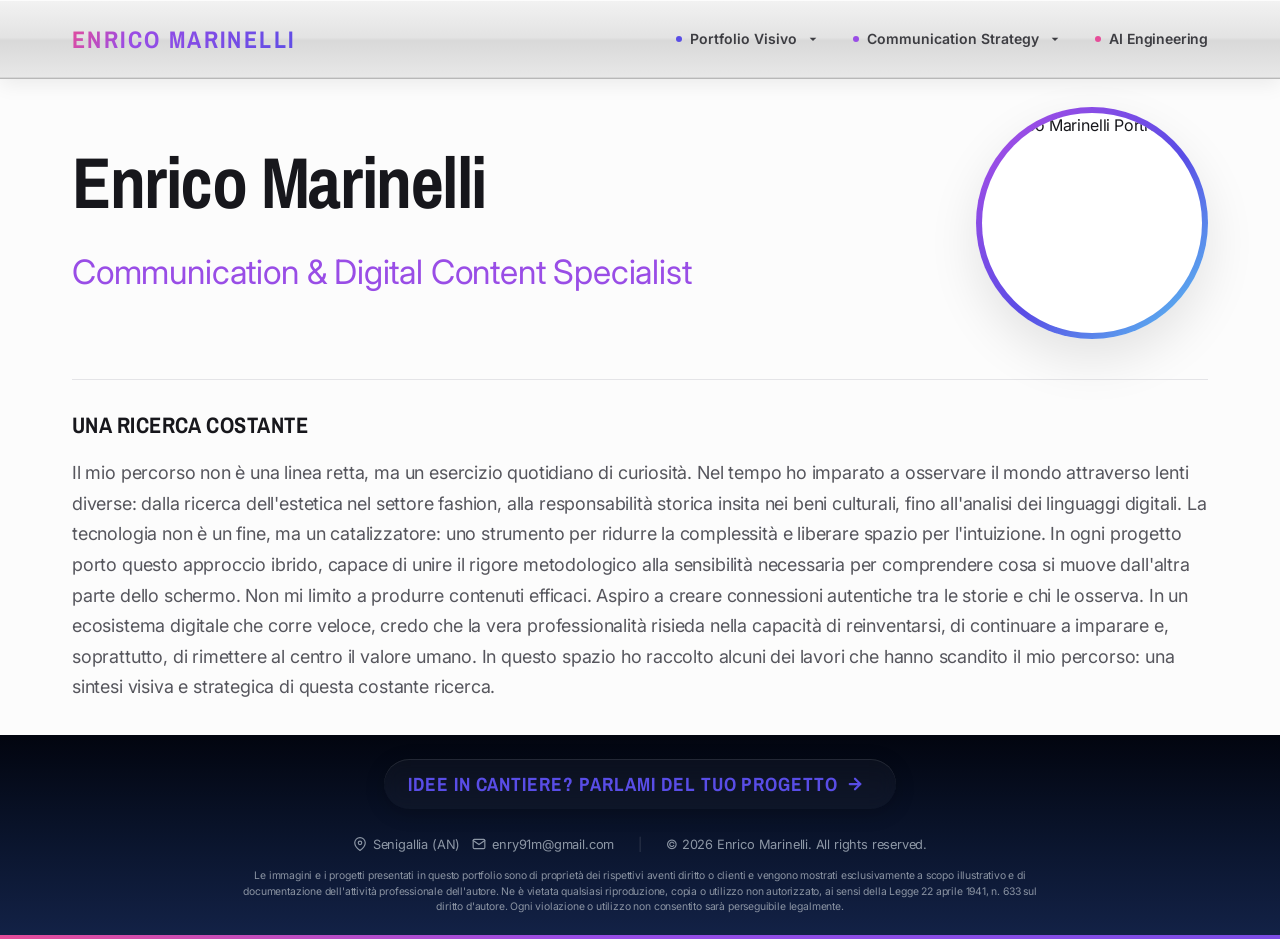
==== index.html @ 932f82d8 "Update index.html" ====
<!DOCTYPE html>
<html lang="it" class="scroll-smooth">
<head>
    <meta charset="UTF-8">
    <meta name="viewport" content="width=device-width, initial-scale=1.0">
    <title>Enrico Marinelli | Communication & Digital Content Specialist</title>
    <meta name="description" content="Portfolio professionale di Enrico Marinelli. Esperto in produzione visiva d'autore, ricerca digitale, etnografia e sistemi intelligenti AI.">
    
    <!-- Open Graph for SEO -->
    <meta property="og:title" content="Enrico Marinelli | Communication & Digital Content Specialist">
    <meta property="og:description" content="Produzione visiva, ricerca strategica e integrazione di sistemi intelligenti.">
    <meta property="og:type" content="website">
    <meta property="og:image" content="assets/avatar.png">

    <!-- Google Fonts -->
    <link rel="preconnect" href="https://fonts.googleapis.com">
    <link rel="preconnect" href="https://fonts.gstatic.com" crossorigin>
    <link href="https://fonts.googleapis.com/css2?family=Archivo+Narrow:ital,wght@0,400..700;1,400..700&family=Inter:wght@300;400;500;600;700&display=swap" rel="stylesheet">
    
    <!-- Custom Style -->
    <link rel="stylesheet" href="css/style.css">
</head>
<body class="bg-theme text-theme min-h-screen flex flex-col antialiased">

    <!-- HEADER / NAVIGATION -->
    <header class="header-glass sticky-nav">
        <div class="header-container">
            <a href="#home" onclick="navigateTo('home')" class="logo font-narrow" id="nav-logo">
                ENRICO MARINELLI
            </a>

            
            <nav class="nav-links" id="main-nav">
                <!-- Dropdown 1: Portfolio Visivo -->
                <div class="nav-item-dropdown">
                    <button class="dropdown-trigger flex-center" aria-haspopup="true">
                        <span class="dot bg-indigo"></span>
                        Portfolio Visivo
                        <svg class="chevron" viewBox="0 0 24 24" width="16" height="16"><path d="M7 10l5 5 5-5H7z" fill="currentColor"/></svg>
                    </button>
                    <div class="dropdown-menu">
                        <a href="#ecommerce" onclick="navigateTo('ecommerce')" class="dropdown-link" id="link-ecommerce">E-commerce</a>
                        <a href="#cultural-heritage" onclick="navigateTo('cultural-heritage')" class="dropdown-link" id="link-cultural-heritage">Cultural Heritage</a>
                        <a href="#social-carousel" onclick="navigateTo('social-carousel')" class="dropdown-link" id="link-social-carousel">Social Carousel</a>
                    </div>
                </div>

                <!-- Dropdown 2: Communication Strategy -->
                <div class="nav-item-dropdown">
                    <button class="dropdown-trigger flex-center" aria-haspopup="true">
                        <span class="dot bg-purple"></span>
                        Communication Strategy
                        <svg class="chevron" viewBox="0 0 24 24" width="16" height="16"><path d="M7 10l5 5 5-5H7z" fill="currentColor"/></svg>
                    </button>
                    <div class="dropdown-menu">
                        <span class="dropdown-header">Research</span>
                        <a href="#brainrot" onclick="navigateTo('brainrot')" class="dropdown-link" id="link-brainrot">Etnografia Digitale: #Italianbrainrot</a>
                        <a href="#yuka" onclick="navigateTo('yuka')" class="dropdown-link" id="link-yuka">Mercato Digitale: Yuka</a>
                        <span class="dropdown-header">Communication Strategy</span>
                        <a href="#dorica" onclick="navigateTo('dorica')" class="dropdown-link" id="link-dorica">Dorica Port Services</a>
                    </div>
                </div>

                <!-- Direct Link: AI Engineering -->
                <a href="#ai-engineering" onclick="navigateTo('ai-engineering')" class="dropdown-trigger flex-center" id="link-ai-engineering" style="text-decoration: none; gap: 0.5rem;">
                    <span class="dot bg-pink"></span>
                    AI Engineering
                </a>


            </nav>
        </div>
    </header>

    <!-- MAIN CONTENT -->
    <main class="flex-grow">
        
        <!-- SECTION: HOME -->
        <section id="page-home" class="page-section active">
            <div class="hero-container">
                <div class="hero-brand">
                    <h1 class="font-narrow hero-title">Enrico Marinelli</h1>
                    <p class="hero-subtitle-gradient">
                        Communication & Digital Content Specialist
                    </p>
                </div>
                <div class="hero-avatar-wrapper">
                    <div class="avatar-gradient-ring">
                        <img src="assets/avatar_stool.png" alt="Enrico Marinelli Portrait" class="avatar-img">
                    </div>
                </div>
            </div>

            <div class="hero-bio-section">
                <div class="hero-description text-muted">
                    <h2 class="hero-section-subtitle">una ricerca costante</h2>
                    <p>Il mio percorso non è una linea retta, ma un esercizio quotidiano di curiosità. Nel tempo ho imparato a osservare il mondo attraverso lenti diverse: dalla ricerca dell'estetica nel settore fashion, alla responsabilità storica insita nei beni culturali, fino all'analisi dei linguaggi digitali. La tecnologia non è un fine, ma un catalizzatore: uno strumento per ridurre la complessità e liberare spazio per l'intuizione. In ogni progetto porto questo approccio ibrido, capace di unire il rigore metodologico alla sensibilità necessaria per comprendere cosa si muove dall'altra parte dello schermo. Non mi limito a produrre contenuti efficaci. Aspiro a creare connessioni autentiche tra le storie e chi le osserva. In un ecosistema digitale che corre veloce, credo che la vera professionalità risieda nella capacità di reinventarsi, di continuare a imparare e, soprattutto, di rimettere al centro il valore umano. In questo spazio ho raccolto alcuni dei lavori che hanno scandito il mio percorso: una sintesi visiva e strategica di questa costante ricerca.</p>
                </div>
            </div>
        </section>

        <!-- SECTION: E-COMMERCE -->
        <section id="page-ecommerce" class="page-section hidden">
            <div class="section-header">
                <span class="badge bg-indigo-light text-indigo">Portfolio Visivo</span>
                <h2 class="font-narrow page-title">E-commerce</h2>
            </div>
            
            <div class="section-body-text">
                <p>Dietro a un'immagine capace di costruire la percezione di un prodotto c'è molto più di un semplice scatto: ogni intervento sullo shooting e sul fotoritocco è pensato per eliminare ciò che distrae e valorizzare ciò che comunica qualità e desiderabilità. In questa sezione, i confronti tra "prima" e "dopo" mostrano il percorso che trasforma uno scatto grezzo in un'immagine pronta per la pubblicazione, evidenziando come luce, composizione e post-produzione creino uno strumento capace di influenzare la scelta.</p>
            </div>

            <div class="flipbook-container">
                <iframe src="https://heyzine.com/flip-book/da3ac138cb.html" class="flipbook-iframe" allowfullscreen></iframe>
            </div>
        </section>

        <!-- SECTION: CULTURAL HERITAGE -->
        <section id="page-cultural-heritage" class="page-section hidden">
            <div class="section-header">
                <span class="badge bg-indigo-light text-indigo">Portfolio Visivo</span>
                <h2 class="font-narrow page-title">Cultural Heritage</h2>
            </div>

            <div class="section-body-text">
                <p>Documentare e digitalizzare un'opera significa raccontarne la storia e renderla accessibile senza comprometterne l'autenticità. La fotografia per il restauro e la digitalizzazione conservativa accompagnano ogni fase dell'intervento e della tutela: dalla catalogazione e rilievo delle superfici, alla riproduzione fedele di documenti, opere e materiali d'archivio. Attraverso un'acquisizione rigorosa, il controllo cromatico e la post-produzione conservativa, l'immagine diventa uno strumento di comunicazione tecnica e scientifica che amplia le possibilità di ricerca, conservazione e valorizzazione del patrimonio culturale.</p>
            </div>

            <div class="flipbook-container">
                <iframe src="https://heyzine.com/flip-book/543db2d2f3.html" class="flipbook-iframe" allowfullscreen></iframe>
            </div>
        </section>

        <!-- SECTION: RICERCA VISIVA -->
        <!-- SECTION: SOCIAL CAROUSEL -->
        <section id="page-social-carousel" class="page-section hidden">
            <div class="section-header">
                <span class="badge bg-indigo-light text-indigo">Portfolio Visivo</span>
                <h2 class="font-narrow page-title">Social Carousel</h2>
            </div>

            <div class="section-body-text">
                <p>I social carousel nascono dall'incontro tra contenuto e progettazione visiva, trasformando temi complessi in percorsi di lettura chiari e immediati.</p>
                <p>Questa sezione raccoglie le grafiche realizzate per una rubrica dedicata a sostenibilità e ambiente per accompagnare articoli e contenuti di divulgazione, mostrando come design, gerarchia delle informazioni e sintesi possano lavorare insieme per rendere accessibili argomenti articolati. Ogni carosello rappresenta un esercizio di comunicazione: selezionare ciò che conta, eliminare il superfluo e guidare il lettore verso una comprensione più rapida e consapevole.</p>
            </div>

            <div class="flipbook-container">
                <iframe src="https://heyzine.com/flip-book/f32c040776.html" class="flipbook-iframe" allowfullscreen></iframe>
            </div>
        </section>

        <!-- SECTION: YUKA -->
        <section id="page-yuka" class="page-section hidden">
            <div class="section-header">
                <span class="badge bg-purple-light text-purple">Communication Strategy</span>
                <h2 class="font-narrow page-title" style="font-size: 2.6rem; line-height: 1.15; text-transform: uppercase;">
                    Strategie di Comunicazione nel Mercato Digitale<br>
                    <span style="font-size: 0.75em; font-weight: 600; opacity: 0.8; text-transform: none; display: block; margin-top: 0.5rem;">Il Caso Yuka attraverso la lente Semiotica</span>
                </h2>
                <div class="article-meta" style="margin-top: 1.5rem;">
                    <span><strong>Anno:</strong> 2024 - 2025</span>
                    <span><strong>Ambito:</strong> Mercato Digitale / UX Design / Strategie di Comunicazione</span>
                </div>
            </div>

            <div class="yuka-layout-container">
                <div class="yuka-text-col">
                    <p>Oggi Yuka è utilizzata da oltre 80 milioni di persone in tutto il mondo. Ma come può una semplice app di food ranking trasformarsi in un fenomeno globale? La risposta risiede nello spazio culturale che intercetta: una crescente domanda di consapevolezza alimentare, salute e trasparenza, radicata nel tessuto sociale contemporaneo. Questo progetto analizza Yuka a partire dal contesto culturale in cui si è inserita, fino ad arrivare alle scelte progettuali della sua interfaccia.</p>
                    <p>Attraverso l’analisi dell’esperienza utente e l’evoluzione delle sensibilità collettive verso il cibo e il benessere, lo studio evidenzia come ogni scelta di design contribuisca a generare fiducia, semplicità e immediatezza. Il successo di un prodotto digitale si rivela così strettamente legato alla sua capacità di decodificare e interpretare profondi bisogni culturali. La ricerca si è mossa lungo un approccio socio-culturale guidato da una lente semiotica, che ha permesso di sviscerare in profondità i meccanismi comunicativi e i codici visivi alla base dell'applicazione, integrando interviste qualitative in profondità ed osservazioni sul campo durante la spesa reale.</p>
                    
                    <div class="yuka-btn-wrapper">
                        <a href="assets/yuka_ricerca.pdf" target="_blank" rel="noopener noreferrer" class="btn-secondary" style="display: inline-flex; align-items: center; gap: 0.5rem; text-decoration: none; padding: 0.75rem 1.5rem; font-size: 0.9rem; border-radius: 8px;">
                            <svg viewBox="0 0 24 24" width="16" height="16" fill="none" stroke="currentColor" stroke-width="2.5" stroke-linecap="round" stroke-linejoin="round" style="color: var(--purple);"><path d="M21 15v4a2 2 0 0 1-2 2H5a2 2 0 0 1-2-2v-4"></path><polyline points="7 10 12 15 17 10"></polyline><line x1="12" y1="15" x2="12" y2="3"></line></svg>
                            <span>Leggi la ricerca completa (PDF)</span>
                        </a>
                    </div>
                </div>

                <div class="yuka-visual-col">
                    <div class="showcase-image-container">
                        <img src="assets/case_yuka.jpg" alt="Yuka: La Semiotica della Salute in un Click" class="lightbox-trigger" loading="lazy" style="width: 100%; height: auto; display: block; transition: var(--transition-smooth);">
                        <div class="zoom-hint">Clicca per ingrandire</div>
                    </div>
                </div>
            </div>
        </section>

        <!-- SECTION: BRAINROT -->
        <section id="page-brainrot" class="page-section hidden">
            <div class="section-header">
                <span class="badge bg-purple-light text-purple">Communication Strategy</span>
                <h2 class="font-narrow page-title">Il Fenomeno TikTok #Italianbrainrot</h2>
                <div class="article-meta" style="margin-top: 1.5rem;">
                    <span><strong>Anno:</strong> 2025 - 2026</span>
                    <span><strong>Ambito:</strong> Media Studies / Digital Community Culture</span>
                </div>
            </div>

            <div class="section-body-text" style="margin-bottom: 2rem;">
                <p>I fenomeni virali raccontano molto più delle piattaforme su cui nascono. #Italianbrainrot è uno di questi casi. Questo fenomeno a un primo sguardo appare come una sterile sequenza di contenuti generati dall'intelligenza artificiale, spesso imperfetti, privi di logica coerente e accompagnati da un linguaggio memetico: un insieme di riferimenti, battute e codici condivisi che acquistano significato solo all'interno della community che li produce.</p>
                <p>Eppure, proprio questo linguaggio apparentemente incomprensibile è riuscito a conquistare milioni di utenti, dando vita a un ecosistema che ha superato lo stesso TikTok, piattaforma sulla quale è nato e si è diffuso. Nel giro di pochi mesi il fenomeno si è trasformato in un mercato fisico e digitale fatto di merchandising, carte collezionabili, videogiochi, remix musicali e nuove opportunità commerciali.</p>
                <p>Per comprendere questo fenomeno ho condotto una ricerca netnografica non partecipata di natura qualitativa e una network analysis, basate su un campionamento distribuito temporalmente a partire dall'esordio su TikTok fino a gennaio 2025, con l'obiettivo di comprendere come si è evoluto il fenomeno nel tempo, quale sentiment ha generato nella community e quali dinamiche di appartenenza emergono dall'analisi degli hashtag. La ricerca evidenzia come dietro un'apparente assenza di senso si nascondano codici culturali condivisi, processi identitari e dinamiche di mercato capaci di trasformare un semplice trend in un fenomeno sociale.</p>
            </div>

            <!-- INFOGRAPHIC CONTAINER -->
            <div class="brainrot-visual-container" style="margin-top: 1rem; margin-bottom: 2.5rem;">
                <div class="showcase-image-container">
                    <img src="assets/case_brainrot.jpg" alt="#ItalianBrainrot: Viaggio nel Caos Generazionale di TikTok" class="lightbox-trigger" loading="lazy" style="width: 100%; height: auto; display: block; transition: var(--transition-smooth);">
                    <div class="zoom-hint">Clicca per ingrandire</div>
                </div>
            </div>

            <div class="brainrot-btn-wrapper" style="text-align: center; margin-top: 1rem;">
                <a href="assets/Italian_Brainrot.pdf" target="_blank" rel="noopener noreferrer" class="btn-secondary" style="display: inline-flex; align-items: center; gap: 0.5rem; text-decoration: none; padding: 0.75rem 1.5rem; font-size: 0.9rem; border-radius: 8px;">
                    <svg viewBox="0 0 24 24" width="16" height="16" fill="none" stroke="currentColor" stroke-width="2.5" stroke-linecap="round" stroke-linejoin="round" style="color: var(--purple);"><path d="M21 15v4a2 2 0 0 1-2 2H5a2 2 0 0 1-2-2v-4"></path><polyline points="7 10 12 15 17 10"></polyline><line x1="12" y1="15" x2="12" y2="3"></line></svg>
                    <span>Leggi la ricerca completa (PDF)</span>
                </a>
            </div>
        </section>

        <!-- SECTION: DORICA -->
        <section id="page-dorica" class="page-section hidden">
            <div class="section-header">
                <span class="badge bg-purple-light text-purple">Communication Strategy</span>
                <h2 class="font-narrow page-title" style="font-size: 2.6rem; line-height: 1.15; text-transform: uppercase;">
                    Communication Strategy<br>
                    <span style="font-size: 0.75em; font-weight: 600; opacity: 0.8; text-transform: none; display: block; margin-top: 0.5rem;">Dorica Port Services</span>
                </h2>
                <div class="article-meta" style="margin-top: 1rem;">
                    <span><strong>Anno:</strong> 2026</span>
                    <span><strong>Ruolo:</strong> Communication Strategist</span>
                    <span><strong>Ambito:</strong> Media Planning / Marketing</span>
                </div>
            </div>

            <div class="section-body-text" style="margin-bottom: 2rem;">
                <p>Una strategia di comunicazione efficace nasce dall'ascolto umano per valorizzare le potenzialità di un'impresa e per far incontrare l'identità di brand con i suoi obiettivi. Questo progetto presenta il percorso strategico di branding e posizionamento sviluppato per Dorica Port Services, un'azienda che opera all'interno del porto di Ancona fornendo servizi ai passeggeri e gestendo il deposito bagagli. Ogni scelta, dalla definizione del posizionamento all'articolazione dei contenuti, è stata progettata per tradurre competenze tecniche complesse in un messaggio chiaro, coerente e riconoscibile, capace di rafforzare la fiducia e consolidare il dialogo con tutti gli stakeholder dell'ambiente portuale. In particolare, la strategia si concentra sulle potenzialità di creare collegamenti per i passeggeri in attesa con le attrazioni locali, valorizzando così i tempi di attesa e il territorio.</p>
            </div>

            <!-- INFOGRAPHIC CONTAINER -->
            <div class="dorica-visual-container" style="margin-top: 1rem; margin-bottom: 3.5rem;">
                <div class="showcase-image-container">
                    <img src="assets/Strategy - Dorica Port Service.jpg" alt="Dorica Port Services: Communication Strategy" class="lightbox-trigger" loading="lazy" style="width: 100%; height: auto; display: block; transition: var(--transition-smooth);">
                    <div class="zoom-hint">Clicca per ingrandire</div>
                </div>
            </div>

            <div class="section-body-text" style="margin-bottom: 0;">
                <h3 class="font-narrow" style="font-size: 1.4rem; text-transform: uppercase; margin-bottom: 2rem; color: var(--text-primary);">Elementi sviluppati per la strategia di comunicazione e media planning</h3>
                
                <div class="strategy-points-grid" style="margin: 0 0 2rem 0;">
                    <!-- PILLASTRO 1 -->
                    <div class="strategy-point-card">
                        <h3 class="strategy-point-title">
                            <span class="dot"></span>
                            Identità, Vision & Mission
                        </h3>
                        <p class="strategy-point-text">
                            Posizionamento valoriale e definizione della rotta strategica del brand
                        </p>
                    </div>

                    <!-- PILLASTRO 2 -->
                    <div class="strategy-point-card">
                        <h3 class="strategy-point-title">
                            <span class="dot"></span>
                            Tone of Voice & Promessa
                        </h3>
                        <p class="strategy-point-text">
                            Value Proposition distintiva e definizione del tono di voce: autorevole, accogliente e coinvolgente
                        </p>
                    </div>

                    <!-- PILLASTRO 3 -->
                    <div class="strategy-point-card">
                        <h3 class="strategy-point-title">
                            <span class="dot"></span>
                            Target & Buyer Personas
                        </h3>
                        <p class="strategy-point-text">
                            Segmentazione dettagliata del mercato, targeting e ideazione di buyer Personas
                        </p>
                    </div>

                    <!-- PILLASTRO 4 -->
                    <div class="strategy-point-card">
                        <h3 class="strategy-point-title">
                            <span class="dot"></span>
                            Touchpoint & Journey
                        </h3>
                        <p class="strategy-point-text">
                            Mappatura dei punti di contatto fisici/digitali dell'esperienza logistica dei passeggeri
                        </p>
                    </div>

                    <!-- PILLASTRO 5 -->
                    <div class="strategy-point-card">
                        <h3 class="strategy-point-title">
                            <span class="dot"></span>
                            Obiettivi SMART & Budget
                        </h3>
                        <p class="strategy-point-text">
                            Pianificazione e allocazione del budget media con KPI di monitoraggio da raggiungere
                        </p>
                    </div>

                    <!-- PILLASTRO 6 -->
                    <div class="strategy-point-card">
                        <h3 class="strategy-point-title">
                            <span class="dot"></span>
                            Valorizzazione Territoriale
                        </h3>
                        <p class="strategy-point-text">
                            Valorizzazione del legame con lo scalo portuale e l'indotto locale come valore aggiunto
                        </p>
                    </div>
                </div>
            </div>
        </section>

        <!-- SECTION: AI ENGINEERING -->
        <section id="page-ai-engineering" class="page-section hidden">
            <div class="section-header">
                <span class="badge bg-pink-light text-pink">AI Engineering</span>
                <h2 class="font-narrow page-title">AI Engineering</h2>
            </div>

            <div class="section-body-text">
                <p>La diffusione delle nuove tecnologie AI coinvolge ormai ogni ambito di applicazione. Ho quindi integrato le mie competenze in questo settore ideando una struttura ecosistemica, che ho successivamente sviluppato e testato con successo. Il sistema assiste l'operatore nella creazione e nello sviluppo dei contenuti, fino alla loro pubblicazione. Il nome con cui ho battezzato questo ecosistema agentico AI è <strong>Moodboard Photo Flow AI</strong>. Di seguito è possibile esplorare la sua struttura nel dettaglio e visualizzare i prodotti di un test.</p>
            </div>

            <!-- THE 4 AGENTS TIMELINE -->
            <div class="agent-timeline">
                <!-- AGENTE 1 -->
                <div class="agent-card">
                    <div class="agent-header">
                        <div class="agent-number">1</div>
                        <h3 class="agent-title">Agente 1: The Creative Account Director</h3>
                    </div>
                    <div class="agent-meta">
                        <div class="agent-meta-item"><strong>Cosa fa:</strong> Crea strategie su misura, utilizza categorie semiotiche per creare strategie di comunicazione efficaci e ben strutturate.</div>
                        <div class="agent-meta-item"><strong>Come agisce:</strong> Crea un moodboard verbale del progetto, stabilendo i colori, l'atmosfera e le linee guida estetiche del progetto. Scrive un articolo editoriale per comunicare al pubblico il progetto.</div>
                    </div>
                </div>

                <!-- FRECCIA 1 -->
                <div class="agent-arrow" aria-hidden="true">
                    <svg viewBox="0 0 24 24" width="24" height="24" fill="none" stroke="currentColor" stroke-width="3" stroke-linecap="round" stroke-linejoin="round"><line x1="12" y1="5" x2="12" y2="19"></line><polyline points="19 12 12 19 5 12"></polyline></svg>
                </div>

                <!-- AGENTE 2 -->
                <div class="agent-card">
                    <div class="agent-header">
                        <div class="agent-number">2</div>
                        <h3 class="agent-title">Agente 2: Visual Producer</h3>
                    </div>
                    <div class="agent-meta">
                        <div class="agent-meta-item"><strong>Cosa fa:</strong> Crea le immagini e le fotografie</div>
                        <div class="agent-meta-item"><strong>Come agisce:</strong> Genera gli scatti fotografici in coerenza alle linee guida fornite dall'Agente 1.</div>
                    </div>
                </div>

                <!-- FRECCIA 2 -->
                <div class="agent-arrow" aria-hidden="true">
                    <svg viewBox="0 0 24 24" width="24" height="24" fill="none" stroke="currentColor" stroke-width="3" stroke-linecap="round" stroke-linejoin="round"><line x1="12" y1="5" x2="12" y2="19"></line><polyline points="19 12 12 19 5 12"></polyline></svg>
                </div>

                <!-- AGENTE 3 -->
                <div class="agent-card">
                    <div class="agent-header">
                        <div class="agent-number">3</div>
                        <h3 class="agent-title">Agente 3: Cinematographer / Sound Designer</h3>
                    </div>
                    <div class="agent-meta">
                        <div class="agent-meta-item"><strong>Cosa fa:</strong> Crea i video e la musica di sottofondo</div>
                        <div class="agent-meta-item"><strong>Come agisce:</strong> Trasforma le foto statiche in brevi video animati e vi aggiunge una colonna sonora a tempo con le immagini.</div>
                    </div>
                </div>

                <!-- FRECCIA 3 -->
                <div class="agent-arrow" aria-hidden="true">
                    <svg viewBox="0 0 24 24" width="24" height="24" fill="none" stroke="currentColor" stroke-width="3" stroke-linecap="round" stroke-linejoin="round"><line x1="12" y1="5" x2="12" y2="19"></line><polyline points="19 12 12 19 5 12"></polyline></svg>
                </div>

                <!-- AGENTE 4 -->
                <div class="agent-card">
                    <div class="agent-header">
                        <div class="agent-number">4</div>
                        <h3 class="agent-title">Agente 4: The Web Architect</h3>
                    </div>
                    <div class="agent-meta">
                        <div class="agent-meta-item"><strong>Cosa fa:</strong> Pubblica i contenuti generati in modo coerente alle linee guida del progetto.</div>
                        <div class="agent-meta-item"><strong>Come agisce:</strong> Raccoglie l'articolo editoriale, le immagini, i contenuti audiovisivi e li sfrutta a pieno per una pubblicazione web interattiva pronta all'uso.</div>
                    </div>
                </div>
            </div>

            <!-- INTERACTIVE DEMO (LANDING PAGE GEMINI) -->
            <div class="section-body-text" style="margin-top: 3.5rem;">
                <h3 class="font-narrow" style="font-size: 1.5rem; text-transform: uppercase; color: var(--text-primary);">Un Esempio Pratico: Zèfiro</h3>
                <p>Di seguito è possibile esplorare l'output finale di un flusso, sotto forma di pubblicazione di una pagina web che raccoglie tutti i contenuti precedentemente creati.</p>
                <p>L'oggetto di questo progetto, per il brand Armonie Eteree, è stato il lancio del nuovo profumo Zèfiro, ispirato allo scenario mediterraneo.</p>
            </div>

            <div class="flipbook-container" style="margin-top: 2rem;">
                <div class="flipbook-header">
                    <a href="assets/ai-innovation/landig page GEMINI.html" target="_blank" rel="noopener noreferrer" class="btn-iframe-open">
                        <svg viewBox="0 0 24 24" width="14" height="14" fill="none" stroke="currentColor" stroke-width="2.5" stroke-linecap="round" stroke-linejoin="round"><path d="M18 13v6a2 2 0 0 1-2 2H5a2 2 0 0 1-2-2V8a2 2 0 0 1 2-2h6"></path><polyline points="15 3 21 3 21 9"></polyline><line x1="10" y1="14" x2="21" y2="3"></line></svg>
                        <span>Apri in un'altra scheda</span>
                    </a>
                </div>
                <iframe src="assets/ai-innovation/landig page GEMINI.html" class="flipbook-iframe" allowfullscreen></iframe>
            </div>
        </section>

        <!-- SECTION: CONTATTI -->
        <section id="page-contatti" class="page-section hidden">
            <div class="section-header text-center-mobile">
                <span class="badge bg-indigo-light text-indigo">Idee in cantiere?</span>
                <h2 class="font-narrow page-title">Parlami del tuo progetto</h2>
                <p class="section-lead text-muted">Hai un progetto da sviluppare in collaborazione o vuoi richiedere una consulenza? Inviami un messaggio.</p>
            </div>

            <div class="contact-container">
                <div class="contact-form-wrapper">
                    <form id="contact-form" class="contact-form" action="https://formsubmit.co/enry91m@gmail.com" method="POST">
                        <!-- FormSubmit settings -->
                        <input type="hidden" name="_next" id="form-next" value="">
                        <input type="hidden" name="_autoresponse" value="Grazie per avermi contattato! Ti confermo di aver ricevuto correttamente il tuo messaggio. Ti risponderò al più presto. Di seguito trovi una copia del messaggio inviato:">
                        <div class="form-group">
                            <label for="form-name">Nome</label>
                            <input type="text" id="form-name" name="name" required placeholder="Il tuo nome">
                        </div>
                        <div class="form-group">
                            <label for="form-email">Email</label>
                            <input type="email" id="form-email" name="email" required placeholder="nome@esempio.com">
                        </div>
                        <div class="form-group">
                            <label for="form-subject">Oggetto</label>
                            <input type="text" id="form-subject" name="_subject" required placeholder="Come posso aiutarti?">
                        </div>
                        <div class="form-group">
                            <label for="form-message">Messaggio</label>
                            <textarea id="form-message" name="message" rows="5" required placeholder="Descrivi brevemente il tuo progetto o richiesta..."></textarea>
                        </div>
                        <button type="submit" class="btn-submit" id="btn-submit-form">
                            <span>Invia Messaggio</span>
                            <svg class="spinner hidden" id="form-spinner" viewBox="0 0 24 24" width="18" height="18"><circle cx="12" cy="12" r="10" fill="none" stroke="currentColor" stroke-width="3" stroke-dasharray="32"/></svg>
                        </button>
                        <div id="form-status" class="form-status hidden"></div>
                    </form>
                </div>
            </div>
        </section>

    </main>

    <!-- LIGHTBOX MODAL FOR IMAGES -->
    <div id="lightbox-modal" class="lightbox-modal hidden" aria-hidden="true" role="dialog">
        <button class="lightbox-close" id="lightbox-close-btn" aria-label="Chiudi ingrandimento">&times;</button>
        <img class="lightbox-content" id="lightbox-img" alt="Zoom immagine portfolio">
        <div id="lightbox-caption" class="lightbox-caption"></div>
    </div>

    <!-- FOOTER -->
    <footer class="footer">
        <!-- Dark band at the top of the footer for CTA -->
        <div class="footer-top-band" id="footer-cta">
            <a href="#contatti" onclick="navigateTo('contatti')" class="nav-link-btn footer-btn" id="link-parliamo-footer">
                <span class="footer-btn-text">Idee in cantiere? Parlami del tuo progetto</span>
                <span class="cta-arrows">
                    <svg class="cta-arrow arrow-1" viewBox="0 0 24 24" width="18" height="18"><line x1="5" y1="12" x2="19" y2="12"></line><polyline points="12 5 19 12 12 19"></polyline></svg>
                    <svg class="cta-arrow arrow-2" viewBox="0 0 24 24" width="18" height="18"><line x1="5" y1="12" x2="19" y2="12"></line><polyline points="12 5 19 12 12 19"></polyline></svg>
                    <svg class="cta-arrow arrow-3" viewBox="0 0 24 24" width="18" height="18"><line x1="5" y1="12" x2="19" y2="12"></line><polyline points="12 5 19 12 12 19"></polyline></svg>
                </span>
            </a>
        </div>
        
        <div class="footer-container">
            <div class="footer-details">
                <p class="footer-info text-muted">
                    <span class="footer-location-wrapper">
                        <svg class="footer-location-icon" viewBox="0 0 24 24" width="16" height="16"><path d="M21 10c0 7-9 13-9 13s-9-6-9-13a9 9 0 0 1 18 0z"></path><circle cx="12" cy="10" r="3"></circle></svg>
                        <span>Senigallia (AN)</span>
                    </span>
                    <span class="footer-email-wrapper">
                        <svg class="footer-email-icon" viewBox="0 0 24 24" width="16" height="16"><path d="M4 4h16c1.1 0 2 .9 2 2v12c0 1.1-.9 2-2 2H4c-1.1 0-2-.9-2-2V6c0-1.1.9-2 2-2z"></path><polyline points="22,6 12,13 2,6"></polyline></svg>
                        <a href="mailto:enry91m@gmail.com">enry91m@gmail.com</a>
                    </span>
                    <span class="footer-copyright-spacer">|</span>
                    <span class="footer-copy">&copy; 2026 Enrico Marinelli. All rights reserved.</span>
                </p>
                <p class="footer-disclaimer text-muted">
                    Le immagini e i progetti presentati in questo portfolio sono di proprietà dei rispettivi aventi diritto o clienti e vengono mostrati esclusivamente a scopo illustrativo e di documentazione dell'attività professionale dell'autore. Ne è vietata qualsiasi riproduzione, copia o utilizzo non autorizzato, ai sensi della Legge 22 aprile 1941, n. 633 sul diritto d'autore. Ogni violazione o utilizzo non consentito sarà perseguibile legalmente.
                </p>
            </div>
        </div>
        
        <!-- Constantly moving colored gradient line moved to the very bottom -->
        <div class="moving-gradient-line"></div>
    </footer>

    <!-- App Scripts -->
    <script src="js/app.js"></script>
</body>
</html>
---- css/style.css ----
/* DESIGN SYSTEM & VARIABLES */
:root {
    /* Color Palette */
    --bg-primary: hsl(0, 0%, 99%);
    --bg-secondary: hsl(240, 10%, 97%);
    --text-primary: hsl(240, 10%, 10%);
    --text-secondary: hsl(240, 4%, 35%);
    --text-muted: hsl(240, 4%, 50%);
    --border-color: hsl(240, 6%, 90%);
    
    /* Accents */
    --indigo: hsl(245, 75%, 60%);
    --indigo-light: hsl(245, 100%, 96%);
    --purple: hsl(270, 75%, 60%);
    --purple-light: hsl(270, 100%, 96%);
    --pink: hsl(330, 75%, 60%);
    --pink-light: hsl(330, 100%, 96%);
    --sky-blue: hsl(195, 85%, 65%);
    
    --zinc-dark: hsl(240, 10%, 8%);
    --zinc-light: hsl(240, 5%, 96%);
    
    /* Fonts */
    --font-narrow: 'Archivo Narrow', sans-serif;
    --font-body: 'Inter', sans-serif;
    
    /* Shadows */
    --shadow-sm: 0 2px 8px rgba(0, 0, 0, 0.04);
    --shadow-md: 0 10px 30px rgba(0, 0, 0, 0.06);
    --shadow-lg: 0 20px 50px rgba(0, 0, 0, 0.1);
    
    /* Transitions */
    --transition-smooth: all 0.4s cubic-bezier(0.25, 1, 0.5, 1);
    --transition-fast: all 0.2s ease-out;
}

/* RESET */
*, *::before, *::after {
    box-sizing: border-box;
    margin: 0;
    padding: 0;
}

html {
    scroll-behavior: smooth;
    font-size: 16px;
}

body {
    font-family: var(--font-body);
    background-color: var(--bg-primary);
    color: var(--text-primary);
    line-height: 1.6;
    letter-spacing: -0.011em;
    min-height: 100vh;
    display: flex;
    flex-direction: column;
    -webkit-font-smoothing: antialiased;
    -moz-osx-font-smoothing: grayscale;
}

main {
    flex-grow: 1;
}

img {
    max-width: 100%;
    height: auto;
    display: block;
}

a {
    color: inherit;
    text-decoration: none;
}

button {
    background: none;
    border: none;
    font: inherit;
    cursor: pointer;
}

/* UTILITIES */
.font-narrow {
    font-family: var(--font-narrow);
    font-weight: 800;
}

.flex-center {
    display: flex;
    align-items: center;
    gap: 8px;
}

.hidden {
    display: none !important;
}

.text-muted {
    color: var(--text-secondary);
}

.badge {
    display: inline-flex;
    align-items: center;
    padding: 4px 12px;
    border-radius: 100px;
    font-size: 0.75rem;
    font-weight: 600;
    text-transform: uppercase;
    letter-spacing: 0.05em;
    margin-bottom: 1rem;
}

.bg-indigo-light { background-color: var(--indigo-light); }
.text-indigo { color: var(--indigo); }
.bg-indigo { background-color: var(--indigo); }

.bg-purple-light { background-color: var(--purple-light); }
.text-purple { color: var(--purple); }
.bg-purple { background-color: var(--purple); }

.bg-pink-light { background-color: var(--pink-light); }
.text-pink { color: var(--pink); }
.bg-pink { background-color: var(--pink); }

.bg-zinc-dark { background-color: var(--zinc-dark); }
.bg-zinc-light { background-color: var(--zinc-light); }

.dot {
    width: 6px;
    height: 6px;
    border-radius: 50%;
}

/* HEADER / STICKY NAV */
.header-glass {
    position: sticky;
    top: 0;
    z-index: 100;
    background: linear-gradient(
        180deg,
        hsl(0, 0%, 95%) 0%,
        hsl(0, 0%, 89%) 48%,
        hsl(0, 0%, 85%) 52%,
        hsl(0, 0%, 91%) 100%
    );
    box-shadow: 
        inset 0 1px 0 rgba(255, 255, 255, 0.8),
        inset 0 -1px 0 rgba(0, 0, 0, 0.08),
        0 4px 20px rgba(0, 0, 0, 0.08);
    border-bottom: 1px solid hsl(0, 0%, 72%);
    transition: var(--transition-smooth);
}

.header-container {
    max-width: 1200px;
    margin: 0 auto;
    padding: 1.25rem 2rem;
    display: flex;
    align-items: center;
    justify-content: space-between;
}

.logo {
    font-size: 1.5rem;
    letter-spacing: 0.1em;
    background: linear-gradient(120deg, var(--pink) 0%, var(--purple) 15%, var(--indigo) 55%, var(--sky-blue) 85%, var(--pink) 100%);
    background-size: 200% auto;
    -webkit-background-clip: text;
    -webkit-text-fill-color: transparent;
    transition: background-position 0.6s ease;
}

.logo:hover {
    animation: logoGradientMove 2.5s linear infinite;
}

@keyframes logoGradientMove {
    0% { background-position: 0% 50%; }
    50% { background-position: 100% 50%; }
    100% { background-position: 0% 50%; }
}

.nav-links {
    display: flex;
    align-items: center;
    gap: 2rem;
}

/* DROPDOWNS */
.nav-item-dropdown {
    position: relative;
}

.dropdown-trigger {
    font-size: 0.875rem;
    font-weight: 600;
    color: hsl(240, 4%, 25%);
    padding: 0.5rem 0;
    transition: var(--transition-fast);
}

.dropdown-trigger:hover {
    color: black;
}

.nav-item-dropdown:nth-child(1):hover .dropdown-trigger,
.nav-item-dropdown:nth-child(1).open-dropdown .dropdown-trigger {
    color: var(--indigo);
}
.nav-item-dropdown:nth-child(2):hover .dropdown-trigger,
.nav-item-dropdown:nth-child(2).open-dropdown .dropdown-trigger {
    color: var(--purple);
}
.nav-item-dropdown:nth-child(3):hover .dropdown-trigger,
.nav-item-dropdown:nth-child(3).open-dropdown .dropdown-trigger {
    color: var(--pink);
}
#link-ai-engineering:hover {
    color: var(--pink);
}

.nav-item-dropdown:nth-child(1) .dropdown-link:hover {
    color: var(--indigo);
    background-color: var(--indigo-light);
}
.nav-item-dropdown:nth-child(2) .dropdown-link:hover {
    color: var(--purple);
    background-color: var(--purple-light);
}
.nav-item-dropdown:nth-child(3) .dropdown-link:hover {
    color: var(--pink);
    background-color: var(--pink-light);
}

.chevron {
    transition: transform 0.2s ease;
}

.nav-item-dropdown:hover .chevron {
    transform: rotate(180deg);
}

.dropdown-menu {
    position: absolute;
    top: 100%;
    left: 0;
    background-color: var(--bg-primary);
    border: 1px solid var(--border-color);
    border-radius: 12px;
    box-shadow: var(--shadow-md);
    padding: 0.5rem;
    min-width: 240px;
    opacity: 0;
    transform: translateY(10px);
    pointer-events: none;
    transition: var(--transition-smooth);
    z-index: 101;
}

.dropdown-right {
    left: auto;
    right: 0;
}

.nav-item-dropdown:hover .dropdown-menu {
    opacity: 1;
    transform: translateY(0);
    pointer-events: auto;
}

.dropdown-link {
    display: block;
    padding: 0.75rem 1rem;
    border-radius: 8px;
    font-size: 0.875rem;
    color: var(--text-secondary);
    font-weight: 500;
    transition: var(--transition-fast);
}

.dropdown-header {
    display: block;
    font-size: 0.45rem;
    font-weight: 800;
    text-transform: uppercase;
    color: black;
    letter-spacing: 0.15em;
    padding: 0.75rem 1rem 0.25rem 1rem;
    pointer-events: none;
}

.dropdown-link:hover {
    background-color: var(--bg-secondary);
    color: var(--text-primary);
}

.nav-link-btn {
    font-size: 0.875rem;
    font-weight: 600;
    background-color: var(--zinc-dark);
    color: white;
    padding: 0.5rem 1.25rem;
    border-radius: 100px;
    transition: var(--transition-smooth);
}

.nav-link-btn:hover {
    background-color: var(--indigo);
    box-shadow: 0 4px 12px rgba(79, 70, 229, 0.3);
}

/* MOBILE TOGGLE */
.mobile-menu-toggle {
    display: none;
    flex-direction: column;
    gap: 6px;
    width: 24px;
    height: 24px;
    justify-content: center;
}

.mobile-menu-toggle .bar {
    width: 100%;
    height: 2px;
    background-color: var(--text-primary);
    border-radius: 2px;
    transition: var(--transition-fast);
}

/* SECTIONS ANIMATION */
.page-section {
    max-width: 1200px;
    margin: 0 auto;
    padding: 5rem 2rem;
    animation: fadeInSlideUp 0.6s cubic-bezier(0.16, 1, 0.3, 1) forwards;
}

@keyframes fadeInSlideUp {
    from {
        opacity: 0;
        transform: translateY(20px);
    }
    to {
        opacity: 1;
        transform: translateY(0);
    }
}

/* SECTION HEADER */
.section-header {
    max-width: 800px;
    margin-bottom: 4rem;
}

.page-title {
    font-size: 3.5rem;
    line-height: 1.1;
    color: var(--text-primary);
    margin-bottom: 1rem;
}

.section-lead {
    font-size: 1.25rem;
    font-weight: 400;
}

#page-home {
    padding-top: 1.5rem !important;
    padding-bottom: 2rem !important;
}

.hero-container {
    display: grid;
    grid-template-columns: 1fr auto;
    gap: 2.5rem;
    align-items: center;
    padding: 0.25rem 0;
}

.hero-brand {
    display: flex;
    flex-direction: column;
    justify-content: center;
    gap: 1.75rem;
}

.hero-title {
    font-size: 4.5rem;
    line-height: 0.95;
    letter-spacing: -0.02em;
    color: var(--text-primary);
    margin: 0;
}

.hero-subtitle-gradient {
    font-size: 2.1rem;
    font-weight: 400;
    color: var(--purple);
    margin: 0;
}

.hero-bio-section {
    margin-top: 2.25rem;
    border-top: 1px solid var(--border-color);
    padding-top: 1.75rem;
}

.hero-description {
    font-size: 1.125rem;
    max-width: 100%;
}

.hero-description .hero-section-subtitle {
    font-size: 1.4rem;
    color: var(--text-primary);
    margin-bottom: 0.875rem;
    font-family: var(--font-narrow);
    font-weight: 800;
    text-transform: uppercase;
    letter-spacing: 0.02em;
}

.hero-description p {
    margin-bottom: 1rem;
    line-height: 1.7;
}

.hero-description p:last-child {
    margin-bottom: 0;
}

.hero-actions {
    display: flex;
    gap: 1rem;
}

.btn-primary {
    background-color: var(--zinc-dark);
    color: white;
    padding: 1rem 2rem;
    border-radius: 12px;
    font-weight: 600;
    transition: var(--transition-smooth);
}

.btn-primary:hover {
    background-color: var(--indigo);
    box-shadow: 0 10px 25px rgba(79, 70, 229, 0.25);
    transform: translateY(-2px);
}

.btn-secondary {
    border: 1px solid var(--border-color);
    background-color: transparent;
    color: var(--text-primary);
    padding: 1rem 2rem;
    border-radius: 12px;
    font-weight: 600;
    transition: var(--transition-smooth);
}

.btn-secondary:hover {
    background-color: var(--bg-secondary);
    border-color: var(--text-primary);
    transform: translateY(-2px);
}

.hero-avatar-wrapper {
    display: flex;
    justify-content: center;
}

.avatar-gradient-ring {
    position: relative;
    padding: 6px;
    border-radius: 50%;
    background: linear-gradient(135deg, var(--pink) 0%, var(--purple) 15%, var(--indigo) 55%, var(--sky-blue) 100%);
    box-shadow: var(--shadow-lg);
    animation: ringGlow 6s ease-in-out infinite alternate;
}

@keyframes ringGlow {
    0% { transform: scale(1); filter: drop-shadow(0 0 6px rgba(79, 70, 229, 0.25)); }
    100% { transform: scale(1.02); filter: drop-shadow(0 0 15px rgba(79, 70, 229, 0.5)); }
}

.avatar-img {
    width: 220px;
    height: 220px;
    object-fit: cover;
    border-radius: 50%;
    background-color: white;
}

/* HOME DISCIPLINES GRID */
.disciplines-section {
    margin-top: 6rem;
    border-top: 1px solid var(--border-color);
    padding-top: 4rem;
}

.section-title {
    font-size: 2.25rem;
    margin-bottom: 2.5rem;
}

.disciplines-grid {
    display: grid;
    grid-template-columns: repeat(3, 1fr);
    gap: 2rem;
}

.discipline-card {
    background-color: var(--bg-primary);
    border: 1px solid var(--border-color);
    border-radius: 16px;
    padding: 2.5rem;
    cursor: pointer;
    transition: var(--transition-smooth);
    display: flex;
    flex-direction: column;
    justify-content: space-between;
    min-height: 340px;
}

.discipline-card:hover {
    transform: translateY(-8px);
    box-shadow: var(--shadow-md);
}

.border-indigo-hover:hover { border-color: var(--indigo); }
.border-purple-hover:hover { border-color: var(--purple); }
.border-pink-hover:hover { border-color: var(--pink); }

.discipline-badge {
    align-self: flex-start;
    padding: 4px 12px;
    border-radius: 100px;
    font-size: 0.75rem;
    font-weight: 700;
    margin-bottom: 1.5rem;
}

.discipline-title {
    font-size: 1.5rem;
    line-height: 1.2;
    margin-bottom: 1rem;
}

.discipline-text {
    font-size: 0.95rem;
    color: var(--text-secondary);
    margin-bottom: 2rem;
    flex-grow: 1;
}

.discipline-more-btn {
    font-size: 0.875rem;
    font-weight: 600;
    transition: var(--transition-fast);
}

.discipline-card:hover .discipline-more-btn {
    transform: translateX(5px);
}

/* PORTFOLIO SHOWCASE */
.portfolio-showcase {
    background-color: var(--bg-secondary);
    border-radius: 24px;
    padding: 4rem;
    margin-top: 2rem;
}

.showcase-content {
    display: grid;
    grid-template-columns: 1fr 1fr;
    gap: 4rem;
    align-items: center;
}

.showcase-content.reverse {
    direction: rtl;
}

.showcase-content.reverse .showcase-text {
    direction: ltr;
}

.showcase-text h3 {
    font-size: 2rem;
    margin-bottom: 1.5rem;
    font-family: var(--font-narrow);
    font-weight: 800;
}

.showcase-text p {
    color: var(--text-secondary);
    font-size: 1.05rem;
    margin-bottom: 2rem;
}

.meta-list {
    list-style: none;
    border-top: 1px solid var(--border-color);
    padding-top: 1.5rem;
}

.meta-list li {
    margin-bottom: 0.75rem;
    font-size: 0.9rem;
    color: var(--text-secondary);
}

.meta-list li strong {
    color: var(--text-primary);
    width: 120px;
    display: inline-block;
}

.showcase-image-container {
    position: relative;
    border-radius: 16px;
    overflow: hidden;
    box-shadow: var(--shadow-md);
    cursor: zoom-in;
}

.showcase-img {
    width: 100%;
    height: 420px;
    object-fit: cover;
    transition: var(--transition-smooth);
}

.showcase-image-container:hover .showcase-img {
    transform: scale(1.03);
}

.zoom-hint {
    position: absolute;
    bottom: 1rem;
    right: 1rem;
    background-color: rgba(0, 0, 0, 0.7);
    color: white;
    padding: 6px 12px;
    border-radius: 100px;
    font-size: 0.75rem;
    font-weight: 600;
    opacity: 0;
    transition: var(--transition-fast);
    pointer-events: none;
}

.showcase-image-container:hover .zoom-hint {
    opacity: 1;
}

/* AI FEATURES */
.ai-features {
    display: flex;
    flex-direction: column;
    gap: 1.5rem;
    margin-top: 2rem;
}

.ai-feature-item h4 {
    font-size: 1.25rem;
    font-weight: 800;
    margin-bottom: 0.5rem;
}

.bullet-ai {
    width: 8px;
    height: 8px;
    border-radius: 50%;
}

.ai-feature-item p {
    font-size: 0.95rem;
    padding-left: 16px;
}

/* EDITORIAL ARTICLE LAYOUT (Case Studies) */
.article-layout {
    max-width: 900px;
    margin: 0 auto;
}

.article-header {
    border-bottom: 1px solid var(--border-color);
    padding-bottom: 2rem;
    margin-bottom: 3rem;
}

.article-title {
    font-size: 3.5rem;
    line-height: 1.1;
    margin-bottom: 1rem;
}

.article-subtitle {
    font-size: 1.25rem;
    margin-bottom: 1.5rem;
}

.article-meta {
    display: flex;
    gap: 2rem;
    font-size: 0.875rem;
    color: var(--text-secondary);
}

.article-content {
    display: flex;
    flex-direction: column;
    gap: 3rem;
}

.article-main-visual {
    position: relative;
    border-radius: 20px;
    overflow: hidden;
    box-shadow: var(--shadow-md);
    cursor: zoom-in;
}

.article-hero-img {
    width: 100%;
    height: 480px;
    object-fit: cover;
    transition: var(--transition-smooth);
}

.article-main-visual:hover .article-hero-img {
    transform: scale(1.02);
}

.article-text-body {
    max-width: 760px;
    margin: 0 auto;
}

.article-text-body h3 {
    font-size: 1.75rem;
    margin: 2.5rem 0 1rem;
    font-family: var(--font-narrow);
    font-weight: 800;
}

.article-text-body p {
    font-size: 1.05rem;
    color: var(--text-secondary);
    margin-bottom: 1.5rem;
    line-height: 1.75;
}

.article-text-body blockquote {
    border-left: 4px solid var(--purple);
    padding: 0.5rem 0 0.5rem 1.5rem;
    margin: 2.5rem 0;
    font-size: 1.35rem;
    font-style: italic;
    color: var(--text-primary);
    line-height: 1.5;
}

.article-text-body ul {
    list-style: none;
    margin: 1.5rem 0 2rem;
    padding-left: 0.5rem;
}

.article-text-body li {
    position: relative;
    padding-left: 1.5rem;
    margin-bottom: 1rem;
    font-size: 1.05rem;
    color: var(--text-secondary);
}

.article-text-body li::before {
    content: "—";
    position: absolute;
    left: 0;
    color: var(--purple);
}

/* CONTACT SECTION */
.contact-container {
    display: flex;
    justify-content: center;
    background-color: var(--bg-secondary);
    border-radius: 24px;
    padding: 4rem 2rem;
}

.contact-form-wrapper {
    width: 100%;
    max-width: 600px;
    background-color: var(--bg-primary);
    border-radius: 16px;
    padding: 3rem;
    box-shadow: var(--shadow-sm);
}

.contact-form {
    display: flex;
    flex-direction: column;
    gap: 1.5rem;
}

.form-group {
    display: flex;
    flex-direction: column;
    gap: 0.5rem;
}

.form-group label {
    font-size: 0.875rem;
    font-weight: 600;
    color: var(--text-secondary);
}

.form-group input,
.form-group textarea {
    width: 100%;
    padding: 0.875rem 1rem;
    border: 1px solid var(--border-color);
    border-radius: 8px;
    font-family: var(--font-body);
    font-size: 0.95rem;
    color: var(--text-primary);
    background-color: var(--bg-primary);
    transition: var(--transition-fast);
}

.form-group input:focus,
.form-group textarea:focus {
    outline: none;
    border-color: var(--indigo);
    box-shadow: 0 0 0 3px rgba(79, 70, 229, 0.1);
}

.btn-submit {
    align-self: flex-start;
    background-color: var(--zinc-dark);
    color: white;
    padding: 1rem 2.5rem;
    border-radius: 8px;
    font-weight: 600;
    transition: var(--transition-smooth);
    display: flex;
    align-items: center;
    gap: 10px;
}

.btn-submit:hover {
    background-color: var(--indigo);
    box-shadow: 0 6px 18px rgba(79, 70, 229, 0.2);
}

.spinner {
    animation: rotate 1s linear infinite;
}

@keyframes rotate {
    100% { transform: rotate(360deg); }
}

.form-status {
    padding: 1rem;
    border-radius: 8px;
    font-size: 0.9rem;
    font-weight: 500;
}

.form-status.success {
    background-color: hsl(120, 40%, 93%);
    color: hsl(120, 60%, 25%);
    border: 1px solid hsl(120, 30%, 85%);
}

.form-status.error {
    background-color: hsl(0, 50%, 95%);
    color: hsl(0, 60%, 30%);
    border: 1px solid hsl(0, 30%, 88%);
}

.form-status a {
    color: inherit;
    text-decoration: underline;
    font-weight: 600;
}

.form-status a:hover {
    opacity: 0.8;
}

/* LIGHTBOX MODAL */
.lightbox-modal {
    position: fixed;
    z-index: 1000;
    left: 0;
    top: 0;
    width: 100%;
    height: 100%;
    background-color: rgba(8, 8, 8, 0.95);
    backdrop-filter: blur(10px);
    -webkit-backdrop-filter: blur(10px);
    display: block; /* Changed to allow natural scrolling for tall infographics */
    overflow-y: auto; /* Enable vertical scrollbar when needed */
    padding: 3rem 1.5rem; /* Padding at top/bottom for scroll room */
    text-align: center;
    opacity: 0;
    pointer-events: none;
    transition: opacity 0.4s ease;
}

.lightbox-modal:not(.hidden) {
    opacity: 1;
    pointer-events: auto;
}

.lightbox-content {
    max-width: 90%;
    max-height: none; /* Allow vertical growth to keep text readable */
    width: 100%;
    max-width: 650px; /* Limits width on desktop so it doesn't become too wide */
    height: auto;
    object-fit: contain;
    border-radius: 8px;
    box-shadow: 0 10px 40px rgba(0, 0, 0, 0.5);
    transform: scale(0.95);
    transition: transform 0.4s cubic-bezier(0.16, 1, 0.3, 1), max-width 0.4s cubic-bezier(0.16, 1, 0.3, 1);
    display: inline-block;
    vertical-align: middle;
    cursor: zoom-in;
}

/* Zoomed-in state inside Lightbox */
.lightbox-content.zoomed {
    max-width: 95%; /* Zoom in to fill most of the screen width */
    cursor: zoom-out;
}

.lightbox-modal:not(.hidden) .lightbox-content {
    transform: scale(1);
}

.lightbox-close {
    position: fixed; /* Fixed so it doesn't scroll out of view */
    top: 2rem;
    right: 2rem;
    color: white;
    font-size: 3rem;
    font-weight: 300;
    line-height: 1;
    transition: var(--transition-fast);
    z-index: 1001; /* Ensure close button stays on top of image and modal */
}

.lightbox-close:hover {
    color: var(--pink);
    transform: scale(1.1);
}

.lightbox-caption {
    margin-top: 1.5rem;
    color: rgba(255, 255, 255, 0.7);
    font-size: 0.95rem;
    text-align: center;
    max-width: 650px;
    margin-left: auto;
    margin-right: auto;
}

/* FOOTER */
.footer {
    background: linear-gradient(180deg, #02050f 0%, #0a142c 50%, #132247 100%);
    color: white;
    padding: 0;
    margin-top: auto;
}

.footer-container {
    max-width: 1200px;
    margin: 0 auto;
    padding: 0.75rem 2rem 1.25rem 2rem;
    text-align: center;
    display: flex;
    flex-direction: column;
    justify-content: center;
    align-items: center;
}

.footer-logo {
    font-size: 1.75rem;
    letter-spacing: 0.15em;
    margin-bottom: 0.5rem;
}

.footer-tagline {
    font-size: 0.95rem;
    margin-bottom: 3rem;
}

.footer-divider {
    height: 1px;
    background-color: rgba(255, 255, 255, 0.1);
    margin-bottom: 2rem;
}

.footer-copy {
    font-size: inherit;
}

/* RESPONSIVE DESIGN */
@media (max-width: 1024px) {
    .hero-container {
        gap: 3rem;
    }
    
    .hero-title {
        font-size: 4.5rem;
    }
    
    .disciplines-grid {
        gap: 1.5rem;
    }
    
    .showcase-content {
        gap: 3rem;
    }
    
    .contact-container {
        gap: 3rem;
    }
}

@media (max-width: 900px) {
    .hero-container {
        grid-template-columns: 1fr;
        text-align: center;
        gap: 3rem;
        padding: 2rem 0;
        align-items: center;
    }
    
    .hero-brand {
        justify-content: center;
        gap: 0.75rem;
    }
    
    .hero-description {
        margin-left: auto;
        margin-right: auto;
    }
    
    .hero-actions {
        justify-content: center;
    }
    
    .hero-avatar-wrapper {
        order: -1;
    }
    
    .avatar-img {
        width: 200px;
        height: 200px;
    }
    
    .disciplines-grid {
        grid-template-columns: 1fr;
        gap: 1.5rem;
    }
    
    .discipline-card {
        min-height: auto;
    }
    
    .showcase-content,
    .showcase-content.reverse {
        grid-template-columns: 1fr;
        gap: 2.5rem;
        direction: ltr;
    }
    
    .showcase-img {
        height: 320px;
    }
    
    .article-title {
        font-size: 2.5rem;
    }
    
    .article-hero-img {
        height: 340px;
    }
    
    .contact-container {
        grid-template-columns: 1fr;
        padding: 3rem 2rem;
    }
    
    .contact-info {
        text-align: center;
    }
    
    .info-list {
        align-items: center;
    }
    
    .contact-form-wrapper {
        padding: 2rem;
    }
}

@media (max-width: 768px) {
    /* MOBILE SECTION SIZING */
    .page-section {
        padding: 3.5rem 1.25rem !important;
    }

    /* HORIZONTAL HEADER NAVIGATION AND SCALE FONT SIZES */
    .mobile-menu-toggle {
        display: none !important;
    }
    
    .header-container {
        padding: 0.875rem 1rem;
    }
    
    .logo {
        font-size: 1.15rem;
        letter-spacing: 0.05em;
    }
    
    .nav-links {
        display: flex !important;
        flex-direction: row !important;
        position: static !important;
        background: none !important;
        border: none !important;
        box-shadow: none !important;
        opacity: 1 !important;
        pointer-events: auto !important;
        transform: none !important;
        padding: 0 !important;
        gap: 0.875rem !important;
        width: auto !important;
        height: auto !important;
    }
    
    .dropdown-trigger {
        font-size: 0.75rem;
        padding: 0.6rem 0.2rem !important; /* Larger touch target area */
        color: hsl(240, 4%, 25%) !important;
    }
    
    .dropdown-trigger:hover {
        color: black !important;
    }
    
    .nav-link-btn {
        font-size: 0.75rem;
        padding: 0.35rem 0.875rem;
    }
    
    .dot {
        width: 4px;
        height: 4px;
    }
    
    .chevron {
        width: 12px;
        height: 12px;
    }
    
    .nav-item-dropdown {
        position: relative !important;
    }
    
    .dropdown-menu {
        position: absolute !important;
        display: block !important;
        box-shadow: var(--shadow-md) !important;
        border: 1px solid var(--border-color) !important;
        background-color: var(--bg-primary) !important;
        min-width: 180px !important;
        max-height: none !important;
        overflow: visible !important;
        opacity: 0 !important;
        transform: translateY(10px) !important;
        pointer-events: none !important;
        transition: var(--transition-smooth) !important;
    }
    
    .dropdown-link {
        font-size: 0.75rem !important;
        padding: 0.5rem 0.75rem !important;
    }
    
    .dropdown-header {
        font-size: 0.38rem !important;
        padding: 0.5rem 0.75rem 0.2rem 0.75rem !important;
        letter-spacing: 0.15em !important;
        color: black !important;
    }
    
    .nav-item-dropdown:hover .dropdown-menu,
    .nav-item-dropdown.open-dropdown .dropdown-menu {
        opacity: 1 !important;
        transform: translateY(0) !important;
        pointer-events: auto !important;
    }

    /* SMALL DISPLAYS */
    @media (max-width: 480px) {
        .header-container {
            padding: 0.75rem 0.5rem;
        }
        
        .logo {
            font-size: 0.95rem;
            letter-spacing: 0.02em;
        }
        
        .nav-links {
            gap: 0.5rem !important;
        }
        
        .dropdown-trigger {
            font-size: 0.68rem;
            padding: 0.5rem 0.1rem !important;
        }
        
        .dropdown-link {
            font-size: 0.68rem !important;
            padding: 0.4rem 0.6rem !important;
        }
        
        .dropdown-menu {
            min-width: 140px !important;
        }
        
        .nav-link-btn {
            font-size: 0.68rem;
            padding: 0.3rem 0.6rem;
        }
        
        .dot, .chevron {
            display: none !important;
        }

        /* Hero Text Sizing for Smartphones */
        .hero-title {
            font-size: 2.75rem !important;
        }
        
        .hero-subtitle-gradient {
            font-size: 1.25rem !important;
        }

        .avatar-img {
            width: 160px !important;
            height: 160px !important;
        }
        
        .avatar-gradient-ring {
            width: 172px !important;
            height: 172px !important;
        }

        .page-title {
            font-size: 2rem !important;
        }

        .section-lead {
            font-size: 0.95rem !important;
        }

        .btn-primary, .btn-secondary {
            padding: 0.875rem 1.5rem !important;
            font-size: 0.9rem !important;
        }

        .article-title {
            font-size: 2rem !important;
        }

        .contact-form-wrapper {
            padding: 1.25rem !important;
        }
    }
    
    /* Hero */
    .hero-title {
        font-size: 3.5rem;
    }
    
    .hero-subtitle-gradient {
        font-size: 1.35rem;
    }
    
    .page-title {
        font-size: 2.5rem;
    }
    
    .portfolio-showcase {
        padding: 2rem;
    }
}

/* ACTIVE MENU ITEMS (STAYS COLORED) */
.nav-item-dropdown.active-indigo .dropdown-trigger {
    color: var(--indigo) !important;
}
.nav-item-dropdown.active-purple .dropdown-trigger {
    color: var(--purple) !important;
}
.nav-item-dropdown.active-pink .dropdown-trigger {
    color: var(--pink) !important;
}

.nav-item-dropdown.active-indigo .dropdown-link.active-link {
    color: var(--indigo) !important;
    background-color: var(--indigo-light) !important;
    font-weight: 600;
}
.nav-item-dropdown.active-purple .dropdown-link.active-link {
    color: var(--purple) !important;
    background-color: var(--purple-light) !important;
    font-weight: 600;
}
.nav-item-dropdown.active-pink .dropdown-link.active-link {
    color: var(--pink) !important;
    background-color: var(--pink-light) !important;
    font-weight: 600;
}

#link-ai-engineering.active-link {
    color: var(--pink) !important;
}

.footer-top-band {
    background: transparent;
    border-bottom: none;
    max-width: 1200px;
    margin: 0 auto;
    padding: 1.5rem 2rem 0.75rem 2rem;
    text-align: center;
    width: 100%;
    transition: var(--transition-smooth);
}

.footer-top-band.hidden {
    display: none !important;
}

.footer-btn {
    display: inline-flex !important;
    align-items: center;
    padding: 0.6rem 1.5rem !important;
    font-size: 1.2rem !important;
    font-family: var(--font-narrow);
    font-weight: 700;
    letter-spacing: 0.05em;
    text-transform: uppercase;
    background: rgba(255, 255, 255, 0.03) !important;
    color: var(--indigo) !important;
    border: none !important;
    border-radius: 100px !important;
    box-shadow: 
        0 4px 20px rgba(0, 0, 0, 0.2),
        inset 0 1px 0 rgba(255, 255, 255, 0.1) !important;
    backdrop-filter: blur(10px);
    -webkit-backdrop-filter: blur(10px);
    position: relative;
    transition: var(--transition-smooth) !important;
}

.footer-btn:hover {
    background: rgba(255, 255, 255, 0.03) !important;
    color: hsl(245, 100%, 80%) !important;
    box-shadow: 
        0 8px 30px rgba(79, 70, 229, 0.15),
        inset 0 1px 0 rgba(255, 255, 255, 0.15) !important;
    transform: translateY(-2px) !important;
}
.cta-arrows {
    display: inline-flex;
    align-items: center;
    margin-left: 8px;
    gap: 4px;
    vertical-align: middle;
}

.cta-arrow {
    display: inline-block;
    vertical-align: middle;
    width: 18px;
    height: 18px;
    flex-shrink: 0;
    overflow: hidden;
    stroke: currentColor;
    stroke-width: 3;
    fill: none;
    stroke-linecap: round;
    stroke-linejoin: round;
    transition: transform 0.3s cubic-bezier(0.25, 1, 0.5, 1), 
                opacity 0.3s cubic-bezier(0.25, 1, 0.5, 1),
                width 0.3s cubic-bezier(0.25, 1, 0.5, 1);
}

.cta-arrow.arrow-1 {
    opacity: 1;
    width: 18px;
}

.cta-arrow.arrow-2 {
    opacity: 0;
    width: 0;
    transform: translateX(-10px);
}

.cta-arrow.arrow-3 {
    opacity: 0;
    width: 0;
    transform: translateX(-20px);
}

/* Hover States with Staggered Delays */
.footer-btn:hover .cta-arrow.arrow-1 {
    transform: translateX(4px);
}

.footer-btn:hover .cta-arrow.arrow-2 {
    opacity: 1;
    width: 18px;
    transform: translateX(4px);
    transition-delay: 0.05s;
}

.footer-btn:hover .cta-arrow.arrow-3 {
    opacity: 1;
    width: 18px;
    transform: translateX(4px);
    transition-delay: 0.1s;
}

.moving-gradient-line {
    height: 4px;
    width: 100%;
    max-width: 100%;
    margin: 0;
    background: linear-gradient(90deg, var(--pink) 0%, var(--purple) 15%, var(--indigo) 55%, var(--sky-blue) 85%, var(--pink) 100%);
    background-size: 300% auto;
    animation: movingGradient 4s linear infinite;
    border-radius: 0;
}

@keyframes movingGradient {
    0% { background-position: 0% 50%; }
    50% { background-position: 100% 50%; }
    100% { background-position: 0% 50%; }
}

.footer-info {
    font-size: 0.8rem;
    color: hsl(215, 12%, 60%);
    line-height: 1.8;
    display: flex;
    flex-wrap: wrap;
    align-items: center;
    justify-content: center;
}

.footer-info a {
    color: inherit;
    text-decoration: none;
    transition: var(--transition-fast);
}

.footer-info a:hover {
    color: white;
}

.footer-disclaimer {
    font-size: 0.65rem !important;
    color: hsl(215, 12%, 70%) !important;
    line-height: 1.5;
    margin-top: 0.75rem;
    max-width: 800px;
    margin-left: auto;
    margin-right: auto;
    opacity: 0.8;
    display: block !important;
}

.footer-location-wrapper {
    display: inline-flex;
    align-items: center;
    gap: 6px;
}

.footer-location-icon {
    width: 14px;
    height: 14px;
    stroke: currentColor;
    stroke-width: 2;
    fill: none;
    stroke-linecap: round;
    stroke-linejoin: round;
}

.footer-email-wrapper {
    display: inline-flex;
    align-items: center;
    gap: 6px;
    margin-left: 12px;
}

.footer-email-icon {
    width: 14px;
    height: 14px;
    stroke: currentColor;
    stroke-width: 2;
    fill: none;
    stroke-linecap: round;
    stroke-linejoin: round;
}

.footer-copyright-spacer {
    display: inline-block;
    margin: 0 1.5rem;
    color: rgba(255, 255, 255, 0.15);
}

@media (max-width: 768px) {
    .footer-info {
        flex-direction: column;
        gap: 0.5rem;
        text-align: center;
    }
    .footer-email-wrapper {
        margin-left: 0;
    }
    .footer-copyright-spacer {
        display: none;
    }
}

/* FLIPBOOK EMBED */
.flipbook-container {
    margin-top: 3rem;
    border-radius: 16px;
    overflow: hidden;
    box-shadow: var(--shadow-sm);
    border: 1px solid var(--border-color);
    background: white;
    width: 100%;
}

.flipbook-header {
    background-color: var(--bg-secondary);
    border-bottom: 1px solid var(--border-color);
    padding: 0.75rem 1.25rem;
    display: flex;
    justify-content: flex-start;
    align-items: center;
}

.btn-iframe-open {
    display: inline-flex;
    align-items: center;
    gap: 6px;
    font-size: 0.8rem;
    font-weight: 600;
    color: var(--text-secondary);
    background-color: var(--bg-primary);
    border: 1px solid var(--border-color);
    padding: 5px 12px;
    border-radius: 6px;
    transition: var(--transition-fast);
    text-decoration: none;
}

.btn-iframe-open:hover {
    background-color: var(--pink-light);
    color: var(--pink);
    border-color: var(--pink);
}

.btn-iframe-open svg {
    color: var(--pink);
    transition: transform 0.2s ease;
}

.btn-iframe-open:hover svg {
    transform: translate(1.5px, -1.5px);
}

.flipbook-iframe {
    width: 100%;
    height: 600px;
    border: none;
    display: block;
}

@media (max-width: 768px) {
    .flipbook-container {
        margin-top: 2rem;
    }
    .flipbook-iframe {
        height: 400px;
    }
}

/* SECTION BODY TEXT & PDF PLACEHOLDERS */
.section-body-text {
    font-size: 1.125rem;
    line-height: 1.7;
    max-width: 100%;
    margin-bottom: 3rem;
}

.section-body-text p {
    margin-bottom: 1rem;
}

.section-body-text p:last-child {
    margin-bottom: 0;
}

.section-body-text ul {
    list-style: none;
    margin: 1.5rem 0 2rem;
    padding-left: 0.5rem;
}

.section-body-text li {
    position: relative;
    padding-left: 1.5rem;
    margin-bottom: 1rem;
    font-size: 1.05rem;
    color: var(--text-secondary);
}

.section-body-text li::before {
    content: "—";
    position: absolute;
    left: 0;
    font-weight: bold;
}

.theme-indigo-list li::before {
    color: var(--indigo);
}

.theme-purple-list li::before {
    color: var(--purple);
}

.theme-pink-list li::before {
    color: var(--pink);
}

.pdf-placeholder {
    display: flex;
    flex-direction: column;
    align-items: center;
    justify-content: center;
    height: 500px;
    background-color: var(--bg-secondary);
    border: 2px dashed var(--border-color);
    border-radius: 16px;
    color: var(--text-muted);
    gap: 16px;
    font-family: var(--font-narrow);
    font-weight: 700;
    text-transform: uppercase;
    letter-spacing: 0.05em;
    cursor: pointer;
    transition: var(--transition-smooth);
}

.pdf-icon {
    stroke: currentColor;
    transition: transform 0.3s ease;
}

.pdf-placeholder:hover .pdf-icon {
    transform: scale(1.1);
}

/* Theme color variations for placeholders */
.pdf-placeholder.theme-indigo:hover {
    border-color: var(--indigo);
    color: var(--indigo);
    background-color: var(--indigo-light);
}

.pdf-placeholder.theme-purple:hover {
    border-color: var(--purple);
    color: var(--purple);
    background-color: var(--purple-light);
}

.pdf-placeholder.theme-pink:hover {
    border-color: var(--pink);
    color: var(--pink);
    background-color: var(--pink-light);
}

@media (max-width: 768px) {
    .pdf-placeholder {
        height: 320px;
        font-size: 0.9rem;
    }
}

/* AI INNOVATION PAGE COMPONENTS */
.agent-timeline {
    display: flex;
    flex-direction: column;
    gap: 1.5rem;
    margin: 3rem 0;
}

.agent-card {
    background-color: var(--bg-secondary);
    border: 1px solid var(--border-color);
    border-radius: 16px;
    padding: 2rem;
    position: relative;
    transition: var(--transition-smooth);
}


.agent-header {
    display: flex;
    align-items: center;
    gap: 1rem;
    margin-bottom: 1rem;
}

.agent-number {
    width: 32px;
    height: 32px;
    border-radius: 50%;
    background-color: var(--pink-light);
    color: var(--pink);
    font-weight: 700;
    display: flex;
    align-items: center;
    justify-content: center;
    font-size: 0.9rem;
    flex-shrink: 0;
}

.agent-title {
    font-family: var(--font-narrow);
    font-size: 1.35rem;
    font-weight: 800;
    text-transform: uppercase;
    color: var(--text-primary);
}

.agent-meta {
    display: flex;
    flex-wrap: wrap;
    gap: 1rem 2rem;
    margin-bottom: 1rem;
    font-size: 0.875rem;
    color: var(--text-secondary);
    border-bottom: 1px solid var(--border-color);
    padding-bottom: 0.75rem;
}

.agent-meta-item strong {
    color: var(--text-primary);
}

.agent-description {
    font-size: 0.975rem;
    color: var(--text-secondary);
    line-height: 1.6;
}

.agent-description p {
    margin-bottom: 0.75rem;
}

.agent-description p:last-child {
    margin-bottom: 0;
}

.stress-test-box {
    background-color: var(--bg-secondary);
    border-left: 4px solid var(--pink);
    border-radius: 0 16px 16px 0;
    padding: 2.5rem;
    margin: 4rem 0;
}

.stress-test-title {
    font-family: var(--font-narrow);
    font-size: 1.85rem;
    font-weight: 800;
    margin-bottom: 1.25rem;
    text-transform: uppercase;
}

.agent-arrow {
    display: flex;
    justify-content: center;
    align-items: center;
    color: var(--pink);
    padding: 0.5rem 0;
    filter: drop-shadow(0 2px 4px rgba(236, 72, 153, 0.15));
}

.agent-arrow svg {
    animation: bounceSlow 2s infinite ease-in-out;
}

@keyframes bounceSlow {
    0%, 100% { transform: translateY(0); }
    50% { transform: translateY(4px); }
}

/* YUKA PAGE SIDE-BY-SIDE LAYOUT */
.yuka-layout-container {
    display: grid;
    grid-template-columns: 1.3fr 0.7fr;
    gap: 4rem;
    margin-top: 2rem;
    align-items: stretch;
}

.yuka-text-col {
    font-size: 1.125rem;
    line-height: 1.7;
    display: flex;
    flex-direction: column;
}

.yuka-text-col p {
    margin-bottom: 1.5rem;
}

.yuka-visual-col {
    display: flex;
    flex-direction: column;
    justify-content: flex-end;
    align-items: center;
    width: 100%;
}

.yuka-visual-col .showcase-image-container {
    max-width: 380px;
    width: 100%;
    border: 1px solid var(--border-color);
    background-color: var(--bg-secondary);
}

.yuka-btn-wrapper {
    margin-top: auto;
    padding-top: 2rem;
}

@media (max-width: 900px) {
    .yuka-layout-container {
        grid-template-columns: 1fr;
        gap: 2.5rem;
    }
    .yuka-visual-col {
        justify-content: center;
    }
}

/* BRAINROT PAGE LAYOUT (CENTERED IMAGE UNDER TEXT) */
.brainrot-visual-container {
    display: flex;
    flex-direction: column;
    align-items: center;
    width: 100%;
    margin-top: 2rem;
    margin-bottom: 2.5rem;
}

.brainrot-visual-container .showcase-image-container {
    width: 100%;
    max-width: 720px;
    border: 1px solid var(--border-color);
    background-color: var(--bg-secondary);
}

.brainrot-btn-wrapper {
    display: flex;
    justify-content: center;
    margin-top: 1rem;
    padding-top: 1rem;
}

/* DORICA PAGE BRAND STRATEGY PILLARS GRID */
.strategy-points-grid {
    display: grid;
    grid-template-columns: repeat(3, 1fr);
    gap: 2rem;
    margin: 3rem 0;
}

.strategy-point-card {
    background-color: #EAF2F8;
    border: 1px solid #89B6D2;
    border-radius: 12px;
    padding: 1.75rem;
    display: flex;
    flex-direction: column;
}

.strategy-point-title {
    font-family: var(--font-narrow);
    font-size: 1.25rem;
    font-weight: 800;
    text-transform: uppercase;
    color: #1C3D5A;
    margin-bottom: 0.75rem;
    display: flex;
    align-items: center;
    gap: 0.5rem;
}

.strategy-point-title .dot {
    background-color: #F28531;
    width: 6px;
    height: 6px;
    border-radius: 50%;
    flex-shrink: 0;
}

.strategy-point-text {
    font-size: 0.95rem;
    color: #1C3D5A;
    line-height: 1.6;
}

@media (max-width: 900px) {
    .strategy-points-grid {
        grid-template-columns: repeat(2, 1fr);
        gap: 1.5rem;
    }
}

@media (max-width: 600px) {
    .strategy-points-grid {
        grid-template-columns: 1fr;
        gap: 1.25rem;
    }
}

/* DORICA PAGE INFOGRAPHIC CONTAINER */
.dorica-visual-container {
    display: flex;
    flex-direction: column;
    align-items: center;
    width: 100%;
    margin-top: 3rem;
}

.dorica-visual-container .showcase-image-container {
    width: 100%;
    max-width: 900px;
    border: 1px solid var(--border-color);
    background-color: var(--bg-secondary);
}

/* SECURITY: Prevent text selection and mobile touch callouts globally */
body {
    -webkit-touch-callout: none;
    -webkit-user-select: none;
    -khtml-user-select: none;
    -moz-user-select: none;
    -ms-user-select: none;
    user-select: none;
}

/* Allow selection inside the footer (recapiti, email, copyright, disclaimer) */
.footer {
    -webkit-touch-callout: default !important;
    -webkit-user-select: text !important;
    -khtml-user-select: text !important;
    -moz-user-select: text !important;
    -ms-user-select: text !important;
    user-select: text !important;
}

/* Allow selection inside inputs and textareas so form can be filled out */
input, textarea {
    -webkit-user-select: text !important;
    -khtml-user-select: text !important;
    -moz-user-select: text !important;
    -ms-user-select: text !important;
    user-select: text !important;
}

/* Keep images non-selectable even if they are in the footer */
img {
    -webkit-touch-callout: none !important;
    -webkit-user-select: none !important;
    -khtml-user-select: none !important;
    -moz-user-select: none !important;
    -ms-user-select: none !important;
    user-select: none !important;
}

/* RESPONSIVE FONT SIZES FOR MOBILE (<=768px) */
@media (max-width: 768px) {
    .hero-title {
        font-size: 2.8rem !important;
    }
    
    .hero-subtitle-gradient {
        font-size: 1.4rem !important;
    }
    
    .page-title {
        font-size: 2rem !important;
    }
    
    #page-yuka .page-title,
    #page-dorica .page-title {
        font-size: 1.7rem !important;
    }
    
    .section-lead {
        font-size: 1.05rem !important;
    }
    
    .section-title {
        font-size: 1.6rem !important;
    }
    
    .showcase-text h3 {
        font-size: 1.4rem !important;
    }
    
    .article-title {
        font-size: 2rem !important;
    }
    
    .article-subtitle {
        font-size: 1.05rem !important;
    }
    
    /* Global mobile scale */
    body, p, li {
        font-size: 0.9rem !important;
    }
    
    .footer-disclaimer {
        font-size: 0.42rem !important;
    }
}

/* SMALLER SCREEN TYPOGRAPHY (<=480px) */
@media (max-width: 480px) {
    .hero-title {
        font-size: 2.2rem !important;
    }
    
    .hero-subtitle-gradient {
        font-size: 1.2rem !important;
    }
    
    .page-title {
        font-size: 1.6rem !important;
    }
    
    #page-yuka .page-title,
    #page-dorica .page-title {
        font-size: 1.4rem !important;
    }
    
    .section-lead {
        font-size: 0.95rem !important;
    }
    
    .section-title {
        font-size: 1.4rem !important;
    }
    
    .showcase-text h3 {
        font-size: 1.2rem !important;
    }
    
    .article-title {
        font-size: 1.6rem !important;
    }
    
    .article-subtitle {
        font-size: 0.95rem !important;
    }
    
    body, p, li {
        font-size: 0.85rem !important;
    }
    
    .footer-disclaimer {
        font-size: 0.38rem !important;
    }
}
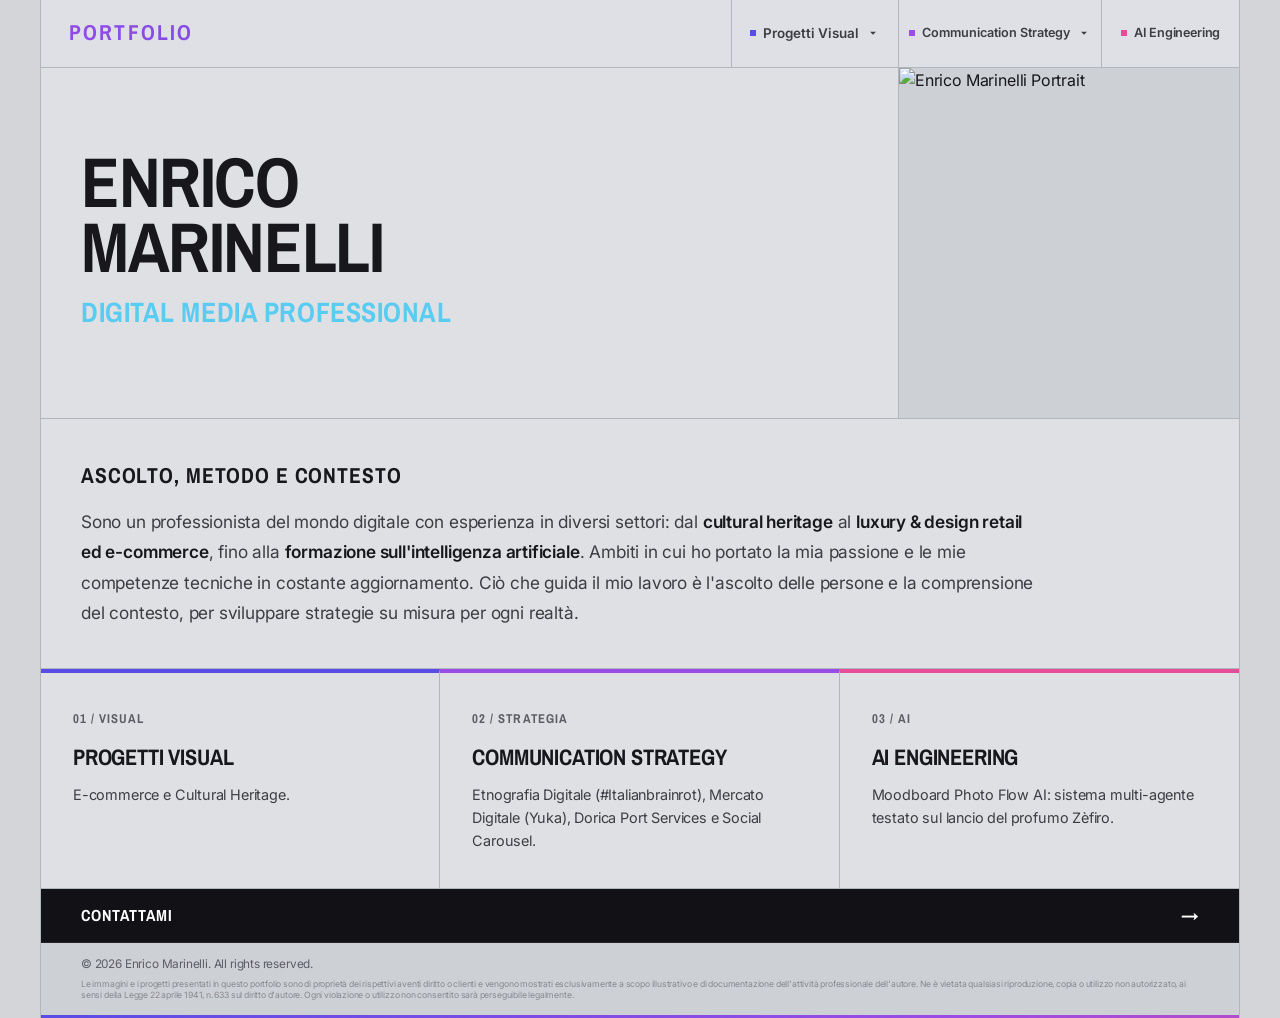
==== commit 7124e4c1: "Update index.html" ====
--- a/index.html
+++ b/index.html
@@ -3,448 +3,463 @@
 <head>
     <meta charset="UTF-8">
     <meta name="viewport" content="width=device-width, initial-scale=1.0">
-    <title>Enrico Marinelli | Communication & Digital Content Specialist</title>
+    <title>Enrico Marinelli | Digital Media Professional</title>
     <meta name="description" content="Portfolio professionale di Enrico Marinelli. Esperto in produzione visiva d'autore, ricerca digitale, etnografia e sistemi intelligenti AI.">
-    
+
     <!-- Open Graph for SEO -->
-    <meta property="og:title" content="Enrico Marinelli | Communication & Digital Content Specialist">
+    <meta property="og:title" content="Enrico Marinelli | Digital Media Professional">
     <meta property="og:description" content="Produzione visiva, ricerca strategica e integrazione di sistemi intelligenti.">
     <meta property="og:type" content="website">
-    <meta property="og:image" content="assets/avatar.png">
+    <meta property="og:image" content="assets/avatar_stool.png">
 
     <!-- Google Fonts -->
     <link rel="preconnect" href="https://fonts.googleapis.com">
     <link rel="preconnect" href="https://fonts.gstatic.com" crossorigin>
     <link href="https://fonts.googleapis.com/css2?family=Archivo+Narrow:ital,wght@0,400..700;1,400..700&family=Inter:wght@300;400;500;600;700&display=swap" rel="stylesheet">
-    
+
     <!-- Custom Style -->
     <link rel="stylesheet" href="css/style.css">
 </head>
-<body class="bg-theme text-theme min-h-screen flex flex-col antialiased">
-
-    <!-- HEADER / NAVIGATION -->
-    <header class="header-glass sticky-nav">
-        <div class="header-container">
-            <a href="#home" onclick="navigateTo('home')" class="logo font-narrow" id="nav-logo">
-                ENRICO MARINELLI
-            </a>
-
-            
-            <nav class="nav-links" id="main-nav">
-                <!-- Dropdown 1: Portfolio Visivo -->
-                <div class="nav-item-dropdown">
-                    <button class="dropdown-trigger flex-center" aria-haspopup="true">
-                        <span class="dot bg-indigo"></span>
-                        Portfolio Visivo
-                        <svg class="chevron" viewBox="0 0 24 24" width="16" height="16"><path d="M7 10l5 5 5-5H7z" fill="currentColor"/></svg>
-                    </button>
-                    <div class="dropdown-menu">
-                        <a href="#ecommerce" onclick="navigateTo('ecommerce')" class="dropdown-link" id="link-ecommerce">E-commerce</a>
-                        <a href="#cultural-heritage" onclick="navigateTo('cultural-heritage')" class="dropdown-link" id="link-cultural-heritage">Cultural Heritage</a>
-                        <a href="#social-carousel" onclick="navigateTo('social-carousel')" class="dropdown-link" id="link-social-carousel">Social Carousel</a>
-                    </div>
-                </div>
-
-                <!-- Dropdown 2: Communication Strategy -->
-                <div class="nav-item-dropdown">
-                    <button class="dropdown-trigger flex-center" aria-haspopup="true">
-                        <span class="dot bg-purple"></span>
-                        Communication Strategy
-                        <svg class="chevron" viewBox="0 0 24 24" width="16" height="16"><path d="M7 10l5 5 5-5H7z" fill="currentColor"/></svg>
-                    </button>
-                    <div class="dropdown-menu">
-                        <span class="dropdown-header">Research</span>
-                        <a href="#brainrot" onclick="navigateTo('brainrot')" class="dropdown-link" id="link-brainrot">Etnografia Digitale: #Italianbrainrot</a>
-                        <a href="#yuka" onclick="navigateTo('yuka')" class="dropdown-link" id="link-yuka">Mercato Digitale: Yuka</a>
-                        <span class="dropdown-header">Communication Strategy</span>
-                        <a href="#dorica" onclick="navigateTo('dorica')" class="dropdown-link" id="link-dorica">Dorica Port Services</a>
-                    </div>
-                </div>
-
-                <!-- Direct Link: AI Engineering -->
-                <a href="#ai-engineering" onclick="navigateTo('ai-engineering')" class="dropdown-trigger flex-center" id="link-ai-engineering" style="text-decoration: none; gap: 0.5rem;">
-                    <span class="dot bg-pink"></span>
+<body>
+
+<div class="swiss-wrap">
+
+    <!-- HEADER / SWISS NAVIGATION -->
+    <header class="swiss-nav header-glass">
+        <div class="swiss-nav-left">
+            <a href="#home" onclick="navigateTo('home'); return false;" class="swiss-brand" id="nav-logo">Portfolio</a>
+
+            <!-- Dropdown 1: Progetti Visual -->
+            <div class="nav-item-dropdown">
+                <button class="dropdown-trigger" aria-haspopup="true">
+                    <span class="sq-dot bg-indigo"></span>
+                    Progetti Visual
+                    <svg class="chevron" viewBox="0 0 24 24" width="14" height="14"><path d="M7 10l5 5 5-5H7z" fill="currentColor"/></svg>
+                </button>
+                <div class="dropdown-menu">
+                    <a href="#ecommerce" onclick="navigateTo('ecommerce'); return false;" class="dropdown-link" id="link-ecommerce">E-commerce</a>
+                    <a href="#cultural-heritage" onclick="navigateTo('cultural-heritage'); return false;" class="dropdown-link" id="link-cultural-heritage">Cultural Heritage</a>
+                </div>
+            </div>
+        </div>
+
+        <div class="swiss-nav-right" id="main-nav">
+            <!-- Dropdown 2: Communication Strategy -->
+            <div class="nav-item-dropdown">
+                <button class="dropdown-trigger" aria-haspopup="true">
+                    <span class="sq-dot bg-purple"></span>
+                    Communication Strategy
+                    <svg class="chevron" viewBox="0 0 24 24" width="14" height="14"><path d="M7 10l5 5 5-5H7z" fill="currentColor"/></svg>
+                </button>
+                <div class="dropdown-menu">
+                    <a href="#brainrot" onclick="navigateTo('brainrot'); return false;" class="dropdown-link" id="link-brainrot">Etnografia Digitale: #Italianbrainrot</a>
+                    <a href="#yuka" onclick="navigateTo('yuka'); return false;" class="dropdown-link" id="link-yuka">Mercato Digitale: Yuka</a>
+                    <a href="#dorica" onclick="navigateTo('dorica'); return false;" class="dropdown-link" id="link-dorica">Dorica Port Services</a>
+                    <a href="#social-carousel" onclick="navigateTo('social-carousel'); return false;" class="dropdown-link" id="link-social-carousel">Social Carousel</a>
+                </div>
+            </div>
+
+            <!-- Direct Link: AI Engineering -->
+            <div class="nav-item-dropdown">
+                <a href="#ai-engineering" onclick="navigateTo('ai-engineering'); return false;" class="dropdown-trigger" id="link-ai-engineering">
+                    <span class="sq-dot bg-pink"></span>
                     AI Engineering
                 </a>
-
-
-            </nav>
+            </div>
         </div>
     </header>
 
     <!-- MAIN CONTENT -->
-    <main class="flex-grow">
-        
+    <main>
+
         <!-- SECTION: HOME -->
         <section id="page-home" class="page-section active">
-            <div class="hero-container">
-                <div class="hero-brand">
-                    <h1 class="font-narrow hero-title">Enrico Marinelli</h1>
-                    <p class="hero-subtitle-gradient">
-                        Communication & Digital Content Specialist
-                    </p>
-                </div>
-                <div class="hero-avatar-wrapper">
-                    <div class="avatar-gradient-ring">
-                        <img src="assets/avatar_stool.png" alt="Enrico Marinelli Portrait" class="avatar-img">
-                    </div>
-                </div>
-            </div>
-
-            <div class="hero-bio-section">
-                <div class="hero-description text-muted">
-                    <h2 class="hero-section-subtitle">una ricerca costante</h2>
-                    <p>Il mio percorso non è una linea retta, ma un esercizio quotidiano di curiosità. Nel tempo ho imparato a osservare il mondo attraverso lenti diverse: dalla ricerca dell'estetica nel settore fashion, alla responsabilità storica insita nei beni culturali, fino all'analisi dei linguaggi digitali. La tecnologia non è un fine, ma un catalizzatore: uno strumento per ridurre la complessità e liberare spazio per l'intuizione. In ogni progetto porto questo approccio ibrido, capace di unire il rigore metodologico alla sensibilità necessaria per comprendere cosa si muove dall'altra parte dello schermo. Non mi limito a produrre contenuti efficaci. Aspiro a creare connessioni autentiche tra le storie e chi le osserva. In un ecosistema digitale che corre veloce, credo che la vera professionalità risieda nella capacità di reinventarsi, di continuare a imparare e, soprattutto, di rimettere al centro il valore umano. In questo spazio ho raccolto alcuni dei lavori che hanno scandito il mio percorso: una sintesi visiva e strategica di questa costante ricerca.</p>
+            <div class="swiss-hero">
+                <div class="swiss-hero-left">
+                    <h1 class="swiss-h1">Enrico<br>Marinelli</h1>
+                    <p class="swiss-role">Digital Media Professional</p>
+                </div>
+                <div class="swiss-hero-right">
+                    <img src="assets/avatar_stool.png" alt="Enrico Marinelli Portrait" class="swiss-photo">
+                </div>
+            </div>
+
+            <div class="swiss-bio-block">
+                <h2 class="swiss-bio-heading">Ascolto, metodo e contesto</h2>
+                <p class="swiss-bio-paragraph">
+                    Sono un professionista del mondo digitale con esperienza in diversi settori: dal <strong>cultural heritage</strong> al <strong>luxury &amp; design retail ed e-commerce</strong>, fino alla <strong>formazione sull'intelligenza artificiale</strong>. Ambiti in cui ho portato la mia passione e le mie competenze tecniche in costante aggiornamento. Ciò che guida il mio lavoro è l'ascolto delle persone e la comprensione del contesto, per sviluppare strategie su misura per ogni realtà.
+                </p>
+            </div>
+
+            <div class="swiss-pillars">
+                <div class="swiss-pillar p-ind" onclick="navigateTo('ecommerce')">
+                    <div class="swiss-pillar-num">01 / VISUAL</div>
+                    <h3 class="swiss-pillar-title">Progetti Visual</h3>
+                    <p class="swiss-pillar-desc">E-commerce e Cultural Heritage.</p>
+                </div>
+                <div class="swiss-pillar p-pur" onclick="navigateTo('yuka')">
+                    <div class="swiss-pillar-num">02 / STRATEGIA</div>
+                    <h3 class="swiss-pillar-title">Communication Strategy</h3>
+                    <p class="swiss-pillar-desc">Etnografia Digitale (#Italianbrainrot), Mercato Digitale (Yuka), Dorica Port Services e Social Carousel.</p>
+                </div>
+                <div class="swiss-pillar p-pnk" onclick="navigateTo('ai-engineering')">
+                    <div class="swiss-pillar-num">03 / AI</div>
+                    <h3 class="swiss-pillar-title">AI Engineering</h3>
+                    <p class="swiss-pillar-desc">Moodboard Photo Flow AI: sistema multi-agente testato sul lancio del profumo Zèfiro.</p>
                 </div>
             </div>
         </section>
 
         <!-- SECTION: E-COMMERCE -->
         <section id="page-ecommerce" class="page-section hidden">
-            <div class="section-header">
-                <span class="badge bg-indigo-light text-indigo">Portfolio Visivo</span>
-                <h2 class="font-narrow page-title">E-commerce</h2>
-            </div>
-            
-            <div class="section-body-text">
-                <p>Dietro a un'immagine capace di costruire la percezione di un prodotto c'è molto più di un semplice scatto: ogni intervento sullo shooting e sul fotoritocco è pensato per eliminare ciò che distrae e valorizzare ciò che comunica qualità e desiderabilità. In questa sezione, i confronti tra "prima" e "dopo" mostrano il percorso che trasforma uno scatto grezzo in un'immagine pronta per la pubblicazione, evidenziando come luce, composizione e post-produzione creino uno strumento capace di influenzare la scelta.</p>
-            </div>
-
-            <div class="flipbook-container">
+            <div class="cs-header-grid">
+                <div class="cs-header-left">
+                    <span class="cat-tag tag-indigo">Progetti Visual</span>
+                    <h2 class="page-title">E-commerce</h2>
+                </div>
+                <div class="cs-header-meta">
+                    <div class="cs-meta-cell"><div class="cs-meta-k">Anno</div><div class="cs-meta-v">2017 - 2026</div></div>
+                    <div class="cs-meta-cell"><div class="cs-meta-k">Ambito</div><div class="cs-meta-v">Luxury &amp; Design Retail / Shooting &amp; Post-Produzione</div></div>
+                </div>
+            </div>
+            <div class="cs-three-cols">
+                <div class="cs-step-col s-ind">
+                    <div class="cs-step-num">01</div>
+                    <p class="cs-step-p">Dietro a un'immagine capace di costruire la percezione di un prodotto c'è molto più di un semplice scatto: ogni soggetto richiede di essere valorizzato eliminando ciò che distrae dall'essenziale.</p>
+                </div>
+                <div class="cs-step-col s-pur">
+                    <div class="cs-step-num">02</div>
+                    <p class="cs-step-p">Attraverso un intervento mirato sullo shooting e sul fotoritocco tecnico, luce, composizione e post-produzione vengono calibrati per comunicare al meglio qualità, dettagli e desiderabilità.</p>
+                </div>
+                <div class="cs-step-col s-pnk">
+                    <div class="cs-step-num">03</div>
+                    <p class="cs-step-p">I confronti tra "prima" e "dopo" mostrano il percorso che trasforma uno scatto grezzo in un'immagine pronta per la pubblicazione e-commerce, uno strumento visivo capace di influenzare la scelta.</p>
+                </div>
+            </div>
+            <div class="media-cell">
                 <iframe src="https://heyzine.com/flip-book/da3ac138cb.html" class="flipbook-iframe" allowfullscreen></iframe>
             </div>
         </section>
 
         <!-- SECTION: CULTURAL HERITAGE -->
         <section id="page-cultural-heritage" class="page-section hidden">
-            <div class="section-header">
-                <span class="badge bg-indigo-light text-indigo">Portfolio Visivo</span>
-                <h2 class="font-narrow page-title">Cultural Heritage</h2>
-            </div>
-
-            <div class="section-body-text">
-                <p>Documentare e digitalizzare un'opera significa raccontarne la storia e renderla accessibile senza comprometterne l'autenticità. La fotografia per il restauro e la digitalizzazione conservativa accompagnano ogni fase dell'intervento e della tutela: dalla catalogazione e rilievo delle superfici, alla riproduzione fedele di documenti, opere e materiali d'archivio. Attraverso un'acquisizione rigorosa, il controllo cromatico e la post-produzione conservativa, l'immagine diventa uno strumento di comunicazione tecnica e scientifica che amplia le possibilità di ricerca, conservazione e valorizzazione del patrimonio culturale.</p>
-            </div>
-
-            <div class="flipbook-container">
+            <div class="cs-header-grid">
+                <div class="cs-header-left">
+                    <span class="cat-tag tag-indigo">Progetti Visual</span>
+                    <h2 class="page-title">Cultural Heritage</h2>
+                </div>
+                <div class="cs-header-meta">
+                    <div class="cs-meta-cell"><div class="cs-meta-k">Anno</div><div class="cs-meta-v">2019 - 2025</div></div>
+                    <div class="cs-meta-cell"><div class="cs-meta-k">Ambito</div><div class="cs-meta-v">Beni Culturali / Digitalizzazione Conservativa</div></div>
+                </div>
+            </div>
+            <div class="cs-three-cols">
+                <div class="cs-step-col s-ind">
+                    <div class="cs-step-num">01</div>
+                    <p class="cs-step-p">Documentare e digitalizzare un'opera significa raccontarne la storia e renderla accessibile nel tempo, accompagnando ogni fase dell'intervento e della tutela senza comprometterne l'autenticità.</p>
+                </div>
+                <div class="cs-step-col s-pur">
+                    <div class="cs-step-num">02</div>
+                    <p class="cs-step-p">La fotografia per il restauro e la digitalizzazione conservativa procedono attraverso catalogazione, rilievo delle superfici, acquisizione rigorosa, controllo cromatico e post-produzione conservativa su opere e materiali d'archivio.</p>
+                </div>
+                <div class="cs-step-col s-pnk">
+                    <div class="cs-step-num">03</div>
+                    <p class="cs-step-p">L'immagine diventa uno strumento di comunicazione tecnica e scientifica ad alta fedeltà, ampliando le possibilità di ricerca, conservazione e valorizzazione del patrimonio culturale.</p>
+                </div>
+            </div>
+            <div class="media-cell">
                 <iframe src="https://heyzine.com/flip-book/543db2d2f3.html" class="flipbook-iframe" allowfullscreen></iframe>
             </div>
         </section>
 
-        <!-- SECTION: RICERCA VISIVA -->
         <!-- SECTION: SOCIAL CAROUSEL -->
         <section id="page-social-carousel" class="page-section hidden">
-            <div class="section-header">
-                <span class="badge bg-indigo-light text-indigo">Portfolio Visivo</span>
-                <h2 class="font-narrow page-title">Social Carousel</h2>
-            </div>
-
-            <div class="section-body-text">
-                <p>I social carousel nascono dall'incontro tra contenuto e progettazione visiva, trasformando temi complessi in percorsi di lettura chiari e immediati.</p>
-                <p>Questa sezione raccoglie le grafiche realizzate per una rubrica dedicata a sostenibilità e ambiente per accompagnare articoli e contenuti di divulgazione, mostrando come design, gerarchia delle informazioni e sintesi possano lavorare insieme per rendere accessibili argomenti articolati. Ogni carosello rappresenta un esercizio di comunicazione: selezionare ciò che conta, eliminare il superfluo e guidare il lettore verso una comprensione più rapida e consapevole.</p>
-            </div>
-
-            <div class="flipbook-container">
+            <div class="cs-header-grid">
+                <div class="cs-header-left">
+                    <span class="cat-tag tag-purple">Communication Strategy</span>
+                    <h2 class="page-title">Social Carousel</h2>
+                </div>
+                <div class="cs-header-meta">
+                    <div class="cs-meta-cell"><div class="cs-meta-k">Anno</div><div class="cs-meta-v">2025 - 2026</div></div>
+                    <div class="cs-meta-cell"><div class="cs-meta-k">Ambito</div><div class="cs-meta-v">Social Media Content Design / Sostenibilità</div></div>
+                </div>
+            </div>
+            <div class="cs-three-cols">
+                <div class="cs-step-col s-ind">
+                    <div class="cs-step-num">01</div>
+                    <p class="cs-step-p">I social carousel nascono dall'esigenza di trasformare temi complessi legati a sostenibilità e ambiente in percorsi di lettura chiari e immediati per accompagnare articoli di divulgazione.</p>
+                </div>
+                <div class="cs-step-col s-pur">
+                    <div class="cs-step-num">02</div>
+                    <p class="cs-step-p">Ogni carosello è un esercizio di progettazione visiva e sintesi comunicativa: selezionare ciò che conta, eliminare il superfluo e organizzare la gerarchia delle informazioni in sequenze ordinate.</p>
+                </div>
+                <div class="cs-step-col s-pnk">
+                    <div class="cs-step-num">03</div>
+                    <p class="cs-step-p">Una serie di grafiche editoriali che guidano il lettore attraverso argomenti articolati verso una comprensione più rapida, visiva e consapevole dei contenuti divulgativi.</p>
+                </div>
+            </div>
+            <div class="media-cell">
                 <iframe src="https://heyzine.com/flip-book/f32c040776.html" class="flipbook-iframe" allowfullscreen></iframe>
             </div>
         </section>
 
         <!-- SECTION: YUKA -->
         <section id="page-yuka" class="page-section hidden">
-            <div class="section-header">
-                <span class="badge bg-purple-light text-purple">Communication Strategy</span>
-                <h2 class="font-narrow page-title" style="font-size: 2.6rem; line-height: 1.15; text-transform: uppercase;">
-                    Strategie di Comunicazione nel Mercato Digitale<br>
-                    <span style="font-size: 0.75em; font-weight: 600; opacity: 0.8; text-transform: none; display: block; margin-top: 0.5rem;">Il Caso Yuka attraverso la lente Semiotica</span>
-                </h2>
-                <div class="article-meta" style="margin-top: 1.5rem;">
-                    <span><strong>Anno:</strong> 2024 - 2025</span>
-                    <span><strong>Ambito:</strong> Mercato Digitale / UX Design / Strategie di Comunicazione</span>
-                </div>
-            </div>
-
-            <div class="yuka-layout-container">
-                <div class="yuka-text-col">
-                    <p>Oggi Yuka è utilizzata da oltre 80 milioni di persone in tutto il mondo. Ma come può una semplice app di food ranking trasformarsi in un fenomeno globale? La risposta risiede nello spazio culturale che intercetta: una crescente domanda di consapevolezza alimentare, salute e trasparenza, radicata nel tessuto sociale contemporaneo. Questo progetto analizza Yuka a partire dal contesto culturale in cui si è inserita, fino ad arrivare alle scelte progettuali della sua interfaccia.</p>
-                    <p>Attraverso l’analisi dell’esperienza utente e l’evoluzione delle sensibilità collettive verso il cibo e il benessere, lo studio evidenzia come ogni scelta di design contribuisca a generare fiducia, semplicità e immediatezza. Il successo di un prodotto digitale si rivela così strettamente legato alla sua capacità di decodificare e interpretare profondi bisogni culturali. La ricerca si è mossa lungo un approccio socio-culturale guidato da una lente semiotica, che ha permesso di sviscerare in profondità i meccanismi comunicativi e i codici visivi alla base dell'applicazione, integrando interviste qualitative in profondità ed osservazioni sul campo durante la spesa reale.</p>
-                    
-                    <div class="yuka-btn-wrapper">
-                        <a href="assets/yuka_ricerca.pdf" target="_blank" rel="noopener noreferrer" class="btn-secondary" style="display: inline-flex; align-items: center; gap: 0.5rem; text-decoration: none; padding: 0.75rem 1.5rem; font-size: 0.9rem; border-radius: 8px;">
-                            <svg viewBox="0 0 24 24" width="16" height="16" fill="none" stroke="currentColor" stroke-width="2.5" stroke-linecap="round" stroke-linejoin="round" style="color: var(--purple);"><path d="M21 15v4a2 2 0 0 1-2 2H5a2 2 0 0 1-2-2v-4"></path><polyline points="7 10 12 15 17 10"></polyline><line x1="12" y1="15" x2="12" y2="3"></line></svg>
-                            <span>Leggi la ricerca completa (PDF)</span>
-                        </a>
-                    </div>
-                </div>
-
-                <div class="yuka-visual-col">
-                    <div class="showcase-image-container">
-                        <img src="assets/case_yuka.jpg" alt="Yuka: La Semiotica della Salute in un Click" class="lightbox-trigger" loading="lazy" style="width: 100%; height: auto; display: block; transition: var(--transition-smooth);">
-                        <div class="zoom-hint">Clicca per ingrandire</div>
-                    </div>
+            <div class="cs-header-grid">
+                <div class="cs-header-left">
+                    <span class="cat-tag tag-purple">Communication Strategy</span>
+                    <h2 class="page-title">Strategie di Comunicazione nel Mercato Digitale</h2>
+                    <p class="page-subtitle">Il Caso Yuka attraverso la lente Semiotica</p>
+                </div>
+                <div class="cs-header-meta">
+                    <div class="cs-meta-cell"><div class="cs-meta-k">Anno</div><div class="cs-meta-v">2024 - 2025</div></div>
+                    <div class="cs-meta-cell"><div class="cs-meta-k">Ambito</div><div class="cs-meta-v">Mercato Digitale / UX Design / Strategie di Comunicazione</div></div>
+                </div>
+            </div>
+
+            <div class="cs-three-cols">
+                <div class="cs-step-col s-ind">
+                    <div class="cs-step-num">01</div>
+                    <p class="cs-step-p">Nel 2024 oltre 80 milioni di persone usavano Yuka. La ricerca indaga come una semplice app di food ranking si sia trasformata in un fenomeno digitale globale, intercettando l'evoluzione del rapporto con il cibo verso salute e trasparenza.</p>
+                </div>
+                <div class="cs-step-col s-pur">
+                    <div class="cs-step-num">02</div>
+                    <p class="cs-step-p">Analisi socio-culturale e semiotica dell'interfaccia e del brand: profilazione del target (Modello di Schütz), decostruzione del marchio, semisimbolismo cromatico e spaziale, tono di voce, schema narrativo di Greimas e posizionamento competitivo.</p>
+                </div>
+                <div class="cs-step-col s-pnk">
+                    <div class="cs-step-num">03</div>
+                    <p class="cs-step-p">L'analisi ha evidenziato come una user interface semplificata migliori la user experience, rispondendo alla domanda culturale di un pubblico non esperto nel decifrare valori nutrizionali degli alimenti e composizione chimica dei cosmetici.</p>
+                </div>
+            </div>
+
+            <div class="media-cell">
+                <div class="showcase-image-container" style="max-width: 960px; margin: 0 auto 24px;">
+                    <img src="assets/case_yuka.jpg" alt="Yuka: La Semiotica della Salute in un Click" class="lightbox-trigger" loading="lazy">
+                    <div class="zoom-hint">Clicca per ingrandire</div>
+                </div>
+                <div style="text-align: center;">
+                    <a href="assets/yuka_ricerca.pdf" target="_blank" rel="noopener noreferrer" class="btn-pdf">
+                        Leggi la ricerca completa (PDF) &rarr;
+                    </a>
                 </div>
             </div>
         </section>
 
         <!-- SECTION: BRAINROT -->
         <section id="page-brainrot" class="page-section hidden">
-            <div class="section-header">
-                <span class="badge bg-purple-light text-purple">Communication Strategy</span>
-                <h2 class="font-narrow page-title">Il Fenomeno TikTok #Italianbrainrot</h2>
-                <div class="article-meta" style="margin-top: 1.5rem;">
-                    <span><strong>Anno:</strong> 2025 - 2026</span>
-                    <span><strong>Ambito:</strong> Media Studies / Digital Community Culture</span>
-                </div>
-            </div>
-
-            <div class="section-body-text" style="margin-bottom: 2rem;">
-                <p>I fenomeni virali raccontano molto più delle piattaforme su cui nascono. #Italianbrainrot è uno di questi casi. Questo fenomeno a un primo sguardo appare come una sterile sequenza di contenuti generati dall'intelligenza artificiale, spesso imperfetti, privi di logica coerente e accompagnati da un linguaggio memetico: un insieme di riferimenti, battute e codici condivisi che acquistano significato solo all'interno della community che li produce.</p>
-                <p>Eppure, proprio questo linguaggio apparentemente incomprensibile è riuscito a conquistare milioni di utenti, dando vita a un ecosistema che ha superato lo stesso TikTok, piattaforma sulla quale è nato e si è diffuso. Nel giro di pochi mesi il fenomeno si è trasformato in un mercato fisico e digitale fatto di merchandising, carte collezionabili, videogiochi, remix musicali e nuove opportunità commerciali.</p>
-                <p>Per comprendere questo fenomeno ho condotto una ricerca netnografica non partecipata di natura qualitativa e una network analysis, basate su un campionamento distribuito temporalmente a partire dall'esordio su TikTok fino a gennaio 2025, con l'obiettivo di comprendere come si è evoluto il fenomeno nel tempo, quale sentiment ha generato nella community e quali dinamiche di appartenenza emergono dall'analisi degli hashtag. La ricerca evidenzia come dietro un'apparente assenza di senso si nascondano codici culturali condivisi, processi identitari e dinamiche di mercato capaci di trasformare un semplice trend in un fenomeno sociale.</p>
-            </div>
-
-            <!-- INFOGRAPHIC CONTAINER -->
-            <div class="brainrot-visual-container" style="margin-top: 1rem; margin-bottom: 2.5rem;">
-                <div class="showcase-image-container">
-                    <img src="assets/case_brainrot.jpg" alt="#ItalianBrainrot: Viaggio nel Caos Generazionale di TikTok" class="lightbox-trigger" loading="lazy" style="width: 100%; height: auto; display: block; transition: var(--transition-smooth);">
+            <div class="cs-header-grid">
+                <div class="cs-header-left">
+                    <span class="cat-tag tag-purple">Communication Strategy</span>
+                    <h2 class="page-title">Il Fenomeno TikTok #Italianbrainrot</h2>
+                </div>
+                <div class="cs-header-meta">
+                    <div class="cs-meta-cell"><div class="cs-meta-k">Anno</div><div class="cs-meta-v">2025 - 2026</div></div>
+                    <div class="cs-meta-cell"><div class="cs-meta-k">Ambito</div><div class="cs-meta-v">Media Studies / Digital Community Culture</div></div>
+                </div>
+            </div>
+
+            <div class="cs-three-cols">
+                <div class="cs-step-col s-ind">
+                    <div class="cs-step-num">01</div>
+                    <p class="cs-step-p">Nato su TikTok, questo fenomeno è stato indagato per comprendere le nuove generazioni, i loro linguaggi e il rapporto con la tecnologia: contenuti AI imperfetti e memetici legati alla Generazione Alpha, trasformatisi in un mercato fisico e digitale.</p>
+                </div>
+                <div class="cs-step-col s-pur">
+                    <div class="cs-step-num">02</div>
+                    <p class="cs-step-p">Ricerca netnografica non partecipata (Lurker approach) su 50 video virali stratificati in 3 fasi cronologiche (Marzo 2025 – Gennaio 2026), combinando analisi qualitativa audiovisiva, sentiment analysis manuale e network analysis con Gephi.</p>
+                </div>
+                <div class="cs-step-col s-pnk">
+                    <div class="cs-step-num">03</div>
+                    <p class="cs-step-p">La ricerca analitica ha evidenziato come dietro un'apparente assenza di senso si nascondano codici culturali condivisi, dinamiche di gatekeeping tra Insider e Turisti, processi identitari generazionali e una funzione di "riposo cognitivo".</p>
+                </div>
+            </div>
+
+            <div class="media-cell">
+                <div class="showcase-image-container" style="max-width: 960px; margin: 0 auto 24px;">
+                    <img src="assets/case_brainrot.jpg" alt="#ItalianBrainrot: Viaggio nel Caos Generazionale di TikTok" class="lightbox-trigger" loading="lazy">
                     <div class="zoom-hint">Clicca per ingrandire</div>
                 </div>
-            </div>
-
-            <div class="brainrot-btn-wrapper" style="text-align: center; margin-top: 1rem;">
-                <a href="assets/Italian_Brainrot.pdf" target="_blank" rel="noopener noreferrer" class="btn-secondary" style="display: inline-flex; align-items: center; gap: 0.5rem; text-decoration: none; padding: 0.75rem 1.5rem; font-size: 0.9rem; border-radius: 8px;">
-                    <svg viewBox="0 0 24 24" width="16" height="16" fill="none" stroke="currentColor" stroke-width="2.5" stroke-linecap="round" stroke-linejoin="round" style="color: var(--purple);"><path d="M21 15v4a2 2 0 0 1-2 2H5a2 2 0 0 1-2-2v-4"></path><polyline points="7 10 12 15 17 10"></polyline><line x1="12" y1="15" x2="12" y2="3"></line></svg>
-                    <span>Leggi la ricerca completa (PDF)</span>
-                </a>
+                <div style="text-align: center;">
+                    <a href="assets/Italian_Brainrot.pdf" target="_blank" rel="noopener noreferrer" class="btn-pdf">
+                        Leggi la ricerca completa (PDF) &rarr;
+                    </a>
+                </div>
             </div>
         </section>
 
         <!-- SECTION: DORICA -->
         <section id="page-dorica" class="page-section hidden">
-            <div class="section-header">
-                <span class="badge bg-purple-light text-purple">Communication Strategy</span>
-                <h2 class="font-narrow page-title" style="font-size: 2.6rem; line-height: 1.15; text-transform: uppercase;">
-                    Communication Strategy<br>
-                    <span style="font-size: 0.75em; font-weight: 600; opacity: 0.8; text-transform: none; display: block; margin-top: 0.5rem;">Dorica Port Services</span>
-                </h2>
-                <div class="article-meta" style="margin-top: 1rem;">
-                    <span><strong>Anno:</strong> 2026</span>
-                    <span><strong>Ruolo:</strong> Communication Strategist</span>
-                    <span><strong>Ambito:</strong> Media Planning / Marketing</span>
-                </div>
-            </div>
-
-            <div class="section-body-text" style="margin-bottom: 2rem;">
-                <p>Una strategia di comunicazione efficace nasce dall'ascolto umano per valorizzare le potenzialità di un'impresa e per far incontrare l'identità di brand con i suoi obiettivi. Questo progetto presenta il percorso strategico di branding e posizionamento sviluppato per Dorica Port Services, un'azienda che opera all'interno del porto di Ancona fornendo servizi ai passeggeri e gestendo il deposito bagagli. Ogni scelta, dalla definizione del posizionamento all'articolazione dei contenuti, è stata progettata per tradurre competenze tecniche complesse in un messaggio chiaro, coerente e riconoscibile, capace di rafforzare la fiducia e consolidare il dialogo con tutti gli stakeholder dell'ambiente portuale. In particolare, la strategia si concentra sulle potenzialità di creare collegamenti per i passeggeri in attesa con le attrazioni locali, valorizzando così i tempi di attesa e il territorio.</p>
-            </div>
-
-            <!-- INFOGRAPHIC CONTAINER -->
-            <div class="dorica-visual-container" style="margin-top: 1rem; margin-bottom: 3.5rem;">
-                <div class="showcase-image-container">
-                    <img src="assets/Strategy - Dorica Port Service.jpg" alt="Dorica Port Services: Communication Strategy" class="lightbox-trigger" loading="lazy" style="width: 100%; height: auto; display: block; transition: var(--transition-smooth);">
+            <div class="cs-header-grid">
+                <div class="cs-header-left">
+                    <span class="cat-tag tag-purple">Communication Strategy</span>
+                    <h2 class="page-title">Communication Strategy</h2>
+                    <p class="page-subtitle">Dorica Port Services</p>
+                </div>
+                <div class="cs-header-meta">
+                    <div class="cs-meta-cell"><div class="cs-meta-k">Anno</div><div class="cs-meta-v">2026</div></div>
+                    <div class="cs-meta-cell"><div class="cs-meta-k">Ruolo</div><div class="cs-meta-v">Communication Strategist</div></div>
+                    <div class="cs-meta-cell"><div class="cs-meta-k">Ambito</div><div class="cs-meta-v">Media Planning / Marketing</div></div>
+                </div>
+            </div>
+
+            <div class="cs-three-cols">
+                <div class="cs-step-col s-ind">
+                    <div class="cs-step-num">01</div>
+                    <p class="cs-step-p">Dorica Port Services opera nel porto di Ancona gestendo servizi ai passeggeri e deposito bagagli in area doganale protetta. La sfida è tradurre vent'anni di esperienza in un messaggio chiaro, valorizzando l'attesa e il territorio anconetano.</p>
+                </div>
+                <div class="cs-step-col s-pur">
+                    <div class="cs-step-num">02</div>
+                    <p class="cs-step-p">Percorso di branding e posizionamento basato sull'ascolto: definizione della promessa di valore ("Trasformare l'attesa in esperienza"), analisi dei target principali (18-25 e 35-50 anni), mappatura di Touchpoint &amp; Journey e Tone of Voice.</p>
+                </div>
+                <div class="cs-step-col s-pnk">
+                    <div class="cs-step-num">03</div>
+                    <p class="cs-step-p">Strategia di comunicazione e media planning su 6 pilastri strategici, con allocazione budget (60% acquisizione tra Google Ads, Geofencing e Influencer Marketing; 40% fidelizzazione, CRM e canali proprietari), obiettivi SMART e KPI.</p>
+                </div>
+            </div>
+
+            <div class="media-cell">
+                <div class="showcase-image-container" style="max-width: 1000px; margin: 0 auto;">
+                    <img src="assets/Strategy - Dorica Port Service.jpg" alt="Dorica Port Services: Communication Strategy" class="lightbox-trigger" loading="lazy">
                     <div class="zoom-hint">Clicca per ingrandire</div>
                 </div>
             </div>
 
-            <div class="section-body-text" style="margin-bottom: 0;">
-                <h3 class="font-narrow" style="font-size: 1.4rem; text-transform: uppercase; margin-bottom: 2rem; color: var(--text-primary);">Elementi sviluppati per la strategia di comunicazione e media planning</h3>
-                
-                <div class="strategy-points-grid" style="margin: 0 0 2rem 0;">
-                    <!-- PILLASTRO 1 -->
-                    <div class="strategy-point-card">
-                        <h3 class="strategy-point-title">
-                            <span class="dot"></span>
-                            Identità, Vision & Mission
-                        </h3>
-                        <p class="strategy-point-text">
-                            Posizionamento valoriale e definizione della rotta strategica del brand
+            <div class="dorica-pillars-title">Elementi sviluppati per la strategia di comunicazione e media planning</div>
+            <div class="dorica-grid">
+                <div class="dorica-card">
+                    <h3><span class="sq-dot bg-purple"></span> Identità, Vision &amp; Mission</h3>
+                    <p>Posizionamento valoriale e definizione della rotta strategica del brand</p>
+                </div>
+                <div class="dorica-card">
+                    <h3><span class="sq-dot bg-purple"></span> Tone of Voice &amp; Promessa</h3>
+                    <p>Value Proposition distintiva e definizione del tono di voce: autorevole, accogliente e coinvolgente</p>
+                </div>
+                <div class="dorica-card">
+                    <h3><span class="sq-dot bg-purple"></span> Target &amp; Buyer Personas</h3>
+                    <p>Segmentazione dettagliata del mercato, targeting e ideazione di buyer Personas</p>
+                </div>
+                <div class="dorica-card">
+                    <h3><span class="sq-dot bg-purple"></span> Touchpoint &amp; Journey</h3>
+                    <p>Mappatura dei punti di contatto fisici/digitali dell'esperienza logistica dei passeggeri</p>
+                </div>
+                <div class="dorica-card">
+                    <h3><span class="sq-dot bg-purple"></span> Obiettivi SMART &amp; Budget</h3>
+                    <p>Pianificazione e allocazione del budget media con KPI di monitoraggio da raggiungere</p>
+                </div>
+                <div class="dorica-card">
+                    <h3><span class="sq-dot bg-purple"></span> Valorizzazione Territoriale</h3>
+                    <p>Valorizzazione del legame con lo scalo portuale e l'indotto locale come valore aggiunto</p>
+                </div>
+            </div>
+        </section>
+
+        <!-- SECTION: AI ENGINEERING -->
+        <section id="page-ai-engineering" class="page-section hidden">
+            <div class="cs-header-grid">
+                <div class="cs-header-left">
+                    <span class="cat-tag tag-pink">AI Engineering</span>
+                    <h2 class="page-title">AI Engineering</h2>
+                    <p class="page-subtitle">Moodboard Photo Flow AI</p>
+                </div>
+                <div class="cs-header-meta">
+                    <div class="cs-meta-cell"><div class="cs-meta-k">Anno</div><div class="cs-meta-v">2026</div></div>
+                    <div class="cs-meta-cell"><div class="cs-meta-k">Ambito</div><div class="cs-meta-v">Sistemi Multi-Agente AI / Workflow Creativi</div></div>
+                </div>
+            </div>
+
+            <div class="cs-three-cols">
+                <div class="cs-step-col s-ind">
+                    <div class="cs-step-num">01</div>
+                    <p class="cs-step-p">Gli strumenti AI di ultima generazione ampliano le possibilità creative, contenendo gli impatti sui costi e sul coinvolgimento di più agenzie. In progetti di AI Engineering conta la padronanza del contesto, da cui nasce Moodboard Photo Flow AI.</p>
+                </div>
+                <div class="cs-step-col s-pur">
+                    <div class="cs-step-num">02</div>
+                    <p class="cs-step-p">Un ecosistema di 4 agenti AI cooperanti che assiste la creatività umana dalla pianificazione concettuale alla pubblicazione web: Account Director, Visual Producer, Cinematographer / Sound Designer e Web Architect.</p>
+                </div>
+                <div class="cs-step-col s-pnk">
+                    <div class="cs-step-num">03</div>
+                    <p class="cs-step-p">Sistema sviluppato e testato con successo fino alla pubblicazione di una landing page interattiva pronta all'uso, simulando il lancio del profumo mediterraneo Zèfiro per Armonie Eteree.</p>
+                </div>
+            </div>
+
+            <div class="agents-grid">
+                <div class="agent-cell">
+                    <div class="agent-num">Agente 01</div>
+                    <h3>The Creative Account Director</h3>
+                    <p><strong>Cosa fa:</strong> Crea strategie su misura, utilizza categorie semiotiche per creare strategie di comunicazione efficaci e ben strutturate.</p>
+                    <p><strong>Come agisce:</strong> Crea un moodboard verbale del progetto, stabilendo i colori, l'atmosfera e le linee guida estetiche del progetto. Scrive un articolo editoriale per comunicare al pubblico il progetto.</p>
+                </div>
+                <div class="agent-cell">
+                    <div class="agent-num">Agente 02</div>
+                    <h3>Visual Producer</h3>
+                    <p><strong>Cosa fa:</strong> Crea le immagini e le fotografie.</p>
+                    <p><strong>Come agisce:</strong> Genera gli scatti fotografici in coerenza alle linee guida fornite dall'Agente 1.</p>
+                </div>
+                <div class="agent-cell">
+                    <div class="agent-num">Agente 03</div>
+                    <h3>Cinematographer / Sound Designer</h3>
+                    <p><strong>Cosa fa:</strong> Crea i video e la musica di sottofondo.</p>
+                    <p><strong>Come agisce:</strong> Trasforma le foto statiche in brevi video animati e vi aggiunge una colonna sonora a tempo con le immagini.</p>
+                </div>
+                <div class="agent-cell">
+                    <div class="agent-num">Agente 04</div>
+                    <h3>The Web Architect</h3>
+                    <p><strong>Cosa fa:</strong> Pubblica i contenuti generati in modo coerente alle linee guida del progetto.</p>
+                    <p><strong>Come agisce:</strong> Raccoglie l'articolo editoriale, le immagini, i contenuti audiovisivi e li sfrutta a pieno per una pubblicazione web interattiva pronta all'uso.</p>
+                </div>
+            </div>
+
+            <div class="section-body-block">
+                <h3 class="font-narrow" style="font-size: 1.5rem; text-transform: uppercase; margin-bottom: 0.75rem;">Un Esempio Pratico: Zèfiro</h3>
+                <p>Di seguito è possibile esplorare l'output finale di un flusso, sotto forma di pubblicazione di una pagina web che raccoglie tutti i contenuti precedentemente creati. L'oggetto di questo progetto, per il brand Armonie Eteree, è stato il lancio del nuovo profumo Zèfiro, ispirato allo scenario mediterraneo.</p>
+                <a href="assets/ai-innovation/landig page GEMINI.html" target="_blank" rel="noopener noreferrer" class="btn-pdf" style="margin-top: 8px;">
+                    Apri in un'altra scheda &rarr;
+                </a>
+            </div>
+            <div class="media-cell">
+                <iframe src="assets/ai-innovation/landig page GEMINI.html" class="flipbook-iframe" allowfullscreen></iframe>
+            </div>
+        </section>
+
+        <!-- SECTION: CONTATTI -->
+        <section id="page-contatti" class="page-section hidden">
+            <div class="contact-main-grid">
+                <div class="contact-left">
+                    <div>
+                        <span class="cat-tag tag-indigo">Contatti</span>
+                        <h2 class="contact-h2">Entriamo in contatto</h2>
+                        <p class="contact-lead">
+                            Se desideri avviare un confronto diretto, puoi inviare un messaggio tramite email o attraverso la compilazione del modulo.
                         </p>
                     </div>
-
-                    <!-- PILLASTRO 2 -->
-                    <div class="strategy-point-card">
-                        <h3 class="strategy-point-title">
-                            <span class="dot"></span>
-                            Tone of Voice & Promessa
-                        </h3>
-                        <p class="strategy-point-text">
-                            Value Proposition distintiva e definizione del tono di voce: autorevole, accogliente e coinvolgente
-                        </p>
+                    <div style="margin-top: 40px; padding-top: 24px; border-top: 1px solid var(--border-color); font-size: 0.9rem; color: var(--text-muted);">
+                        Recapito diretto: <a href="mailto:enry91m@gmail.com" style="color:var(--text-primary); font-weight:600; text-decoration:none;">enry91m@gmail.com</a>
                     </div>
-
-                    <!-- PILLASTRO 3 -->
-                    <div class="strategy-point-card">
-                        <h3 class="strategy-point-title">
-                            <span class="dot"></span>
-                            Target & Buyer Personas
-                        </h3>
-                        <p class="strategy-point-text">
-                            Segmentazione dettagliata del mercato, targeting e ideazione di buyer Personas
-                        </p>
-                    </div>
-
-                    <!-- PILLASTRO 4 -->
-                    <div class="strategy-point-card">
-                        <h3 class="strategy-point-title">
-                            <span class="dot"></span>
-                            Touchpoint & Journey
-                        </h3>
-                        <p class="strategy-point-text">
-                            Mappatura dei punti di contatto fisici/digitali dell'esperienza logistica dei passeggeri
-                        </p>
-                    </div>
-
-                    <!-- PILLASTRO 5 -->
-                    <div class="strategy-point-card">
-                        <h3 class="strategy-point-title">
-                            <span class="dot"></span>
-                            Obiettivi SMART & Budget
-                        </h3>
-                        <p class="strategy-point-text">
-                            Pianificazione e allocazione del budget media con KPI di monitoraggio da raggiungere
-                        </p>
-                    </div>
-
-                    <!-- PILLASTRO 6 -->
-                    <div class="strategy-point-card">
-                        <h3 class="strategy-point-title">
-                            <span class="dot"></span>
-                            Valorizzazione Territoriale
-                        </h3>
-                        <p class="strategy-point-text">
-                            Valorizzazione del legame con lo scalo portuale e l'indotto locale come valore aggiunto
-                        </p>
-                    </div>
-                </div>
-            </div>
-        </section>
-
-        <!-- SECTION: AI ENGINEERING -->
-        <section id="page-ai-engineering" class="page-section hidden">
-            <div class="section-header">
-                <span class="badge bg-pink-light text-pink">AI Engineering</span>
-                <h2 class="font-narrow page-title">AI Engineering</h2>
-            </div>
-
-            <div class="section-body-text">
-                <p>La diffusione delle nuove tecnologie AI coinvolge ormai ogni ambito di applicazione. Ho quindi integrato le mie competenze in questo settore ideando una struttura ecosistemica, che ho successivamente sviluppato e testato con successo. Il sistema assiste l'operatore nella creazione e nello sviluppo dei contenuti, fino alla loro pubblicazione. Il nome con cui ho battezzato questo ecosistema agentico AI è <strong>Moodboard Photo Flow AI</strong>. Di seguito è possibile esplorare la sua struttura nel dettaglio e visualizzare i prodotti di un test.</p>
-            </div>
-
-            <!-- THE 4 AGENTS TIMELINE -->
-            <div class="agent-timeline">
-                <!-- AGENTE 1 -->
-                <div class="agent-card">
-                    <div class="agent-header">
-                        <div class="agent-number">1</div>
-                        <h3 class="agent-title">Agente 1: The Creative Account Director</h3>
-                    </div>
-                    <div class="agent-meta">
-                        <div class="agent-meta-item"><strong>Cosa fa:</strong> Crea strategie su misura, utilizza categorie semiotiche per creare strategie di comunicazione efficaci e ben strutturate.</div>
-                        <div class="agent-meta-item"><strong>Come agisce:</strong> Crea un moodboard verbale del progetto, stabilendo i colori, l'atmosfera e le linee guida estetiche del progetto. Scrive un articolo editoriale per comunicare al pubblico il progetto.</div>
-                    </div>
-                </div>
-
-                <!-- FRECCIA 1 -->
-                <div class="agent-arrow" aria-hidden="true">
-                    <svg viewBox="0 0 24 24" width="24" height="24" fill="none" stroke="currentColor" stroke-width="3" stroke-linecap="round" stroke-linejoin="round"><line x1="12" y1="5" x2="12" y2="19"></line><polyline points="19 12 12 19 5 12"></polyline></svg>
-                </div>
-
-                <!-- AGENTE 2 -->
-                <div class="agent-card">
-                    <div class="agent-header">
-                        <div class="agent-number">2</div>
-                        <h3 class="agent-title">Agente 2: Visual Producer</h3>
-                    </div>
-                    <div class="agent-meta">
-                        <div class="agent-meta-item"><strong>Cosa fa:</strong> Crea le immagini e le fotografie</div>
-                        <div class="agent-meta-item"><strong>Come agisce:</strong> Genera gli scatti fotografici in coerenza alle linee guida fornite dall'Agente 1.</div>
-                    </div>
-                </div>
-
-                <!-- FRECCIA 2 -->
-                <div class="agent-arrow" aria-hidden="true">
-                    <svg viewBox="0 0 24 24" width="24" height="24" fill="none" stroke="currentColor" stroke-width="3" stroke-linecap="round" stroke-linejoin="round"><line x1="12" y1="5" x2="12" y2="19"></line><polyline points="19 12 12 19 5 12"></polyline></svg>
-                </div>
-
-                <!-- AGENTE 3 -->
-                <div class="agent-card">
-                    <div class="agent-header">
-                        <div class="agent-number">3</div>
-                        <h3 class="agent-title">Agente 3: Cinematographer / Sound Designer</h3>
-                    </div>
-                    <div class="agent-meta">
-                        <div class="agent-meta-item"><strong>Cosa fa:</strong> Crea i video e la musica di sottofondo</div>
-                        <div class="agent-meta-item"><strong>Come agisce:</strong> Trasforma le foto statiche in brevi video animati e vi aggiunge una colonna sonora a tempo con le immagini.</div>
-                    </div>
-                </div>
-
-                <!-- FRECCIA 3 -->
-                <div class="agent-arrow" aria-hidden="true">
-                    <svg viewBox="0 0 24 24" width="24" height="24" fill="none" stroke="currentColor" stroke-width="3" stroke-linecap="round" stroke-linejoin="round"><line x1="12" y1="5" x2="12" y2="19"></line><polyline points="19 12 12 19 5 12"></polyline></svg>
-                </div>
-
-                <!-- AGENTE 4 -->
-                <div class="agent-card">
-                    <div class="agent-header">
-                        <div class="agent-number">4</div>
-                        <h3 class="agent-title">Agente 4: The Web Architect</h3>
-                    </div>
-                    <div class="agent-meta">
-                        <div class="agent-meta-item"><strong>Cosa fa:</strong> Pubblica i contenuti generati in modo coerente alle linee guida del progetto.</div>
-                        <div class="agent-meta-item"><strong>Come agisce:</strong> Raccoglie l'articolo editoriale, le immagini, i contenuti audiovisivi e li sfrutta a pieno per una pubblicazione web interattiva pronta all'uso.</div>
-                    </div>
-                </div>
-            </div>
-
-            <!-- INTERACTIVE DEMO (LANDING PAGE GEMINI) -->
-            <div class="section-body-text" style="margin-top: 3.5rem;">
-                <h3 class="font-narrow" style="font-size: 1.5rem; text-transform: uppercase; color: var(--text-primary);">Un Esempio Pratico: Zèfiro</h3>
-                <p>Di seguito è possibile esplorare l'output finale di un flusso, sotto forma di pubblicazione di una pagina web che raccoglie tutti i contenuti precedentemente creati.</p>
-                <p>L'oggetto di questo progetto, per il brand Armonie Eteree, è stato il lancio del nuovo profumo Zèfiro, ispirato allo scenario mediterraneo.</p>
-            </div>
-
-            <div class="flipbook-container" style="margin-top: 2rem;">
-                <div class="flipbook-header">
-                    <a href="assets/ai-innovation/landig page GEMINI.html" target="_blank" rel="noopener noreferrer" class="btn-iframe-open">
-                        <svg viewBox="0 0 24 24" width="14" height="14" fill="none" stroke="currentColor" stroke-width="2.5" stroke-linecap="round" stroke-linejoin="round"><path d="M18 13v6a2 2 0 0 1-2 2H5a2 2 0 0 1-2-2V8a2 2 0 0 1 2-2h6"></path><polyline points="15 3 21 3 21 9"></polyline><line x1="10" y1="14" x2="21" y2="3"></line></svg>
-                        <span>Apri in un'altra scheda</span>
-                    </a>
-                </div>
-                <iframe src="assets/ai-innovation/landig page GEMINI.html" class="flipbook-iframe" allowfullscreen></iframe>
-            </div>
-        </section>
-
-        <!-- SECTION: CONTATTI -->
-        <section id="page-contatti" class="page-section hidden">
-            <div class="section-header text-center-mobile">
-                <span class="badge bg-indigo-light text-indigo">Idee in cantiere?</span>
-                <h2 class="font-narrow page-title">Parlami del tuo progetto</h2>
-                <p class="section-lead text-muted">Hai un progetto da sviluppare in collaborazione o vuoi richiedere una consulenza? Inviami un messaggio.</p>
-            </div>
-
-            <div class="contact-container">
-                <div class="contact-form-wrapper">
-                    <form id="contact-form" class="contact-form" action="https://formsubmit.co/enry91m@gmail.com" method="POST">
-                        <!-- FormSubmit settings -->
+                </div>
+
+                <div class="contact-right">
+                    <h3 class="form-title">Invia un messaggio</h3>
+                    <p class="form-sub">Riceverai risposta al più presto.</p>
+                    <form id="contact-form" class="form-stack" action="https://formsubmit.co/enry91m@gmail.com" method="POST">
                         <input type="hidden" name="_next" id="form-next" value="">
                         <input type="hidden" name="_autoresponse" value="Grazie per avermi contattato! Ti confermo di aver ricevuto correttamente il tuo messaggio. Ti risponderò al più presto. Di seguito trovi una copia del messaggio inviato:">
-                        <div class="form-group">
+                        <div class="fg">
                             <label for="form-name">Nome</label>
                             <input type="text" id="form-name" name="name" required placeholder="Il tuo nome">
                         </div>
-                        <div class="form-group">
+                        <div class="fg">
                             <label for="form-email">Email</label>
                             <input type="email" id="form-email" name="email" required placeholder="nome@esempio.com">
                         </div>
-                        <div class="form-group">
+                        <div class="fg">
                             <label for="form-subject">Oggetto</label>
-                            <input type="text" id="form-subject" name="_subject" required placeholder="Come posso aiutarti?">
+                            <input type="text" id="form-subject" name="_subject" required placeholder="Motivo del contatto">
                         </div>
-                        <div class="form-group">
+                        <div class="fg">
                             <label for="form-message">Messaggio</label>
-                            <textarea id="form-message" name="message" rows="5" required placeholder="Descrivi brevemente il tuo progetto o richiesta..."></textarea>
+                            <textarea id="form-message" name="message" rows="5" required placeholder="Scrivi qui il tuo messaggio..."></textarea>
                         </div>
-                        <button type="submit" class="btn-submit" id="btn-submit-form">
-                            <span>Invia Messaggio</span>
+                        <button type="submit" class="btn-swiss-submit" id="btn-submit-form">
+                            <span>Invia Messaggio &rarr;</span>
                             <svg class="spinner hidden" id="form-spinner" viewBox="0 0 24 24" width="18" height="18"><circle cx="12" cy="12" r="10" fill="none" stroke="currentColor" stroke-width="3" stroke-dasharray="32"/></svg>
                         </button>
                         <div id="form-status" class="form-status hidden"></div>
@@ -464,43 +479,22 @@
 
     <!-- FOOTER -->
     <footer class="footer">
-        <!-- Dark band at the top of the footer for CTA -->
-        <div class="footer-top-band" id="footer-cta">
-            <a href="#contatti" onclick="navigateTo('contatti')" class="nav-link-btn footer-btn" id="link-parliamo-footer">
-                <span class="footer-btn-text">Idee in cantiere? Parlami del tuo progetto</span>
-                <span class="cta-arrows">
-                    <svg class="cta-arrow arrow-1" viewBox="0 0 24 24" width="18" height="18"><line x1="5" y1="12" x2="19" y2="12"></line><polyline points="12 5 19 12 12 19"></polyline></svg>
-                    <svg class="cta-arrow arrow-2" viewBox="0 0 24 24" width="18" height="18"><line x1="5" y1="12" x2="19" y2="12"></line><polyline points="12 5 19 12 12 19"></polyline></svg>
-                    <svg class="cta-arrow arrow-3" viewBox="0 0 24 24" width="18" height="18"><line x1="5" y1="12" x2="19" y2="12"></line><polyline points="12 5 19 12 12 19"></polyline></svg>
-                </span>
-            </a>
+        <a href="#contatti" onclick="navigateTo('contatti'); return false;" class="swiss-footer-cta" id="footer-cta">
+            <span class="footer-cta-title">Contattami</span>
+            <span class="footer-cta-arrow">&rarr;</span>
+        </a>
+        <div class="swiss-footer-info">
+            <div>&copy; 2026 Enrico Marinelli. All rights reserved.</div>
+            <p class="swiss-footer-disclaimer">
+                Le immagini e i progetti presentati in questo portfolio sono di proprietà dei rispettivi aventi diritto o clienti e vengono mostrati esclusivamente a scopo illustrativo e di documentazione dell'attività professionale dell'autore. Ne è vietata qualsiasi riproduzione, copia o utilizzo non autorizzato, ai sensi della Legge 22 aprile 1941, n. 633 sul diritto d'autore. Ogni violazione o utilizzo non consentito sarà perseguibile legalmente.
+            </p>
         </div>
-        
-        <div class="footer-container">
-            <div class="footer-details">
-                <p class="footer-info text-muted">
-                    <span class="footer-location-wrapper">
-                        <svg class="footer-location-icon" viewBox="0 0 24 24" width="16" height="16"><path d="M21 10c0 7-9 13-9 13s-9-6-9-13a9 9 0 0 1 18 0z"></path><circle cx="12" cy="10" r="3"></circle></svg>
-                        <span>Senigallia (AN)</span>
-                    </span>
-                    <span class="footer-email-wrapper">
-                        <svg class="footer-email-icon" viewBox="0 0 24 24" width="16" height="16"><path d="M4 4h16c1.1 0 2 .9 2 2v12c0 1.1-.9 2-2 2H4c-1.1 0-2-.9-2-2V6c0-1.1.9-2 2-2z"></path><polyline points="22,6 12,13 2,6"></polyline></svg>
-                        <a href="mailto:enry91m@gmail.com">enry91m@gmail.com</a>
-                    </span>
-                    <span class="footer-copyright-spacer">|</span>
-                    <span class="footer-copy">&copy; 2026 Enrico Marinelli. All rights reserved.</span>
-                </p>
-                <p class="footer-disclaimer text-muted">
-                    Le immagini e i progetti presentati in questo portfolio sono di proprietà dei rispettivi aventi diritto o clienti e vengono mostrati esclusivamente a scopo illustrativo e di documentazione dell'attività professionale dell'autore. Ne è vietata qualsiasi riproduzione, copia o utilizzo non autorizzato, ai sensi della Legge 22 aprile 1941, n. 633 sul diritto d'autore. Ogni violazione o utilizzo non consentito sarà perseguibile legalmente.
-                </p>
-            </div>
-        </div>
-        
-        <!-- Constantly moving colored gradient line moved to the very bottom -->
         <div class="moving-gradient-line"></div>
     </footer>
 
-    <!-- App Scripts -->
-    <script src="js/app.js"></script>
+</div>
+
+<!-- App Scripts -->
+<script src="js/app.js"></script>
 </body>
 </html>
--- a/css/style.css
+++ b/css/style.css
@@ -1,13 +1,14 @@
-/* DESIGN SYSTEM & VARIABLES */
+/* DESIGN SYSTEM & SWISS GRID VARIABLES */
 :root {
-    /* Color Palette */
-    --bg-primary: hsl(0, 0%, 99%);
-    --bg-secondary: hsl(240, 10%, 97%);
+    /* Solid Metallic Gray & Ink Palette */
+    --bg-primary: hsl(220, 8%, 84%);
+    --bg-surface: hsl(220, 8%, 88%);
+    --bg-secondary: hsl(220, 9%, 82%);
     --text-primary: hsl(240, 10%, 10%);
-    --text-secondary: hsl(240, 4%, 35%);
-    --text-muted: hsl(240, 4%, 50%);
-    --border-color: hsl(240, 6%, 90%);
-    
+    --text-secondary: hsl(240, 5%, 25%);
+    --text-muted: hsl(240, 4%, 38%);
+    --border-color: hsl(220, 8%, 72%);
+
     /* Accents */
     --indigo: hsl(245, 75%, 60%);
     --indigo-light: hsl(245, 100%, 96%);
@@ -16,22 +17,14 @@
     --pink: hsl(330, 75%, 60%);
     --pink-light: hsl(330, 100%, 96%);
     --sky-blue: hsl(195, 85%, 65%);
-    
     --zinc-dark: hsl(240, 10%, 8%);
-    --zinc-light: hsl(240, 5%, 96%);
-    
+
     /* Fonts */
     --font-narrow: 'Archivo Narrow', sans-serif;
     --font-body: 'Inter', sans-serif;
-    
-    /* Shadows */
-    --shadow-sm: 0 2px 8px rgba(0, 0, 0, 0.04);
-    --shadow-md: 0 10px 30px rgba(0, 0, 0, 0.06);
-    --shadow-lg: 0 20px 50px rgba(0, 0, 0, 0.1);
-    
+
     /* Transitions */
-    --transition-smooth: all 0.4s cubic-bezier(0.25, 1, 0.5, 1);
-    --transition-fast: all 0.2s ease-out;
+    --transition: all 0.2s ease;
 }
 
 /* RESET */
@@ -57,1931 +50,7 @@
     flex-direction: column;
     -webkit-font-smoothing: antialiased;
     -moz-osx-font-smoothing: grayscale;
-}
-
-main {
-    flex-grow: 1;
-}
-
-img {
-    max-width: 100%;
-    height: auto;
-    display: block;
-}
-
-a {
-    color: inherit;
-    text-decoration: none;
-}
-
-button {
-    background: none;
-    border: none;
-    font: inherit;
-    cursor: pointer;
-}
-
-/* UTILITIES */
-.font-narrow {
-    font-family: var(--font-narrow);
-    font-weight: 800;
-}
-
-.flex-center {
-    display: flex;
-    align-items: center;
-    gap: 8px;
-}
-
-.hidden {
-    display: none !important;
-}
-
-.text-muted {
-    color: var(--text-secondary);
-}
-
-.badge {
-    display: inline-flex;
-    align-items: center;
-    padding: 4px 12px;
-    border-radius: 100px;
-    font-size: 0.75rem;
-    font-weight: 600;
-    text-transform: uppercase;
-    letter-spacing: 0.05em;
-    margin-bottom: 1rem;
-}
-
-.bg-indigo-light { background-color: var(--indigo-light); }
-.text-indigo { color: var(--indigo); }
-.bg-indigo { background-color: var(--indigo); }
-
-.bg-purple-light { background-color: var(--purple-light); }
-.text-purple { color: var(--purple); }
-.bg-purple { background-color: var(--purple); }
-
-.bg-pink-light { background-color: var(--pink-light); }
-.text-pink { color: var(--pink); }
-.bg-pink { background-color: var(--pink); }
-
-.bg-zinc-dark { background-color: var(--zinc-dark); }
-.bg-zinc-light { background-color: var(--zinc-light); }
-
-.dot {
-    width: 6px;
-    height: 6px;
-    border-radius: 50%;
-}
-
-/* HEADER / STICKY NAV */
-.header-glass {
-    position: sticky;
-    top: 0;
-    z-index: 100;
-    background: linear-gradient(
-        180deg,
-        hsl(0, 0%, 95%) 0%,
-        hsl(0, 0%, 89%) 48%,
-        hsl(0, 0%, 85%) 52%,
-        hsl(0, 0%, 91%) 100%
-    );
-    box-shadow: 
-        inset 0 1px 0 rgba(255, 255, 255, 0.8),
-        inset 0 -1px 0 rgba(0, 0, 0, 0.08),
-        0 4px 20px rgba(0, 0, 0, 0.08);
-    border-bottom: 1px solid hsl(0, 0%, 72%);
-    transition: var(--transition-smooth);
-}
-
-.header-container {
-    max-width: 1200px;
-    margin: 0 auto;
-    padding: 1.25rem 2rem;
-    display: flex;
-    align-items: center;
-    justify-content: space-between;
-}
-
-.logo {
-    font-size: 1.5rem;
-    letter-spacing: 0.1em;
-    background: linear-gradient(120deg, var(--pink) 0%, var(--purple) 15%, var(--indigo) 55%, var(--sky-blue) 85%, var(--pink) 100%);
-    background-size: 200% auto;
-    -webkit-background-clip: text;
-    -webkit-text-fill-color: transparent;
-    transition: background-position 0.6s ease;
-}
-
-.logo:hover {
-    animation: logoGradientMove 2.5s linear infinite;
-}
-
-@keyframes logoGradientMove {
-    0% { background-position: 0% 50%; }
-    50% { background-position: 100% 50%; }
-    100% { background-position: 0% 50%; }
-}
-
-.nav-links {
-    display: flex;
-    align-items: center;
-    gap: 2rem;
-}
-
-/* DROPDOWNS */
-.nav-item-dropdown {
-    position: relative;
-}
-
-.dropdown-trigger {
-    font-size: 0.875rem;
-    font-weight: 600;
-    color: hsl(240, 4%, 25%);
-    padding: 0.5rem 0;
-    transition: var(--transition-fast);
-}
-
-.dropdown-trigger:hover {
-    color: black;
-}
-
-.nav-item-dropdown:nth-child(1):hover .dropdown-trigger,
-.nav-item-dropdown:nth-child(1).open-dropdown .dropdown-trigger {
-    color: var(--indigo);
-}
-.nav-item-dropdown:nth-child(2):hover .dropdown-trigger,
-.nav-item-dropdown:nth-child(2).open-dropdown .dropdown-trigger {
-    color: var(--purple);
-}
-.nav-item-dropdown:nth-child(3):hover .dropdown-trigger,
-.nav-item-dropdown:nth-child(3).open-dropdown .dropdown-trigger {
-    color: var(--pink);
-}
-#link-ai-engineering:hover {
-    color: var(--pink);
-}
-
-.nav-item-dropdown:nth-child(1) .dropdown-link:hover {
-    color: var(--indigo);
-    background-color: var(--indigo-light);
-}
-.nav-item-dropdown:nth-child(2) .dropdown-link:hover {
-    color: var(--purple);
-    background-color: var(--purple-light);
-}
-.nav-item-dropdown:nth-child(3) .dropdown-link:hover {
-    color: var(--pink);
-    background-color: var(--pink-light);
-}
-
-.chevron {
-    transition: transform 0.2s ease;
-}
-
-.nav-item-dropdown:hover .chevron {
-    transform: rotate(180deg);
-}
-
-.dropdown-menu {
-    position: absolute;
-    top: 100%;
-    left: 0;
-    background-color: var(--bg-primary);
-    border: 1px solid var(--border-color);
-    border-radius: 12px;
-    box-shadow: var(--shadow-md);
-    padding: 0.5rem;
-    min-width: 240px;
-    opacity: 0;
-    transform: translateY(10px);
-    pointer-events: none;
-    transition: var(--transition-smooth);
-    z-index: 101;
-}
-
-.dropdown-right {
-    left: auto;
-    right: 0;
-}
-
-.nav-item-dropdown:hover .dropdown-menu {
-    opacity: 1;
-    transform: translateY(0);
-    pointer-events: auto;
-}
-
-.dropdown-link {
-    display: block;
-    padding: 0.75rem 1rem;
-    border-radius: 8px;
-    font-size: 0.875rem;
-    color: var(--text-secondary);
-    font-weight: 500;
-    transition: var(--transition-fast);
-}
-
-.dropdown-header {
-    display: block;
-    font-size: 0.45rem;
-    font-weight: 800;
-    text-transform: uppercase;
-    color: black;
-    letter-spacing: 0.15em;
-    padding: 0.75rem 1rem 0.25rem 1rem;
-    pointer-events: none;
-}
-
-.dropdown-link:hover {
-    background-color: var(--bg-secondary);
-    color: var(--text-primary);
-}
-
-.nav-link-btn {
-    font-size: 0.875rem;
-    font-weight: 600;
-    background-color: var(--zinc-dark);
-    color: white;
-    padding: 0.5rem 1.25rem;
-    border-radius: 100px;
-    transition: var(--transition-smooth);
-}
-
-.nav-link-btn:hover {
-    background-color: var(--indigo);
-    box-shadow: 0 4px 12px rgba(79, 70, 229, 0.3);
-}
-
-/* MOBILE TOGGLE */
-.mobile-menu-toggle {
-    display: none;
-    flex-direction: column;
-    gap: 6px;
-    width: 24px;
-    height: 24px;
-    justify-content: center;
-}
-
-.mobile-menu-toggle .bar {
-    width: 100%;
-    height: 2px;
-    background-color: var(--text-primary);
-    border-radius: 2px;
-    transition: var(--transition-fast);
-}
-
-/* SECTIONS ANIMATION */
-.page-section {
-    max-width: 1200px;
-    margin: 0 auto;
-    padding: 5rem 2rem;
-    animation: fadeInSlideUp 0.6s cubic-bezier(0.16, 1, 0.3, 1) forwards;
-}
-
-@keyframes fadeInSlideUp {
-    from {
-        opacity: 0;
-        transform: translateY(20px);
-    }
-    to {
-        opacity: 1;
-        transform: translateY(0);
-    }
-}
-
-/* SECTION HEADER */
-.section-header {
-    max-width: 800px;
-    margin-bottom: 4rem;
-}
-
-.page-title {
-    font-size: 3.5rem;
-    line-height: 1.1;
-    color: var(--text-primary);
-    margin-bottom: 1rem;
-}
-
-.section-lead {
-    font-size: 1.25rem;
-    font-weight: 400;
-}
-
-#page-home {
-    padding-top: 1.5rem !important;
-    padding-bottom: 2rem !important;
-}
-
-.hero-container {
-    display: grid;
-    grid-template-columns: 1fr auto;
-    gap: 2.5rem;
-    align-items: center;
-    padding: 0.25rem 0;
-}
-
-.hero-brand {
-    display: flex;
-    flex-direction: column;
-    justify-content: center;
-    gap: 1.75rem;
-}
-
-.hero-title {
-    font-size: 4.5rem;
-    line-height: 0.95;
-    letter-spacing: -0.02em;
-    color: var(--text-primary);
-    margin: 0;
-}
-
-.hero-subtitle-gradient {
-    font-size: 2.1rem;
-    font-weight: 400;
-    color: var(--purple);
-    margin: 0;
-}
-
-.hero-bio-section {
-    margin-top: 2.25rem;
-    border-top: 1px solid var(--border-color);
-    padding-top: 1.75rem;
-}
-
-.hero-description {
-    font-size: 1.125rem;
-    max-width: 100%;
-}
-
-.hero-description .hero-section-subtitle {
-    font-size: 1.4rem;
-    color: var(--text-primary);
-    margin-bottom: 0.875rem;
-    font-family: var(--font-narrow);
-    font-weight: 800;
-    text-transform: uppercase;
-    letter-spacing: 0.02em;
-}
-
-.hero-description p {
-    margin-bottom: 1rem;
-    line-height: 1.7;
-}
-
-.hero-description p:last-child {
-    margin-bottom: 0;
-}
-
-.hero-actions {
-    display: flex;
-    gap: 1rem;
-}
-
-.btn-primary {
-    background-color: var(--zinc-dark);
-    color: white;
-    padding: 1rem 2rem;
-    border-radius: 12px;
-    font-weight: 600;
-    transition: var(--transition-smooth);
-}
-
-.btn-primary:hover {
-    background-color: var(--indigo);
-    box-shadow: 0 10px 25px rgba(79, 70, 229, 0.25);
-    transform: translateY(-2px);
-}
-
-.btn-secondary {
-    border: 1px solid var(--border-color);
-    background-color: transparent;
-    color: var(--text-primary);
-    padding: 1rem 2rem;
-    border-radius: 12px;
-    font-weight: 600;
-    transition: var(--transition-smooth);
-}
-
-.btn-secondary:hover {
-    background-color: var(--bg-secondary);
-    border-color: var(--text-primary);
-    transform: translateY(-2px);
-}
-
-.hero-avatar-wrapper {
-    display: flex;
-    justify-content: center;
-}
-
-.avatar-gradient-ring {
-    position: relative;
-    padding: 6px;
-    border-radius: 50%;
-    background: linear-gradient(135deg, var(--pink) 0%, var(--purple) 15%, var(--indigo) 55%, var(--sky-blue) 100%);
-    box-shadow: var(--shadow-lg);
-    animation: ringGlow 6s ease-in-out infinite alternate;
-}
-
-@keyframes ringGlow {
-    0% { transform: scale(1); filter: drop-shadow(0 0 6px rgba(79, 70, 229, 0.25)); }
-    100% { transform: scale(1.02); filter: drop-shadow(0 0 15px rgba(79, 70, 229, 0.5)); }
-}
-
-.avatar-img {
-    width: 220px;
-    height: 220px;
-    object-fit: cover;
-    border-radius: 50%;
-    background-color: white;
-}
-
-/* HOME DISCIPLINES GRID */
-.disciplines-section {
-    margin-top: 6rem;
-    border-top: 1px solid var(--border-color);
-    padding-top: 4rem;
-}
-
-.section-title {
-    font-size: 2.25rem;
-    margin-bottom: 2.5rem;
-}
-
-.disciplines-grid {
-    display: grid;
-    grid-template-columns: repeat(3, 1fr);
-    gap: 2rem;
-}
-
-.discipline-card {
-    background-color: var(--bg-primary);
-    border: 1px solid var(--border-color);
-    border-radius: 16px;
-    padding: 2.5rem;
-    cursor: pointer;
-    transition: var(--transition-smooth);
-    display: flex;
-    flex-direction: column;
-    justify-content: space-between;
-    min-height: 340px;
-}
-
-.discipline-card:hover {
-    transform: translateY(-8px);
-    box-shadow: var(--shadow-md);
-}
-
-.border-indigo-hover:hover { border-color: var(--indigo); }
-.border-purple-hover:hover { border-color: var(--purple); }
-.border-pink-hover:hover { border-color: var(--pink); }
-
-.discipline-badge {
-    align-self: flex-start;
-    padding: 4px 12px;
-    border-radius: 100px;
-    font-size: 0.75rem;
-    font-weight: 700;
-    margin-bottom: 1.5rem;
-}
-
-.discipline-title {
-    font-size: 1.5rem;
-    line-height: 1.2;
-    margin-bottom: 1rem;
-}
-
-.discipline-text {
-    font-size: 0.95rem;
-    color: var(--text-secondary);
-    margin-bottom: 2rem;
-    flex-grow: 1;
-}
-
-.discipline-more-btn {
-    font-size: 0.875rem;
-    font-weight: 600;
-    transition: var(--transition-fast);
-}
-
-.discipline-card:hover .discipline-more-btn {
-    transform: translateX(5px);
-}
-
-/* PORTFOLIO SHOWCASE */
-.portfolio-showcase {
-    background-color: var(--bg-secondary);
-    border-radius: 24px;
-    padding: 4rem;
-    margin-top: 2rem;
-}
-
-.showcase-content {
-    display: grid;
-    grid-template-columns: 1fr 1fr;
-    gap: 4rem;
-    align-items: center;
-}
-
-.showcase-content.reverse {
-    direction: rtl;
-}
-
-.showcase-content.reverse .showcase-text {
-    direction: ltr;
-}
-
-.showcase-text h3 {
-    font-size: 2rem;
-    margin-bottom: 1.5rem;
-    font-family: var(--font-narrow);
-    font-weight: 800;
-}
-
-.showcase-text p {
-    color: var(--text-secondary);
-    font-size: 1.05rem;
-    margin-bottom: 2rem;
-}
-
-.meta-list {
-    list-style: none;
-    border-top: 1px solid var(--border-color);
-    padding-top: 1.5rem;
-}
-
-.meta-list li {
-    margin-bottom: 0.75rem;
-    font-size: 0.9rem;
-    color: var(--text-secondary);
-}
-
-.meta-list li strong {
-    color: var(--text-primary);
-    width: 120px;
-    display: inline-block;
-}
-
-.showcase-image-container {
-    position: relative;
-    border-radius: 16px;
-    overflow: hidden;
-    box-shadow: var(--shadow-md);
-    cursor: zoom-in;
-}
-
-.showcase-img {
-    width: 100%;
-    height: 420px;
-    object-fit: cover;
-    transition: var(--transition-smooth);
-}
-
-.showcase-image-container:hover .showcase-img {
-    transform: scale(1.03);
-}
-
-.zoom-hint {
-    position: absolute;
-    bottom: 1rem;
-    right: 1rem;
-    background-color: rgba(0, 0, 0, 0.7);
-    color: white;
-    padding: 6px 12px;
-    border-radius: 100px;
-    font-size: 0.75rem;
-    font-weight: 600;
-    opacity: 0;
-    transition: var(--transition-fast);
-    pointer-events: none;
-}
-
-.showcase-image-container:hover .zoom-hint {
-    opacity: 1;
-}
-
-/* AI FEATURES */
-.ai-features {
-    display: flex;
-    flex-direction: column;
-    gap: 1.5rem;
-    margin-top: 2rem;
-}
-
-.ai-feature-item h4 {
-    font-size: 1.25rem;
-    font-weight: 800;
-    margin-bottom: 0.5rem;
-}
-
-.bullet-ai {
-    width: 8px;
-    height: 8px;
-    border-radius: 50%;
-}
-
-.ai-feature-item p {
-    font-size: 0.95rem;
-    padding-left: 16px;
-}
-
-/* EDITORIAL ARTICLE LAYOUT (Case Studies) */
-.article-layout {
-    max-width: 900px;
-    margin: 0 auto;
-}
-
-.article-header {
-    border-bottom: 1px solid var(--border-color);
-    padding-bottom: 2rem;
-    margin-bottom: 3rem;
-}
-
-.article-title {
-    font-size: 3.5rem;
-    line-height: 1.1;
-    margin-bottom: 1rem;
-}
-
-.article-subtitle {
-    font-size: 1.25rem;
-    margin-bottom: 1.5rem;
-}
-
-.article-meta {
-    display: flex;
-    gap: 2rem;
-    font-size: 0.875rem;
-    color: var(--text-secondary);
-}
-
-.article-content {
-    display: flex;
-    flex-direction: column;
-    gap: 3rem;
-}
-
-.article-main-visual {
-    position: relative;
-    border-radius: 20px;
-    overflow: hidden;
-    box-shadow: var(--shadow-md);
-    cursor: zoom-in;
-}
-
-.article-hero-img {
-    width: 100%;
-    height: 480px;
-    object-fit: cover;
-    transition: var(--transition-smooth);
-}
-
-.article-main-visual:hover .article-hero-img {
-    transform: scale(1.02);
-}
-
-.article-text-body {
-    max-width: 760px;
-    margin: 0 auto;
-}
-
-.article-text-body h3 {
-    font-size: 1.75rem;
-    margin: 2.5rem 0 1rem;
-    font-family: var(--font-narrow);
-    font-weight: 800;
-}
-
-.article-text-body p {
-    font-size: 1.05rem;
-    color: var(--text-secondary);
-    margin-bottom: 1.5rem;
-    line-height: 1.75;
-}
-
-.article-text-body blockquote {
-    border-left: 4px solid var(--purple);
-    padding: 0.5rem 0 0.5rem 1.5rem;
-    margin: 2.5rem 0;
-    font-size: 1.35rem;
-    font-style: italic;
-    color: var(--text-primary);
-    line-height: 1.5;
-}
-
-.article-text-body ul {
-    list-style: none;
-    margin: 1.5rem 0 2rem;
-    padding-left: 0.5rem;
-}
-
-.article-text-body li {
-    position: relative;
-    padding-left: 1.5rem;
-    margin-bottom: 1rem;
-    font-size: 1.05rem;
-    color: var(--text-secondary);
-}
-
-.article-text-body li::before {
-    content: "—";
-    position: absolute;
-    left: 0;
-    color: var(--purple);
-}
-
-/* CONTACT SECTION */
-.contact-container {
-    display: flex;
-    justify-content: center;
-    background-color: var(--bg-secondary);
-    border-radius: 24px;
-    padding: 4rem 2rem;
-}
-
-.contact-form-wrapper {
-    width: 100%;
-    max-width: 600px;
-    background-color: var(--bg-primary);
-    border-radius: 16px;
-    padding: 3rem;
-    box-shadow: var(--shadow-sm);
-}
-
-.contact-form {
-    display: flex;
-    flex-direction: column;
-    gap: 1.5rem;
-}
-
-.form-group {
-    display: flex;
-    flex-direction: column;
-    gap: 0.5rem;
-}
-
-.form-group label {
-    font-size: 0.875rem;
-    font-weight: 600;
-    color: var(--text-secondary);
-}
-
-.form-group input,
-.form-group textarea {
-    width: 100%;
-    padding: 0.875rem 1rem;
-    border: 1px solid var(--border-color);
-    border-radius: 8px;
-    font-family: var(--font-body);
-    font-size: 0.95rem;
-    color: var(--text-primary);
-    background-color: var(--bg-primary);
-    transition: var(--transition-fast);
-}
-
-.form-group input:focus,
-.form-group textarea:focus {
-    outline: none;
-    border-color: var(--indigo);
-    box-shadow: 0 0 0 3px rgba(79, 70, 229, 0.1);
-}
-
-.btn-submit {
-    align-self: flex-start;
-    background-color: var(--zinc-dark);
-    color: white;
-    padding: 1rem 2.5rem;
-    border-radius: 8px;
-    font-weight: 600;
-    transition: var(--transition-smooth);
-    display: flex;
-    align-items: center;
-    gap: 10px;
-}
-
-.btn-submit:hover {
-    background-color: var(--indigo);
-    box-shadow: 0 6px 18px rgba(79, 70, 229, 0.2);
-}
-
-.spinner {
-    animation: rotate 1s linear infinite;
-}
-
-@keyframes rotate {
-    100% { transform: rotate(360deg); }
-}
-
-.form-status {
-    padding: 1rem;
-    border-radius: 8px;
-    font-size: 0.9rem;
-    font-weight: 500;
-}
-
-.form-status.success {
-    background-color: hsl(120, 40%, 93%);
-    color: hsl(120, 60%, 25%);
-    border: 1px solid hsl(120, 30%, 85%);
-}
-
-.form-status.error {
-    background-color: hsl(0, 50%, 95%);
-    color: hsl(0, 60%, 30%);
-    border: 1px solid hsl(0, 30%, 88%);
-}
-
-.form-status a {
-    color: inherit;
-    text-decoration: underline;
-    font-weight: 600;
-}
-
-.form-status a:hover {
-    opacity: 0.8;
-}
-
-/* LIGHTBOX MODAL */
-.lightbox-modal {
-    position: fixed;
-    z-index: 1000;
-    left: 0;
-    top: 0;
-    width: 100%;
-    height: 100%;
-    background-color: rgba(8, 8, 8, 0.95);
-    backdrop-filter: blur(10px);
-    -webkit-backdrop-filter: blur(10px);
-    display: block; /* Changed to allow natural scrolling for tall infographics */
-    overflow-y: auto; /* Enable vertical scrollbar when needed */
-    padding: 3rem 1.5rem; /* Padding at top/bottom for scroll room */
-    text-align: center;
-    opacity: 0;
-    pointer-events: none;
-    transition: opacity 0.4s ease;
-}
-
-.lightbox-modal:not(.hidden) {
-    opacity: 1;
-    pointer-events: auto;
-}
-
-.lightbox-content {
-    max-width: 90%;
-    max-height: none; /* Allow vertical growth to keep text readable */
-    width: 100%;
-    max-width: 650px; /* Limits width on desktop so it doesn't become too wide */
-    height: auto;
-    object-fit: contain;
-    border-radius: 8px;
-    box-shadow: 0 10px 40px rgba(0, 0, 0, 0.5);
-    transform: scale(0.95);
-    transition: transform 0.4s cubic-bezier(0.16, 1, 0.3, 1), max-width 0.4s cubic-bezier(0.16, 1, 0.3, 1);
-    display: inline-block;
-    vertical-align: middle;
-    cursor: zoom-in;
-}
-
-/* Zoomed-in state inside Lightbox */
-.lightbox-content.zoomed {
-    max-width: 95%; /* Zoom in to fill most of the screen width */
-    cursor: zoom-out;
-}
-
-.lightbox-modal:not(.hidden) .lightbox-content {
-    transform: scale(1);
-}
-
-.lightbox-close {
-    position: fixed; /* Fixed so it doesn't scroll out of view */
-    top: 2rem;
-    right: 2rem;
-    color: white;
-    font-size: 3rem;
-    font-weight: 300;
-    line-height: 1;
-    transition: var(--transition-fast);
-    z-index: 1001; /* Ensure close button stays on top of image and modal */
-}
-
-.lightbox-close:hover {
-    color: var(--pink);
-    transform: scale(1.1);
-}
-
-.lightbox-caption {
-    margin-top: 1.5rem;
-    color: rgba(255, 255, 255, 0.7);
-    font-size: 0.95rem;
-    text-align: center;
-    max-width: 650px;
-    margin-left: auto;
-    margin-right: auto;
-}
-
-/* FOOTER */
-.footer {
-    background: linear-gradient(180deg, #02050f 0%, #0a142c 50%, #132247 100%);
-    color: white;
-    padding: 0;
-    margin-top: auto;
-}
-
-.footer-container {
-    max-width: 1200px;
-    margin: 0 auto;
-    padding: 0.75rem 2rem 1.25rem 2rem;
-    text-align: center;
-    display: flex;
-    flex-direction: column;
-    justify-content: center;
-    align-items: center;
-}
-
-.footer-logo {
-    font-size: 1.75rem;
-    letter-spacing: 0.15em;
-    margin-bottom: 0.5rem;
-}
-
-.footer-tagline {
-    font-size: 0.95rem;
-    margin-bottom: 3rem;
-}
-
-.footer-divider {
-    height: 1px;
-    background-color: rgba(255, 255, 255, 0.1);
-    margin-bottom: 2rem;
-}
-
-.footer-copy {
-    font-size: inherit;
-}
-
-/* RESPONSIVE DESIGN */
-@media (max-width: 1024px) {
-    .hero-container {
-        gap: 3rem;
-    }
-    
-    .hero-title {
-        font-size: 4.5rem;
-    }
-    
-    .disciplines-grid {
-        gap: 1.5rem;
-    }
-    
-    .showcase-content {
-        gap: 3rem;
-    }
-    
-    .contact-container {
-        gap: 3rem;
-    }
-}
-
-@media (max-width: 900px) {
-    .hero-container {
-        grid-template-columns: 1fr;
-        text-align: center;
-        gap: 3rem;
-        padding: 2rem 0;
-        align-items: center;
-    }
-    
-    .hero-brand {
-        justify-content: center;
-        gap: 0.75rem;
-    }
-    
-    .hero-description {
-        margin-left: auto;
-        margin-right: auto;
-    }
-    
-    .hero-actions {
-        justify-content: center;
-    }
-    
-    .hero-avatar-wrapper {
-        order: -1;
-    }
-    
-    .avatar-img {
-        width: 200px;
-        height: 200px;
-    }
-    
-    .disciplines-grid {
-        grid-template-columns: 1fr;
-        gap: 1.5rem;
-    }
-    
-    .discipline-card {
-        min-height: auto;
-    }
-    
-    .showcase-content,
-    .showcase-content.reverse {
-        grid-template-columns: 1fr;
-        gap: 2.5rem;
-        direction: ltr;
-    }
-    
-    .showcase-img {
-        height: 320px;
-    }
-    
-    .article-title {
-        font-size: 2.5rem;
-    }
-    
-    .article-hero-img {
-        height: 340px;
-    }
-    
-    .contact-container {
-        grid-template-columns: 1fr;
-        padding: 3rem 2rem;
-    }
-    
-    .contact-info {
-        text-align: center;
-    }
-    
-    .info-list {
-        align-items: center;
-    }
-    
-    .contact-form-wrapper {
-        padding: 2rem;
-    }
-}
-
-@media (max-width: 768px) {
-    /* MOBILE SECTION SIZING */
-    .page-section {
-        padding: 3.5rem 1.25rem !important;
-    }
-
-    /* HORIZONTAL HEADER NAVIGATION AND SCALE FONT SIZES */
-    .mobile-menu-toggle {
-        display: none !important;
-    }
-    
-    .header-container {
-        padding: 0.875rem 1rem;
-    }
-    
-    .logo {
-        font-size: 1.15rem;
-        letter-spacing: 0.05em;
-    }
-    
-    .nav-links {
-        display: flex !important;
-        flex-direction: row !important;
-        position: static !important;
-        background: none !important;
-        border: none !important;
-        box-shadow: none !important;
-        opacity: 1 !important;
-        pointer-events: auto !important;
-        transform: none !important;
-        padding: 0 !important;
-        gap: 0.875rem !important;
-        width: auto !important;
-        height: auto !important;
-    }
-    
-    .dropdown-trigger {
-        font-size: 0.75rem;
-        padding: 0.6rem 0.2rem !important; /* Larger touch target area */
-        color: hsl(240, 4%, 25%) !important;
-    }
-    
-    .dropdown-trigger:hover {
-        color: black !important;
-    }
-    
-    .nav-link-btn {
-        font-size: 0.75rem;
-        padding: 0.35rem 0.875rem;
-    }
-    
-    .dot {
-        width: 4px;
-        height: 4px;
-    }
-    
-    .chevron {
-        width: 12px;
-        height: 12px;
-    }
-    
-    .nav-item-dropdown {
-        position: relative !important;
-    }
-    
-    .dropdown-menu {
-        position: absolute !important;
-        display: block !important;
-        box-shadow: var(--shadow-md) !important;
-        border: 1px solid var(--border-color) !important;
-        background-color: var(--bg-primary) !important;
-        min-width: 180px !important;
-        max-height: none !important;
-        overflow: visible !important;
-        opacity: 0 !important;
-        transform: translateY(10px) !important;
-        pointer-events: none !important;
-        transition: var(--transition-smooth) !important;
-    }
-    
-    .dropdown-link {
-        font-size: 0.75rem !important;
-        padding: 0.5rem 0.75rem !important;
-    }
-    
-    .dropdown-header {
-        font-size: 0.38rem !important;
-        padding: 0.5rem 0.75rem 0.2rem 0.75rem !important;
-        letter-spacing: 0.15em !important;
-        color: black !important;
-    }
-    
-    .nav-item-dropdown:hover .dropdown-menu,
-    .nav-item-dropdown.open-dropdown .dropdown-menu {
-        opacity: 1 !important;
-        transform: translateY(0) !important;
-        pointer-events: auto !important;
-    }
-
-    /* SMALL DISPLAYS */
-    @media (max-width: 480px) {
-        .header-container {
-            padding: 0.75rem 0.5rem;
-        }
-        
-        .logo {
-            font-size: 0.95rem;
-            letter-spacing: 0.02em;
-        }
-        
-        .nav-links {
-            gap: 0.5rem !important;
-        }
-        
-        .dropdown-trigger {
-            font-size: 0.68rem;
-            padding: 0.5rem 0.1rem !important;
-        }
-        
-        .dropdown-link {
-            font-size: 0.68rem !important;
-            padding: 0.4rem 0.6rem !important;
-        }
-        
-        .dropdown-menu {
-            min-width: 140px !important;
-        }
-        
-        .nav-link-btn {
-            font-size: 0.68rem;
-            padding: 0.3rem 0.6rem;
-        }
-        
-        .dot, .chevron {
-            display: none !important;
-        }
-
-        /* Hero Text Sizing for Smartphones */
-        .hero-title {
-            font-size: 2.75rem !important;
-        }
-        
-        .hero-subtitle-gradient {
-            font-size: 1.25rem !important;
-        }
-
-        .avatar-img {
-            width: 160px !important;
-            height: 160px !important;
-        }
-        
-        .avatar-gradient-ring {
-            width: 172px !important;
-            height: 172px !important;
-        }
-
-        .page-title {
-            font-size: 2rem !important;
-        }
-
-        .section-lead {
-            font-size: 0.95rem !important;
-        }
-
-        .btn-primary, .btn-secondary {
-            padding: 0.875rem 1.5rem !important;
-            font-size: 0.9rem !important;
-        }
-
-        .article-title {
-            font-size: 2rem !important;
-        }
-
-        .contact-form-wrapper {
-            padding: 1.25rem !important;
-        }
-    }
-    
-    /* Hero */
-    .hero-title {
-        font-size: 3.5rem;
-    }
-    
-    .hero-subtitle-gradient {
-        font-size: 1.35rem;
-    }
-    
-    .page-title {
-        font-size: 2.5rem;
-    }
-    
-    .portfolio-showcase {
-        padding: 2rem;
-    }
-}
-
-/* ACTIVE MENU ITEMS (STAYS COLORED) */
-.nav-item-dropdown.active-indigo .dropdown-trigger {
-    color: var(--indigo) !important;
-}
-.nav-item-dropdown.active-purple .dropdown-trigger {
-    color: var(--purple) !important;
-}
-.nav-item-dropdown.active-pink .dropdown-trigger {
-    color: var(--pink) !important;
-}
-
-.nav-item-dropdown.active-indigo .dropdown-link.active-link {
-    color: var(--indigo) !important;
-    background-color: var(--indigo-light) !important;
-    font-weight: 600;
-}
-.nav-item-dropdown.active-purple .dropdown-link.active-link {
-    color: var(--purple) !important;
-    background-color: var(--purple-light) !important;
-    font-weight: 600;
-}
-.nav-item-dropdown.active-pink .dropdown-link.active-link {
-    color: var(--pink) !important;
-    background-color: var(--pink-light) !important;
-    font-weight: 600;
-}
-
-#link-ai-engineering.active-link {
-    color: var(--pink) !important;
-}
-
-.footer-top-band {
-    background: transparent;
-    border-bottom: none;
-    max-width: 1200px;
-    margin: 0 auto;
-    padding: 1.5rem 2rem 0.75rem 2rem;
-    text-align: center;
-    width: 100%;
-    transition: var(--transition-smooth);
-}
-
-.footer-top-band.hidden {
-    display: none !important;
-}
-
-.footer-btn {
-    display: inline-flex !important;
-    align-items: center;
-    padding: 0.6rem 1.5rem !important;
-    font-size: 1.2rem !important;
-    font-family: var(--font-narrow);
-    font-weight: 700;
-    letter-spacing: 0.05em;
-    text-transform: uppercase;
-    background: rgba(255, 255, 255, 0.03) !important;
-    color: var(--indigo) !important;
-    border: none !important;
-    border-radius: 100px !important;
-    box-shadow: 
-        0 4px 20px rgba(0, 0, 0, 0.2),
-        inset 0 1px 0 rgba(255, 255, 255, 0.1) !important;
-    backdrop-filter: blur(10px);
-    -webkit-backdrop-filter: blur(10px);
-    position: relative;
-    transition: var(--transition-smooth) !important;
-}
-
-.footer-btn:hover {
-    background: rgba(255, 255, 255, 0.03) !important;
-    color: hsl(245, 100%, 80%) !important;
-    box-shadow: 
-        0 8px 30px rgba(79, 70, 229, 0.15),
-        inset 0 1px 0 rgba(255, 255, 255, 0.15) !important;
-    transform: translateY(-2px) !important;
-}
-.cta-arrows {
-    display: inline-flex;
-    align-items: center;
-    margin-left: 8px;
-    gap: 4px;
-    vertical-align: middle;
-}
-
-.cta-arrow {
-    display: inline-block;
-    vertical-align: middle;
-    width: 18px;
-    height: 18px;
-    flex-shrink: 0;
-    overflow: hidden;
-    stroke: currentColor;
-    stroke-width: 3;
-    fill: none;
-    stroke-linecap: round;
-    stroke-linejoin: round;
-    transition: transform 0.3s cubic-bezier(0.25, 1, 0.5, 1), 
-                opacity 0.3s cubic-bezier(0.25, 1, 0.5, 1),
-                width 0.3s cubic-bezier(0.25, 1, 0.5, 1);
-}
-
-.cta-arrow.arrow-1 {
-    opacity: 1;
-    width: 18px;
-}
-
-.cta-arrow.arrow-2 {
-    opacity: 0;
-    width: 0;
-    transform: translateX(-10px);
-}
-
-.cta-arrow.arrow-3 {
-    opacity: 0;
-    width: 0;
-    transform: translateX(-20px);
-}
-
-/* Hover States with Staggered Delays */
-.footer-btn:hover .cta-arrow.arrow-1 {
-    transform: translateX(4px);
-}
-
-.footer-btn:hover .cta-arrow.arrow-2 {
-    opacity: 1;
-    width: 18px;
-    transform: translateX(4px);
-    transition-delay: 0.05s;
-}
-
-.footer-btn:hover .cta-arrow.arrow-3 {
-    opacity: 1;
-    width: 18px;
-    transform: translateX(4px);
-    transition-delay: 0.1s;
-}
-
-.moving-gradient-line {
-    height: 4px;
-    width: 100%;
-    max-width: 100%;
-    margin: 0;
-    background: linear-gradient(90deg, var(--pink) 0%, var(--purple) 15%, var(--indigo) 55%, var(--sky-blue) 85%, var(--pink) 100%);
-    background-size: 300% auto;
-    animation: movingGradient 4s linear infinite;
-    border-radius: 0;
-}
-
-@keyframes movingGradient {
-    0% { background-position: 0% 50%; }
-    50% { background-position: 100% 50%; }
-    100% { background-position: 0% 50%; }
-}
-
-.footer-info {
-    font-size: 0.8rem;
-    color: hsl(215, 12%, 60%);
-    line-height: 1.8;
-    display: flex;
-    flex-wrap: wrap;
-    align-items: center;
-    justify-content: center;
-}
-
-.footer-info a {
-    color: inherit;
-    text-decoration: none;
-    transition: var(--transition-fast);
-}
-
-.footer-info a:hover {
-    color: white;
-}
-
-.footer-disclaimer {
-    font-size: 0.65rem !important;
-    color: hsl(215, 12%, 70%) !important;
-    line-height: 1.5;
-    margin-top: 0.75rem;
-    max-width: 800px;
-    margin-left: auto;
-    margin-right: auto;
-    opacity: 0.8;
-    display: block !important;
-}
-
-.footer-location-wrapper {
-    display: inline-flex;
-    align-items: center;
-    gap: 6px;
-}
-
-.footer-location-icon {
-    width: 14px;
-    height: 14px;
-    stroke: currentColor;
-    stroke-width: 2;
-    fill: none;
-    stroke-linecap: round;
-    stroke-linejoin: round;
-}
-
-.footer-email-wrapper {
-    display: inline-flex;
-    align-items: center;
-    gap: 6px;
-    margin-left: 12px;
-}
-
-.footer-email-icon {
-    width: 14px;
-    height: 14px;
-    stroke: currentColor;
-    stroke-width: 2;
-    fill: none;
-    stroke-linecap: round;
-    stroke-linejoin: round;
-}
-
-.footer-copyright-spacer {
-    display: inline-block;
-    margin: 0 1.5rem;
-    color: rgba(255, 255, 255, 0.15);
-}
-
-@media (max-width: 768px) {
-    .footer-info {
-        flex-direction: column;
-        gap: 0.5rem;
-        text-align: center;
-    }
-    .footer-email-wrapper {
-        margin-left: 0;
-    }
-    .footer-copyright-spacer {
-        display: none;
-    }
-}
-
-/* FLIPBOOK EMBED */
-.flipbook-container {
-    margin-top: 3rem;
-    border-radius: 16px;
-    overflow: hidden;
-    box-shadow: var(--shadow-sm);
-    border: 1px solid var(--border-color);
-    background: white;
-    width: 100%;
-}
-
-.flipbook-header {
-    background-color: var(--bg-secondary);
-    border-bottom: 1px solid var(--border-color);
-    padding: 0.75rem 1.25rem;
-    display: flex;
-    justify-content: flex-start;
-    align-items: center;
-}
-
-.btn-iframe-open {
-    display: inline-flex;
-    align-items: center;
-    gap: 6px;
-    font-size: 0.8rem;
-    font-weight: 600;
-    color: var(--text-secondary);
-    background-color: var(--bg-primary);
-    border: 1px solid var(--border-color);
-    padding: 5px 12px;
-    border-radius: 6px;
-    transition: var(--transition-fast);
-    text-decoration: none;
-}
-
-.btn-iframe-open:hover {
-    background-color: var(--pink-light);
-    color: var(--pink);
-    border-color: var(--pink);
-}
-
-.btn-iframe-open svg {
-    color: var(--pink);
-    transition: transform 0.2s ease;
-}
-
-.btn-iframe-open:hover svg {
-    transform: translate(1.5px, -1.5px);
-}
-
-.flipbook-iframe {
-    width: 100%;
-    height: 600px;
-    border: none;
-    display: block;
-}
-
-@media (max-width: 768px) {
-    .flipbook-container {
-        margin-top: 2rem;
-    }
-    .flipbook-iframe {
-        height: 400px;
-    }
-}
-
-/* SECTION BODY TEXT & PDF PLACEHOLDERS */
-.section-body-text {
-    font-size: 1.125rem;
-    line-height: 1.7;
-    max-width: 100%;
-    margin-bottom: 3rem;
-}
-
-.section-body-text p {
-    margin-bottom: 1rem;
-}
-
-.section-body-text p:last-child {
-    margin-bottom: 0;
-}
-
-.section-body-text ul {
-    list-style: none;
-    margin: 1.5rem 0 2rem;
-    padding-left: 0.5rem;
-}
-
-.section-body-text li {
-    position: relative;
-    padding-left: 1.5rem;
-    margin-bottom: 1rem;
-    font-size: 1.05rem;
-    color: var(--text-secondary);
-}
-
-.section-body-text li::before {
-    content: "—";
-    position: absolute;
-    left: 0;
-    font-weight: bold;
-}
-
-.theme-indigo-list li::before {
-    color: var(--indigo);
-}
-
-.theme-purple-list li::before {
-    color: var(--purple);
-}
-
-.theme-pink-list li::before {
-    color: var(--pink);
-}
-
-.pdf-placeholder {
-    display: flex;
-    flex-direction: column;
-    align-items: center;
-    justify-content: center;
-    height: 500px;
-    background-color: var(--bg-secondary);
-    border: 2px dashed var(--border-color);
-    border-radius: 16px;
-    color: var(--text-muted);
-    gap: 16px;
-    font-family: var(--font-narrow);
-    font-weight: 700;
-    text-transform: uppercase;
-    letter-spacing: 0.05em;
-    cursor: pointer;
-    transition: var(--transition-smooth);
-}
-
-.pdf-icon {
-    stroke: currentColor;
-    transition: transform 0.3s ease;
-}
-
-.pdf-placeholder:hover .pdf-icon {
-    transform: scale(1.1);
-}
-
-/* Theme color variations for placeholders */
-.pdf-placeholder.theme-indigo:hover {
-    border-color: var(--indigo);
-    color: var(--indigo);
-    background-color: var(--indigo-light);
-}
-
-.pdf-placeholder.theme-purple:hover {
-    border-color: var(--purple);
-    color: var(--purple);
-    background-color: var(--purple-light);
-}
-
-.pdf-placeholder.theme-pink:hover {
-    border-color: var(--pink);
-    color: var(--pink);
-    background-color: var(--pink-light);
-}
-
-@media (max-width: 768px) {
-    .pdf-placeholder {
-        height: 320px;
-        font-size: 0.9rem;
-    }
-}
-
-/* AI INNOVATION PAGE COMPONENTS */
-.agent-timeline {
-    display: flex;
-    flex-direction: column;
-    gap: 1.5rem;
-    margin: 3rem 0;
-}
-
-.agent-card {
-    background-color: var(--bg-secondary);
-    border: 1px solid var(--border-color);
-    border-radius: 16px;
-    padding: 2rem;
-    position: relative;
-    transition: var(--transition-smooth);
-}
-
-
-.agent-header {
-    display: flex;
-    align-items: center;
-    gap: 1rem;
-    margin-bottom: 1rem;
-}
-
-.agent-number {
-    width: 32px;
-    height: 32px;
-    border-radius: 50%;
-    background-color: var(--pink-light);
-    color: var(--pink);
-    font-weight: 700;
-    display: flex;
-    align-items: center;
-    justify-content: center;
-    font-size: 0.9rem;
-    flex-shrink: 0;
-}
-
-.agent-title {
-    font-family: var(--font-narrow);
-    font-size: 1.35rem;
-    font-weight: 800;
-    text-transform: uppercase;
-    color: var(--text-primary);
-}
-
-.agent-meta {
-    display: flex;
-    flex-wrap: wrap;
-    gap: 1rem 2rem;
-    margin-bottom: 1rem;
-    font-size: 0.875rem;
-    color: var(--text-secondary);
-    border-bottom: 1px solid var(--border-color);
-    padding-bottom: 0.75rem;
-}
-
-.agent-meta-item strong {
-    color: var(--text-primary);
-}
-
-.agent-description {
-    font-size: 0.975rem;
-    color: var(--text-secondary);
-    line-height: 1.6;
-}
-
-.agent-description p {
-    margin-bottom: 0.75rem;
-}
-
-.agent-description p:last-child {
-    margin-bottom: 0;
-}
-
-.stress-test-box {
-    background-color: var(--bg-secondary);
-    border-left: 4px solid var(--pink);
-    border-radius: 0 16px 16px 0;
-    padding: 2.5rem;
-    margin: 4rem 0;
-}
-
-.stress-test-title {
-    font-family: var(--font-narrow);
-    font-size: 1.85rem;
-    font-weight: 800;
-    margin-bottom: 1.25rem;
-    text-transform: uppercase;
-}
-
-.agent-arrow {
-    display: flex;
-    justify-content: center;
-    align-items: center;
-    color: var(--pink);
-    padding: 0.5rem 0;
-    filter: drop-shadow(0 2px 4px rgba(236, 72, 153, 0.15));
-}
-
-.agent-arrow svg {
-    animation: bounceSlow 2s infinite ease-in-out;
-}
-
-@keyframes bounceSlow {
-    0%, 100% { transform: translateY(0); }
-    50% { transform: translateY(4px); }
-}
-
-/* YUKA PAGE SIDE-BY-SIDE LAYOUT */
-.yuka-layout-container {
-    display: grid;
-    grid-template-columns: 1.3fr 0.7fr;
-    gap: 4rem;
-    margin-top: 2rem;
-    align-items: stretch;
-}
-
-.yuka-text-col {
-    font-size: 1.125rem;
-    line-height: 1.7;
-    display: flex;
-    flex-direction: column;
-}
-
-.yuka-text-col p {
-    margin-bottom: 1.5rem;
-}
-
-.yuka-visual-col {
-    display: flex;
-    flex-direction: column;
-    justify-content: flex-end;
-    align-items: center;
-    width: 100%;
-}
-
-.yuka-visual-col .showcase-image-container {
-    max-width: 380px;
-    width: 100%;
-    border: 1px solid var(--border-color);
-    background-color: var(--bg-secondary);
-}
-
-.yuka-btn-wrapper {
-    margin-top: auto;
-    padding-top: 2rem;
-}
-
-@media (max-width: 900px) {
-    .yuka-layout-container {
-        grid-template-columns: 1fr;
-        gap: 2.5rem;
-    }
-    .yuka-visual-col {
-        justify-content: center;
-    }
-}
-
-/* BRAINROT PAGE LAYOUT (CENTERED IMAGE UNDER TEXT) */
-.brainrot-visual-container {
-    display: flex;
-    flex-direction: column;
-    align-items: center;
-    width: 100%;
-    margin-top: 2rem;
-    margin-bottom: 2.5rem;
-}
-
-.brainrot-visual-container .showcase-image-container {
-    width: 100%;
-    max-width: 720px;
-    border: 1px solid var(--border-color);
-    background-color: var(--bg-secondary);
-}
-
-.brainrot-btn-wrapper {
-    display: flex;
-    justify-content: center;
-    margin-top: 1rem;
-    padding-top: 1rem;
-}
-
-/* DORICA PAGE BRAND STRATEGY PILLARS GRID */
-.strategy-points-grid {
-    display: grid;
-    grid-template-columns: repeat(3, 1fr);
-    gap: 2rem;
-    margin: 3rem 0;
-}
-
-.strategy-point-card {
-    background-color: #EAF2F8;
-    border: 1px solid #89B6D2;
-    border-radius: 12px;
-    padding: 1.75rem;
-    display: flex;
-    flex-direction: column;
-}
-
-.strategy-point-title {
-    font-family: var(--font-narrow);
-    font-size: 1.25rem;
-    font-weight: 800;
-    text-transform: uppercase;
-    color: #1C3D5A;
-    margin-bottom: 0.75rem;
-    display: flex;
-    align-items: center;
-    gap: 0.5rem;
-}
-
-.strategy-point-title .dot {
-    background-color: #F28531;
-    width: 6px;
-    height: 6px;
-    border-radius: 50%;
-    flex-shrink: 0;
-}
-
-.strategy-point-text {
-    font-size: 0.95rem;
-    color: #1C3D5A;
-    line-height: 1.6;
-}
-
-@media (max-width: 900px) {
-    .strategy-points-grid {
-        grid-template-columns: repeat(2, 1fr);
-        gap: 1.5rem;
-    }
-}
-
-@media (max-width: 600px) {
-    .strategy-points-grid {
-        grid-template-columns: 1fr;
-        gap: 1.25rem;
-    }
-}
-
-/* DORICA PAGE INFOGRAPHIC CONTAINER */
-.dorica-visual-container {
-    display: flex;
-    flex-direction: column;
-    align-items: center;
-    width: 100%;
-    margin-top: 3rem;
-}
-
-.dorica-visual-container .showcase-image-container {
-    width: 100%;
-    max-width: 900px;
-    border: 1px solid var(--border-color);
-    background-color: var(--bg-secondary);
-}
-
-/* SECURITY: Prevent text selection and mobile touch callouts globally */
-body {
+    /* Content Protection */
     -webkit-touch-callout: none;
     -webkit-user-select: none;
     -khtml-user-select: none;
@@ -1990,7 +59,31 @@
     user-select: none;
 }
 
-/* Allow selection inside the footer (recapiti, email, copyright, disclaimer) */
+img {
+    max-width: 100%;
+    height: auto;
+    display: block;
+    -webkit-touch-callout: none !important;
+    -webkit-user-select: none !important;
+    -khtml-user-select: none !important;
+    -moz-user-select: none !important;
+    -ms-user-select: none !important;
+    user-select: none !important;
+}
+
+a {
+    color: inherit;
+    text-decoration: none;
+}
+
+button {
+    background: none;
+    border: none;
+    font: inherit;
+    cursor: pointer;
+}
+
+/* Allow text selection inside footer and form controls */
 .footer {
     -webkit-touch-callout: default !important;
     -webkit-user-select: text !important;
@@ -2000,8 +93,8 @@
     user-select: text !important;
 }
 
-/* Allow selection inside inputs and textareas so form can be filled out */
-input, textarea {
+input,
+textarea {
     -webkit-user-select: text !important;
     -khtml-user-select: text !important;
     -moz-user-select: text !important;
@@ -2009,109 +102,892 @@
     user-select: text !important;
 }
 
-/* Keep images non-selectable even if they are in the footer */
-img {
-    -webkit-touch-callout: none !important;
-    -webkit-user-select: none !important;
-    -khtml-user-select: none !important;
-    -moz-user-select: none !important;
-    -ms-user-select: none !important;
-    user-select: none !important;
-}
-
-/* RESPONSIVE FONT SIZES FOR MOBILE (<=768px) */
-@media (max-width: 768px) {
-    .hero-title {
-        font-size: 2.8rem !important;
-    }
-    
-    .hero-subtitle-gradient {
-        font-size: 1.4rem !important;
-    }
-    
-    .page-title {
-        font-size: 2rem !important;
-    }
-    
-    #page-yuka .page-title,
-    #page-dorica .page-title {
-        font-size: 1.7rem !important;
-    }
-    
-    .section-lead {
-        font-size: 1.05rem !important;
-    }
-    
-    .section-title {
-        font-size: 1.6rem !important;
-    }
-    
-    .showcase-text h3 {
-        font-size: 1.4rem !important;
-    }
-    
-    .article-title {
-        font-size: 2rem !important;
-    }
-    
-    .article-subtitle {
-        font-size: 1.05rem !important;
-    }
-    
-    /* Global mobile scale */
-    body, p, li {
-        font-size: 0.9rem !important;
-    }
-    
-    .footer-disclaimer {
-        font-size: 0.42rem !important;
-    }
-}
-
-/* SMALLER SCREEN TYPOGRAPHY (<=480px) */
+/* UTILITIES */
+.hidden { display: none !important; }
+.font-narrow {
+    font-family: var(--font-narrow);
+    font-weight: 800;
+}
+
+.sq-dot {
+    width: 6px;
+    height: 6px;
+    flex-shrink: 0;
+}
+.bg-indigo { background-color: var(--indigo); }
+.bg-purple { background-color: var(--purple); }
+.bg-pink   { background-color: var(--pink); }
+
+/* SWISS GRID SHELL */
+.swiss-wrap {
+    max-width: 1200px;
+    width: 100%;
+    margin: 0 auto;
+    border-left: 1px solid var(--border-color);
+    border-right: 1px solid var(--border-color);
+    background-color: var(--bg-surface);
+    flex-grow: 1;
+    display: flex;
+    flex-direction: column;
+}
+
+main {
+    flex-grow: 1;
+}
+
+/* HEADER / STICKY SWISS NAV */
+.swiss-nav {
+    display: grid;
+    grid-template-columns: 1fr 340px;
+    border-bottom: 1px solid var(--border-color);
+    position: sticky;
+    top: 0;
+    z-index: 100;
+    background: rgba(222, 224, 229, 0.96);
+    backdrop-filter: blur(8px);
+}
+
+.swiss-nav-left {
+    display: grid;
+    grid-template-columns: 1fr auto;
+    align-items: stretch;
+    border-right: 1px solid var(--border-color);
+}
+
+.swiss-brand {
+    padding: 16px 28px;
+    font-family: var(--font-narrow);
+    font-weight: 800;
+    font-size: 1.35rem;
+    letter-spacing: 0.1em;
+    text-transform: uppercase;
+    background: linear-gradient(120deg, var(--purple) 0%, var(--indigo) 35%, var(--sky-blue) 70%, var(--pink) 100%);
+    background-size: 200% auto;
+    -webkit-background-clip: text;
+    -webkit-text-fill-color: transparent;
+    border-right: 1px solid var(--border-color);
+    display: flex;
+    align-items: center;
+    animation: logoGradientMove 4s linear infinite;
+}
+
+.swiss-brand:hover {
+    animation-duration: 2s;
+}
+
+@keyframes logoGradientMove {
+    0%   { background-position: 0% 50%; }
+    50%  { background-position: 100% 50%; }
+    100% { background-position: 0% 50%; }
+}
+
+.swiss-nav-right {
+    display: grid;
+    grid-template-columns: 1.25fr 1fr;
+    align-items: stretch;
+}
+
+.nav-item-dropdown {
+    position: relative;
+    display: flex;
+    align-items: stretch;
+    border-right: 1px solid var(--border-color);
+}
+
+.swiss-nav-left .nav-item-dropdown:last-child,
+.swiss-nav-right .nav-item-dropdown:last-child {
+    border-right: none;
+}
+
+.dropdown-trigger {
+    width: 100%;
+    padding: 0 18px;
+    display: flex;
+    align-items: center;
+    justify-content: center;
+    gap: 7px;
+    font-family: var(--font-body);
+    font-size: 0.84rem;
+    font-weight: 600;
+    color: var(--text-secondary);
+    white-space: nowrap;
+    transition: var(--transition);
+}
+
+.swiss-nav-right .dropdown-trigger {
+    padding: 0 10px;
+    font-size: 0.79rem;
+}
+
+.dropdown-trigger:hover {
+    background: var(--bg-secondary);
+    color: var(--text-primary);
+}
+
+/* Active navigation states */
+.nav-item-dropdown.active-indigo .dropdown-trigger { color: var(--indigo); }
+.nav-item-dropdown.active-purple .dropdown-trigger { color: var(--purple); }
+.nav-item-dropdown.active-pink   .dropdown-trigger { color: var(--pink); }
+
+.chevron {
+    transition: transform 0.2s ease;
+}
+
+.nav-item-dropdown:hover .chevron,
+.nav-item-dropdown.open-dropdown .chevron {
+    transform: rotate(180deg);
+}
+
+.dropdown-menu {
+    position: absolute;
+    top: 100%;
+    left: 0;
+    min-width: 245px;
+    background: var(--bg-surface);
+    border: 1px solid var(--border-color);
+    padding: 6px;
+    opacity: 0;
+    transform: translateY(6px);
+    pointer-events: none;
+    transition: var(--transition);
+    z-index: 200;
+    box-shadow: 0 12px 30px rgba(0, 0, 0, 0.08);
+}
+
+.nav-item-dropdown:hover .dropdown-menu,
+.nav-item-dropdown.open-dropdown .dropdown-menu {
+    opacity: 1;
+    transform: translateY(0);
+    pointer-events: auto;
+}
+
+.dropdown-link {
+    display: block;
+    padding: 8px 12px;
+    font-size: 0.85rem;
+    font-weight: 500;
+    color: var(--text-secondary);
+    transition: var(--transition);
+}
+
+.dropdown-link:hover,
+.dropdown-link.active-link {
+    background: var(--bg-secondary);
+    color: var(--text-primary);
+    font-weight: 600;
+}
+
+/* SECTIONS ANIMATION */
+.page-section {
+    animation: fadeIn 0.25s ease forwards;
+}
+
+@keyframes fadeIn {
+    from { opacity: 0; }
+    to   { opacity: 1; }
+}
+
+/* 1. HOME SWISS GRID */
+.swiss-hero {
+    display: grid;
+    grid-template-columns: 1fr 340px;
+    border-bottom: 1px solid var(--border-color);
+}
+
+.swiss-hero-left {
+    padding: 36px 40px;
+    border-right: 1px solid var(--border-color);
+    display: flex;
+    flex-direction: column;
+    justify-content: center;
+}
+
+.swiss-h1 {
+    font-family: var(--font-narrow);
+    font-weight: 800;
+    font-size: clamp(3.2rem, 5.5vw, 4.75rem);
+    line-height: 0.92;
+    text-transform: uppercase;
+    letter-spacing: -0.02em;
+    color: var(--text-primary);
+}
+
+.swiss-role {
+    font-family: var(--font-narrow);
+    font-weight: 700;
+    font-size: 1.75rem;
+    text-transform: uppercase;
+    letter-spacing: 0.02em;
+    color: var(--sky-blue);
+    margin-top: 10px;
+}
+
+.swiss-hero-right {
+    background: var(--bg-secondary);
+    overflow: hidden;
+    display: flex;
+}
+
+.swiss-photo {
+    width: 100%;
+    height: 350px;
+    object-fit: cover;
+    object-position: top center;
+}
+
+.swiss-bio-block {
+    padding: 40px;
+    border-bottom: 1px solid var(--border-color);
+}
+
+.swiss-bio-heading {
+    font-family: var(--font-narrow);
+    font-size: 1.35rem;
+    font-weight: 800;
+    text-transform: uppercase;
+    letter-spacing: 0.04em;
+    margin-bottom: 14px;
+    color: var(--text-primary);
+}
+
+.swiss-bio-paragraph {
+    font-size: 1.08rem;
+    line-height: 1.75;
+    color: var(--text-secondary);
+    max-width: 960px;
+}
+
+.swiss-bio-paragraph strong {
+    color: var(--text-primary);
+    font-weight: 600;
+}
+
+.swiss-pillars {
+    display: grid;
+    grid-template-columns: repeat(3, 1fr);
+    border-bottom: 1px solid var(--border-color);
+}
+
+.swiss-pillar {
+    padding: 36px 32px;
+    border-right: 1px solid var(--border-color);
+    border-top: 4px solid transparent;
+    cursor: pointer;
+    transition: var(--transition);
+}
+
+.swiss-pillar:last-child { border-right: none; }
+.swiss-pillar:hover { background: var(--bg-secondary); }
+.swiss-pillar.p-ind { border-top-color: var(--indigo); }
+.swiss-pillar.p-pur { border-top-color: var(--purple); }
+.swiss-pillar.p-pnk { border-top-color: var(--pink); }
+
+.swiss-pillar-num {
+    font-family: var(--font-narrow);
+    font-size: 0.8rem;
+    font-weight: 800;
+    letter-spacing: 0.08em;
+    color: var(--text-muted);
+    margin-bottom: 10px;
+}
+
+.swiss-pillar-title {
+    font-family: var(--font-narrow);
+    font-size: 1.4rem;
+    font-weight: 800;
+    text-transform: uppercase;
+    margin-bottom: 8px;
+}
+
+.swiss-pillar-desc {
+    font-size: 0.9rem;
+    color: var(--text-secondary);
+    line-height: 1.6;
+}
+
+/* INTERNAL PAGES HEADER & META */
+.cs-header-grid {
+    display: grid;
+    grid-template-columns: 8fr 4fr;
+    border-bottom: 1px solid var(--border-color);
+}
+
+.cs-header-left {
+    padding: 40px;
+    border-right: 1px solid var(--border-color);
+}
+
+.cat-tag {
+    display: inline-block;
+    font-family: var(--font-narrow);
+    font-size: 0.78rem;
+    font-weight: 800;
+    text-transform: uppercase;
+    letter-spacing: 0.08em;
+    padding: 3px 10px;
+    margin-bottom: 12px;
+}
+.tag-indigo { background: var(--indigo-light); color: var(--indigo); }
+.tag-purple { background: var(--purple-light); color: var(--purple); }
+.tag-pink   { background: var(--pink-light);   color: var(--pink); }
+
+.page-title {
+    font-family: var(--font-narrow);
+    font-size: 2.5rem;
+    font-weight: 800;
+    text-transform: uppercase;
+    line-height: 1.08;
+    color: var(--text-primary);
+}
+
+.page-subtitle {
+    font-size: 1.08rem;
+    color: var(--text-secondary);
+    margin-top: 8px;
+}
+
+.cs-header-meta {
+    display: flex;
+    flex-direction: column;
+    justify-content: center;
+}
+
+.cs-meta-cell {
+    padding: 16px 28px;
+    border-bottom: 1px solid var(--border-color);
+}
+.cs-meta-cell:last-child { border-bottom: none; }
+
+.cs-meta-k {
+    font-family: var(--font-narrow);
+    font-size: 0.72rem;
+    font-weight: 800;
+    text-transform: uppercase;
+    letter-spacing: 0.1em;
+    color: var(--text-muted);
+}
+
+.cs-meta-v {
+    font-size: 0.9rem;
+    font-weight: 600;
+    margin-top: 2px;
+}
+
+/* 3-SLOT FRAMEWORK (WITH SUBTLE WATERMARK NUMBERS) */
+.cs-three-cols {
+    display: grid;
+    grid-template-columns: repeat(3, 1fr);
+    border-bottom: 1px solid var(--border-color);
+}
+
+.cs-step-col {
+    padding: 36px 32px;
+    border-right: 1px solid var(--border-color);
+    border-top: 4px solid transparent;
+    position: relative;
+    overflow: hidden;
+    display: flex;
+    align-items: center;
+}
+.cs-step-col:last-child { border-right: none; }
+.cs-step-col.s-ind { border-top-color: var(--indigo); }
+.cs-step-col.s-pur { border-top-color: var(--purple); }
+.cs-step-col.s-pnk { border-top-color: var(--pink); }
+
+.cs-step-num {
+    position: absolute;
+    top: 10px;
+    right: 18px;
+    font-family: var(--font-narrow);
+    font-size: 5.5rem;
+    font-weight: 800;
+    line-height: 0.9;
+    color: var(--text-primary);
+    opacity: 0.07;
+    pointer-events: none;
+    user-select: none;
+    z-index: 0;
+}
+
+.cs-step-p {
+    position: relative;
+    z-index: 1;
+    font-size: 0.92rem;
+    color: var(--text-secondary);
+    line-height: 1.65;
+}
+
+/* MEDIA, FLIPBOOK & CASE STUDY BLOCKS */
+.section-body-block {
+    padding: 36px 40px;
+    border-bottom: 1px solid var(--border-color);
+}
+.section-body-block p {
+    font-size: 1rem;
+    line-height: 1.75;
+    color: var(--text-secondary);
+    max-width: 940px;
+    margin-bottom: 1rem;
+}
+.section-body-block p:last-child { margin-bottom: 0; }
+
+.media-cell {
+    padding: 36px 40px;
+    border-bottom: 1px solid var(--border-color);
+    background: var(--bg-secondary);
+}
+
+.flipbook-iframe {
+    width: 100%;
+    height: 620px;
+    border: 1px solid var(--border-color);
+    background: #fff;
+    display: block;
+}
+
+.showcase-image-container {
+    position: relative;
+    border: 1px solid var(--border-color);
+    overflow: hidden;
+    cursor: zoom-in;
+    background: #fff;
+}
+.showcase-image-container img {
+    width: 100%;
+    height: auto;
+    transition: transform 0.3s ease;
+}
+.showcase-image-container:hover img {
+    transform: scale(1.015);
+}
+
+.zoom-hint {
+    position: absolute;
+    bottom: 10px;
+    right: 10px;
+    background: var(--zinc-dark);
+    color: #fff;
+    font-family: var(--font-narrow);
+    font-size: 0.72rem;
+    font-weight: 700;
+    text-transform: uppercase;
+    letter-spacing: 0.06em;
+    padding: 4px 10px;
+}
+
+.btn-pdf {
+    display: inline-flex;
+    align-items: center;
+    gap: 8px;
+    padding: 12px 20px;
+    background: var(--zinc-dark);
+    color: #fff;
+    font-family: var(--font-narrow);
+    font-size: 0.9rem;
+    font-weight: 700;
+    text-transform: uppercase;
+    letter-spacing: 0.06em;
+    transition: var(--transition);
+}
+.btn-pdf:hover {
+    background: var(--purple);
+}
+
+/* DORICA 6 PILLARS */
+.dorica-pillars-title {
+    padding: 20px 40px;
+    border-bottom: 1px solid var(--border-color);
+    font-family: var(--font-narrow);
+    font-size: 1.25rem;
+    font-weight: 800;
+    text-transform: uppercase;
+    background: var(--bg-secondary);
+}
+
+.dorica-grid {
+    display: grid;
+    grid-template-columns: repeat(3, 1fr);
+    border-bottom: 1px solid var(--border-color);
+}
+
+.dorica-card {
+    padding: 28px 32px;
+    border-right: 1px solid var(--border-color);
+    border-bottom: 1px solid var(--border-color);
+}
+.dorica-card:nth-child(3n) { border-right: none; }
+.dorica-card:nth-last-child(-n+3) { border-bottom: none; }
+.dorica-card h3 {
+    font-family: var(--font-narrow);
+    font-size: 1.2rem;
+    font-weight: 800;
+    text-transform: uppercase;
+    display: flex;
+    align-items: center;
+    gap: 8px;
+    margin-bottom: 8px;
+}
+.dorica-card p {
+    font-size: 0.9rem;
+    color: var(--text-secondary);
+    line-height: 1.55;
+}
+
+/* AI ENGINEERING 4 AGENTS */
+.agents-grid {
+    display: grid;
+    grid-template-columns: repeat(2, 1fr);
+    border-bottom: 1px solid var(--border-color);
+}
+
+.agent-cell {
+    padding: 32px;
+    border-right: 1px solid var(--border-color);
+    border-bottom: 1px solid var(--border-color);
+}
+.agent-cell:nth-child(2n) { border-right: none; }
+.agent-cell:nth-last-child(-n+2) { border-bottom: none; }
+
+.agent-num {
+    font-family: var(--font-narrow);
+    font-size: 0.85rem;
+    font-weight: 800;
+    color: var(--pink);
+    text-transform: uppercase;
+    letter-spacing: 0.08em;
+    margin-bottom: 6px;
+}
+
+.agent-cell h3 {
+    font-family: var(--font-narrow);
+    font-size: 1.35rem;
+    font-weight: 800;
+    text-transform: uppercase;
+    margin-bottom: 12px;
+}
+
+.agent-cell p {
+    font-size: 0.9rem;
+    color: var(--text-secondary);
+    margin-bottom: 6px;
+}
+
+/* CONTATTI & FORMSUBMIT */
+.contact-main-grid {
+    display: grid;
+    grid-template-columns: 1fr 1fr;
+    border-bottom: 1px solid var(--border-color);
+}
+
+.contact-left {
+    padding: 48px 40px;
+    border-right: 1px solid var(--border-color);
+    display: flex;
+    flex-direction: column;
+    justify-content: space-between;
+}
+
+.contact-h2 {
+    font-family: var(--font-narrow);
+    font-size: 2.8rem;
+    font-weight: 800;
+    text-transform: uppercase;
+    line-height: 1;
+    margin: 12px 0 16px;
+}
+
+.contact-lead {
+    font-size: 1.05rem;
+    color: var(--text-secondary);
+}
+
+.contact-right {
+    padding: 40px;
+    background: var(--bg-secondary);
+}
+
+.form-title {
+    font-family: var(--font-narrow);
+    font-size: 1.4rem;
+    font-weight: 800;
+    text-transform: uppercase;
+    margin-bottom: 4px;
+}
+
+.form-sub {
+    font-size: 0.85rem;
+    color: var(--text-muted);
+    margin-bottom: 24px;
+}
+
+.form-stack {
+    display: flex;
+    flex-direction: column;
+    gap: 16px;
+}
+
+.fg label {
+    display: block;
+    font-family: var(--font-narrow);
+    font-size: 0.8rem;
+    font-weight: 800;
+    text-transform: uppercase;
+    letter-spacing: 0.05em;
+    margin-bottom: 5px;
+}
+
+.fg input,
+.fg textarea {
+    width: 100%;
+    padding: 11px 12px;
+    border: 1px solid var(--border-color);
+    background: #fff;
+    font-family: var(--font-body);
+    font-size: 0.92rem;
+    color: var(--text-primary);
+    outline: none;
+}
+
+.fg input:focus,
+.fg textarea:focus {
+    border-color: var(--zinc-dark);
+}
+
+.btn-swiss-submit {
+    width: 100%;
+    padding: 14px;
+    background: var(--zinc-dark);
+    color: #fff;
+    font-family: var(--font-narrow);
+    font-size: 0.95rem;
+    font-weight: 800;
+    text-transform: uppercase;
+    letter-spacing: 0.08em;
+    display: inline-flex;
+    align-items: center;
+    justify-content: center;
+    gap: 8px;
+    transition: var(--transition);
+}
+.btn-swiss-submit:hover { background: var(--indigo); }
+.btn-swiss-submit:disabled { opacity: 0.65; cursor: not-allowed; }
+
+.spinner {
+    animation: rotate 1s linear infinite;
+}
+@keyframes rotate {
+    100% { transform: rotate(360deg); }
+}
+
+.form-status {
+    padding: 1rem;
+    font-size: 0.9rem;
+    font-weight: 500;
+}
+.form-status.success {
+    background-color: hsl(120, 40%, 93%);
+    color: hsl(120, 60%, 25%);
+    border: 1px solid hsl(120, 30%, 85%);
+}
+.form-status.error {
+    background-color: hsl(0, 50%, 95%);
+    color: hsl(0, 60%, 30%);
+    border: 1px solid hsl(0, 30%, 88%);
+}
+
+/* LIGHTBOX MODAL */
+.lightbox-modal {
+    position: fixed;
+    inset: 0;
+    background: rgba(12, 12, 16, 0.92);
+    z-index: 9999;
+    display: flex;
+    flex-direction: column;
+    align-items: center;
+    justify-content: center;
+    padding: 2rem;
+}
+
+.lightbox-content {
+    max-width: 90vw;
+    max-height: 85vh;
+    object-fit: contain;
+    cursor: zoom-in;
+    transition: transform 0.25s ease;
+}
+
+.lightbox-content.zoomed {
+    max-width: 96vw;
+    max-height: 92vh;
+    cursor: zoom-out;
+}
+
+.lightbox-close {
+    position: absolute;
+    top: 20px;
+    right: 28px;
+    color: #fff;
+    font-size: 2.5rem;
+    line-height: 1;
+}
+
+.lightbox-caption {
+    margin-top: 12px;
+    color: #e5e7eb;
+    font-size: 0.85rem;
+    text-align: center;
+}
+
+/* THIN SWISS FOOTER */
+.swiss-footer-cta {
+    background: var(--zinc-dark);
+    color: #fff;
+    padding: 12px 40px;
+    display: flex;
+    align-items: center;
+    justify-content: space-between;
+    transition: var(--transition);
+    border-bottom: 1px solid rgba(255, 255, 255, 0.08);
+}
+.swiss-footer-cta:hover { background: var(--indigo); }
+
+.footer-cta-title {
+    font-family: var(--font-narrow);
+    font-size: 1rem;
+    font-weight: 800;
+    text-transform: uppercase;
+    letter-spacing: 0.06em;
+}
+
+.footer-cta-arrow {
+    font-family: var(--font-narrow);
+    font-size: 1.1rem;
+    font-weight: 800;
+}
+
+.swiss-footer-info {
+    padding: 12px 40px 14px;
+    display: flex;
+    flex-direction: column;
+    gap: 5px;
+    font-size: 0.74rem;
+    color: var(--text-muted);
+    background: var(--bg-secondary);
+}
+
+.swiss-footer-disclaimer {
+    font-size: 0.54rem;
+    line-height: 1.3;
+    color: var(--text-muted);
+    opacity: 0.62;
+}
+
+.moving-gradient-line {
+    height: 3px;
+    background: linear-gradient(90deg, var(--indigo), var(--purple), var(--pink), var(--sky-blue), var(--indigo));
+    background-size: 300% auto;
+    animation: gradientMove 5s linear infinite;
+}
+
+@keyframes gradientMove {
+    0%   { background-position: 0% 50%; }
+    100% { background-position: 300% 50%; }
+}
+
+/* RESPONSIVE / MOBILE SCALABILITY */
+@media (max-width: 900px) {
+    .swiss-nav,
+    .swiss-nav-left,
+    .swiss-nav-right,
+    .swiss-hero,
+    .swiss-pillars,
+    .cs-header-grid,
+    .cs-three-cols,
+    .dorica-grid,
+    .agents-grid,
+    .contact-main-grid {
+        grid-template-columns: 1fr;
+    }
+
+    .swiss-nav { position: static; }
+
+    .swiss-nav-left,
+    .swiss-brand,
+    .nav-item-dropdown,
+    .swiss-hero-left,
+    .swiss-pillar,
+    .cs-header-left,
+    .cs-step-col,
+    .dorica-card,
+    .agent-cell,
+    .contact-left {
+        border-right: none;
+        border-bottom: 1px solid var(--border-color);
+    }
+
+    .dropdown-trigger {
+        padding: 12px 18px;
+        justify-content: flex-start;
+    }
+
+    .swiss-nav-right .dropdown-trigger {
+        padding: 12px 18px;
+        font-size: 0.84rem;
+    }
+
+    .dropdown-menu {
+        position: static;
+        opacity: 1;
+        transform: none;
+        pointer-events: auto;
+        display: none;
+        box-shadow: none;
+        border-left: none;
+        border-right: none;
+        border-bottom: none;
+    }
+
+    .nav-item-dropdown.open-dropdown .dropdown-menu {
+        display: block;
+    }
+
+    .swiss-hero-left,
+    .swiss-bio-block,
+    .swiss-pillar,
+    .cs-header-left,
+    .cs-step-col,
+    .section-body-block,
+    .media-cell,
+    .dorica-card,
+    .agent-cell,
+    .contact-left,
+    .contact-right {
+        padding: 24px;
+    }
+
+    .swiss-footer-cta,
+    .swiss-footer-info {
+        padding: 12px 24px;
+    }
+
+    .swiss-hero-right {
+        justify-content: center;
+        padding: 20px;
+    }
+
+    .swiss-photo {
+        width: 220px;
+        height: 290px;
+    }
+
+    .flipbook-iframe {
+        height: 460px;
+    }
+}
+
 @media (max-width: 480px) {
-    .hero-title {
-        font-size: 2.2rem !important;
-    }
-    
-    .hero-subtitle-gradient {
-        font-size: 1.2rem !important;
-    }
-    
-    .page-title {
-        font-size: 1.6rem !important;
-    }
-    
-    #page-yuka .page-title,
-    #page-dorica .page-title {
-        font-size: 1.4rem !important;
-    }
-    
-    .section-lead {
-        font-size: 0.95rem !important;
-    }
-    
-    .section-title {
-        font-size: 1.4rem !important;
-    }
-    
-    .showcase-text h3 {
-        font-size: 1.2rem !important;
-    }
-    
-    .article-title {
-        font-size: 1.6rem !important;
-    }
-    
-    .article-subtitle {
-        font-size: 0.95rem !important;
-    }
-    
-    body, p, li {
-        font-size: 0.85rem !important;
-    }
-    
-    .footer-disclaimer {
-        font-size: 0.38rem !important;
-    }
-}
+    .swiss-h1 { font-size: 2.6rem; }
+    .swiss-role { font-size: 1.35rem; }
+    .page-title { font-size: 1.95rem; }
+    .contact-h2 { font-size: 2.1rem; }
+}
